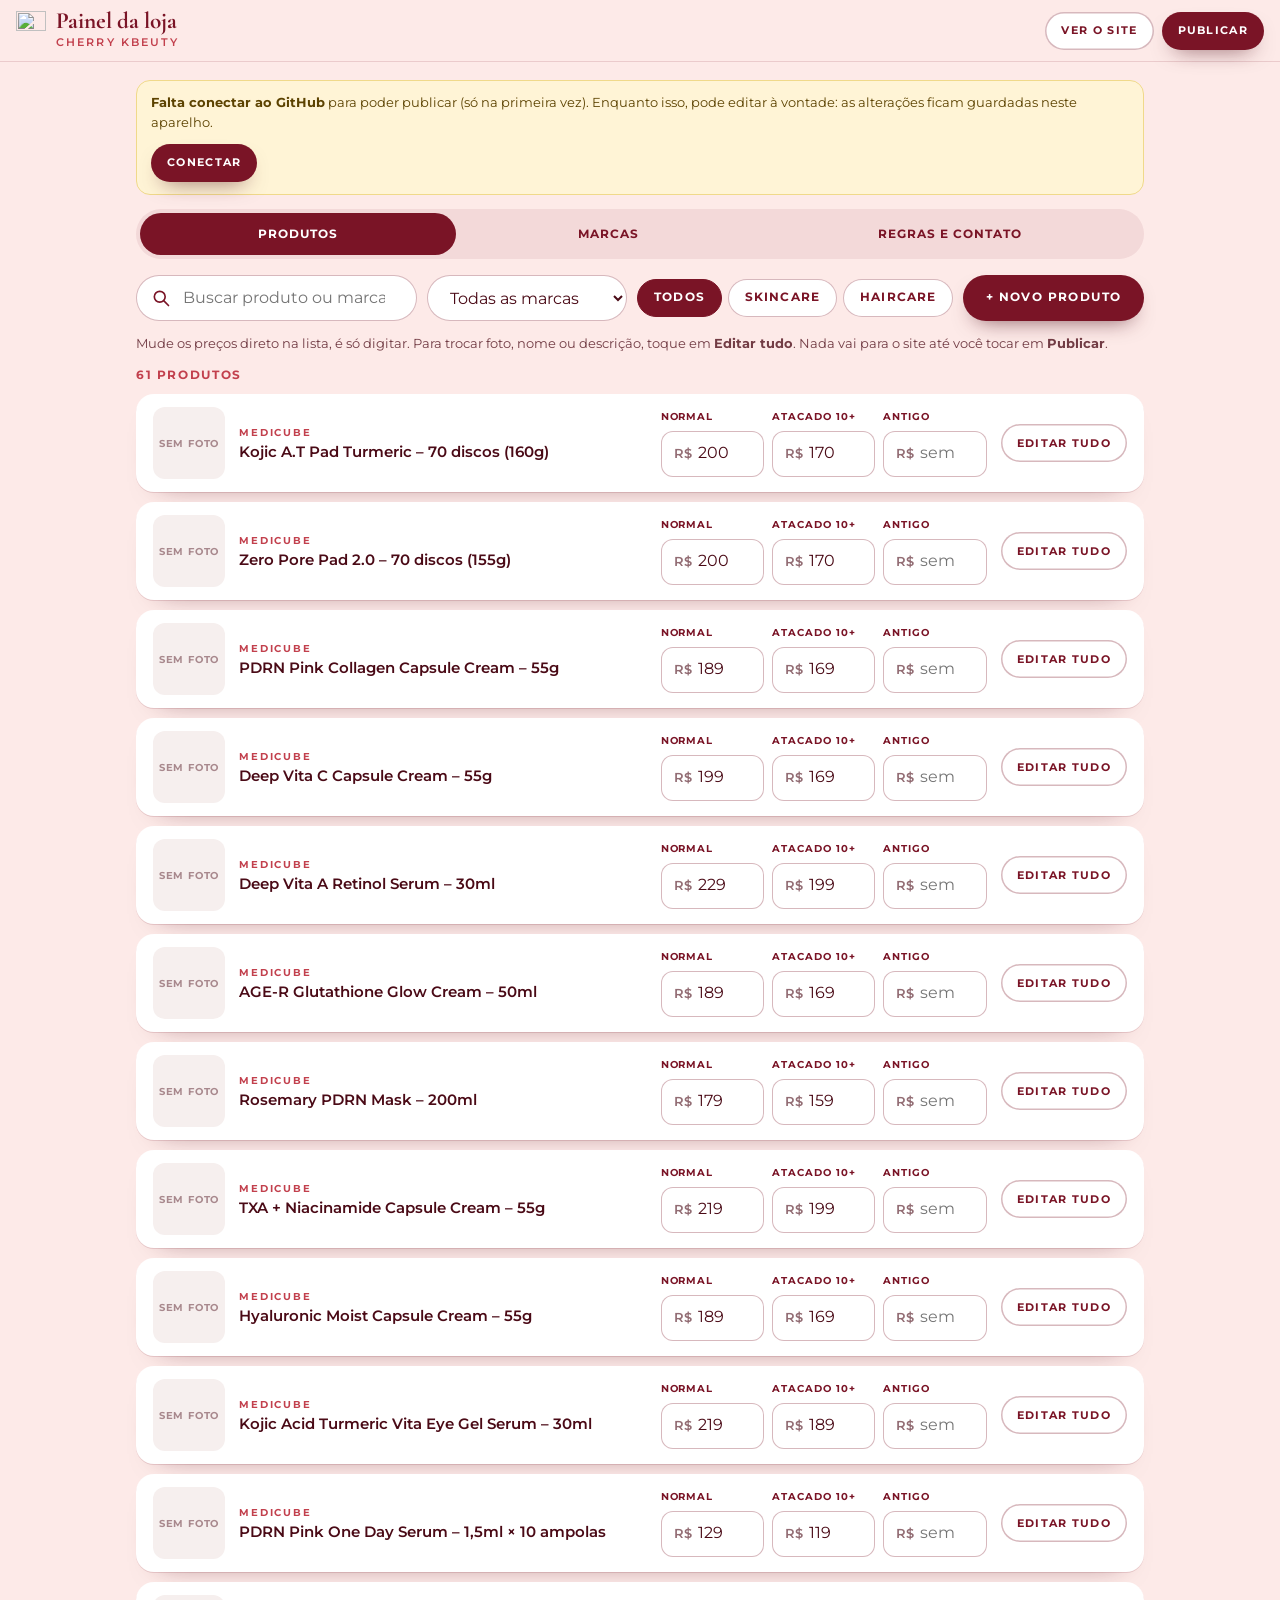
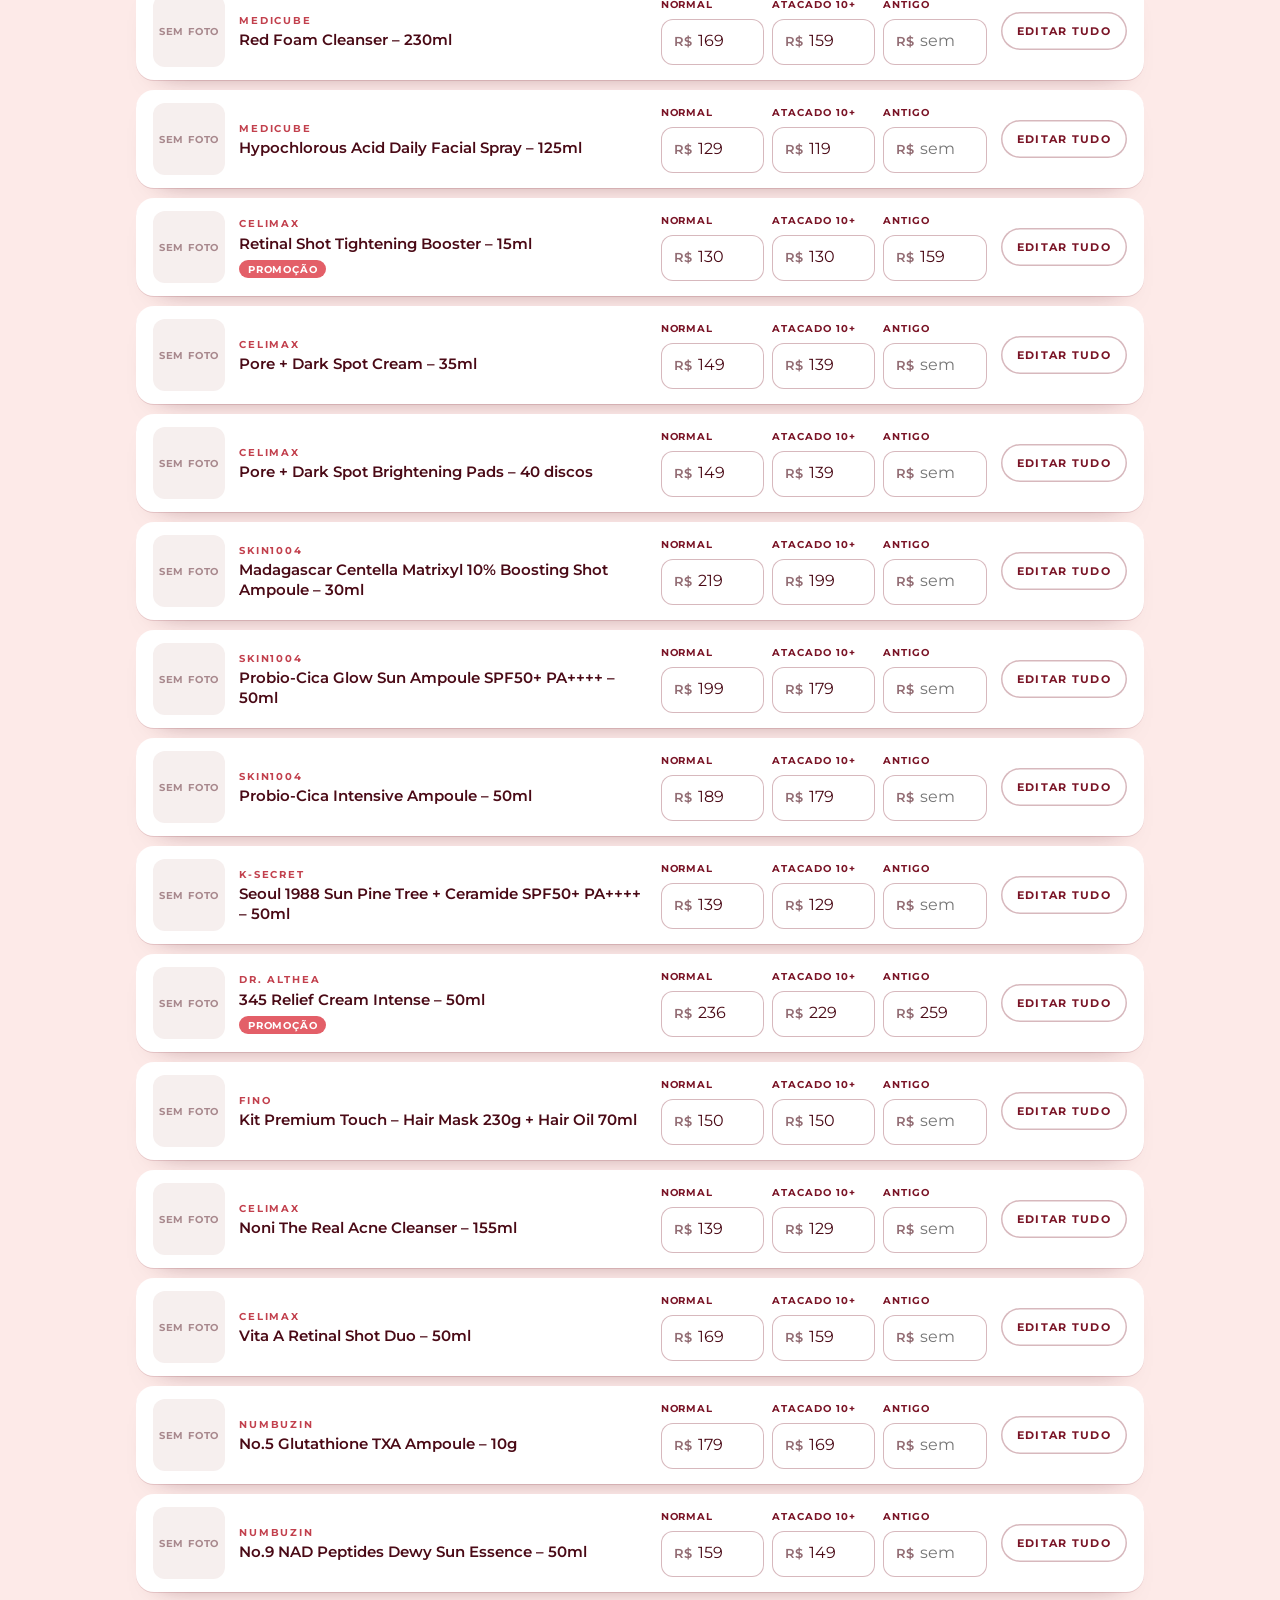
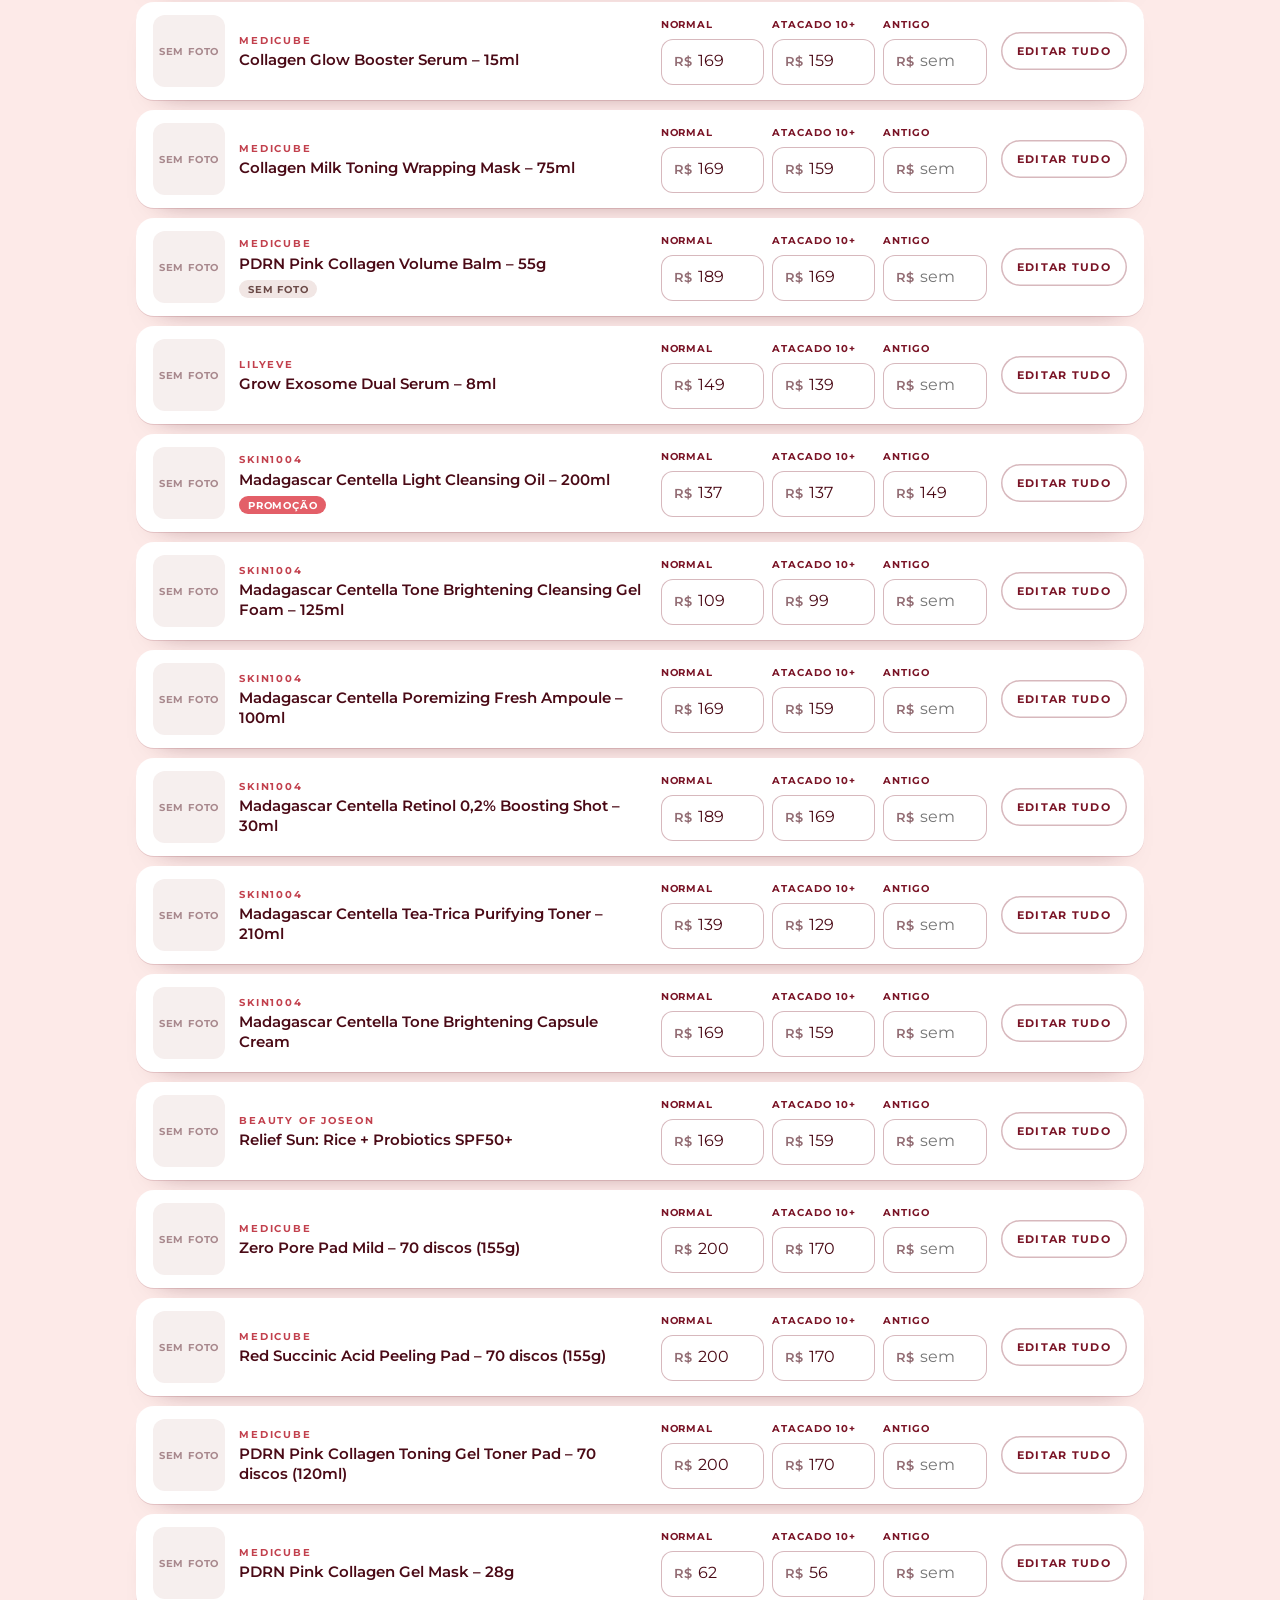
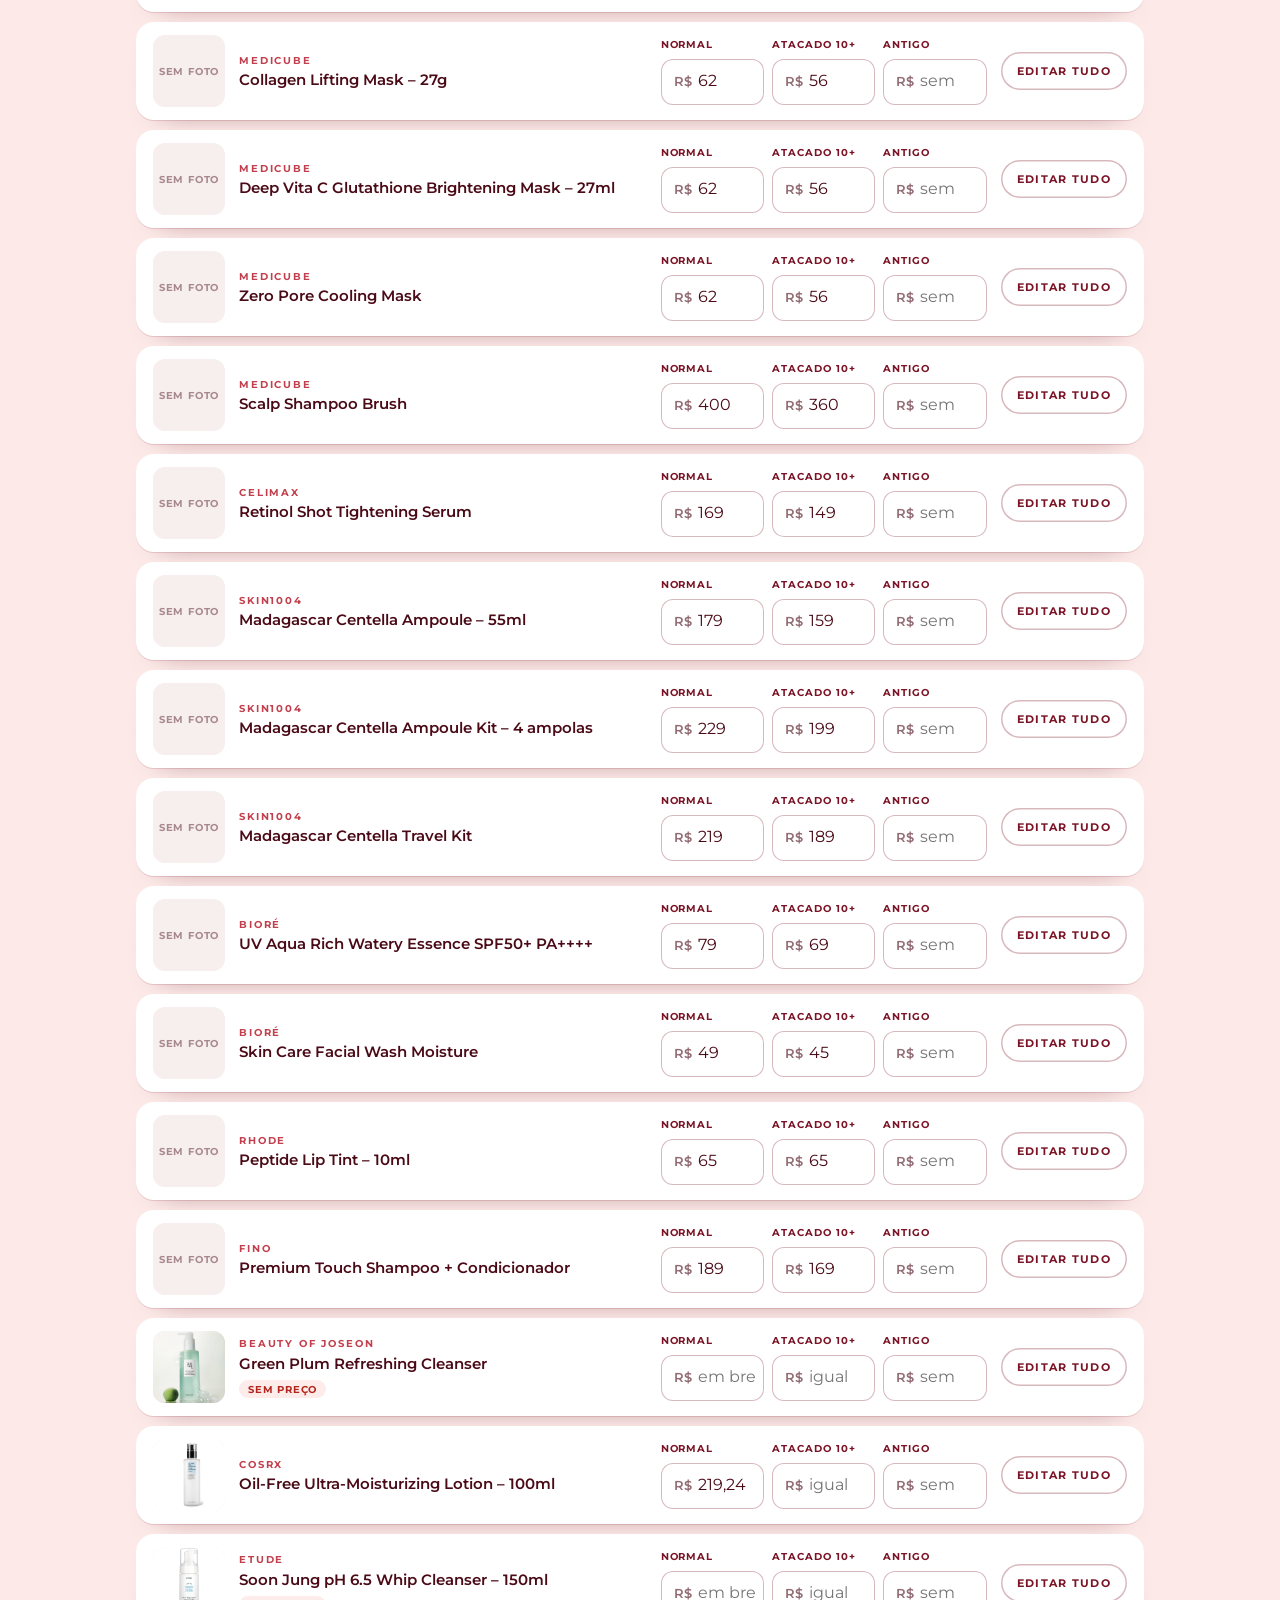
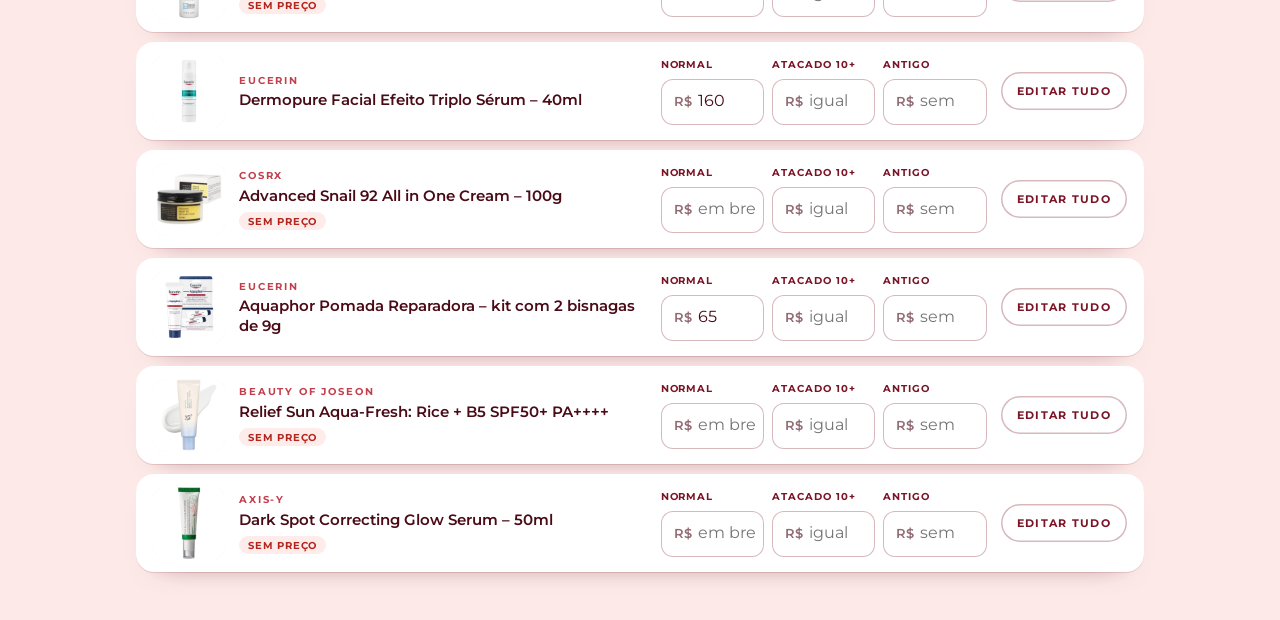
==== admin.html @ 78477063 "Painel de edição (admin.html) e 8 produtos novos Painel: - admin.html: edita preços, produtos, fotos" ====
<!DOCTYPE html>
<html lang="pt-BR">
<head>
  <meta charset="UTF-8">
  <meta name="viewport" content="width=device-width, initial-scale=1">
  <title>Painel | Cherry Kbeuty</title>
  <meta name="robots" content="noindex, nofollow">
  <meta name="theme-color" content="#7a1426">
  <link rel="icon" type="image/png" href="images/favicon.png">

  <link rel="preconnect" href="https://fonts.googleapis.com">
  <link rel="preconnect" href="https://fonts.gstatic.com" crossorigin>
  <link href="https://fonts.googleapis.com/css2?family=Cormorant+Garamond:ital,wght@0,500;0,600;0,700;1,600;1,700&family=Montserrat:wght@400;500;600;700&display=swap" rel="stylesheet">
  <link href="https://fonts.googleapis.com/css2?family=Noto+Serif+KR:wght@500&display=swap&text=%EC%A1%B0%EC%84%A0%EB%AF%B8%EB%85%80" rel="stylesheet">
  <link rel="stylesheet" href="css/admin.css">
</head>
<body>

  <header class="topo">
    <div class="topo__marca">
      <img src="images/cereja-laco.webp" alt="" width="38" height="50">
      <div>
        <p class="topo__titulo">Painel da loja</p>
        <p class="topo__sub">Cherry Kbeuty</p>
      </div>
    </div>
    <div class="topo__acoes">
      <a class="btn btn--sec btn--peq" href="index.html" target="_blank" rel="noopener">Ver o site</a>
      <button class="btn btn--prim btn--peq" id="btn-publicar" type="button">Publicar<span class="selo-conta" id="topo-contagem" hidden>0</span></button>
    </div>
  </header>

  <main class="miolo" id="miolo">
    <noscript><p class="aviso aviso--erro">Ative o JavaScript do navegador para usar o painel.</p></noscript>

    <div id="avisos"></div>

    <div class="abas" role="tablist" aria-label="Seções do painel">
      <button class="aba" type="button" role="tab" id="tab-produtos" aria-controls="aba-produtos" aria-selected="true" data-aba="produtos">Produtos</button>
      <button class="aba" type="button" role="tab" id="tab-marcas" aria-controls="aba-marcas" aria-selected="false" data-aba="marcas" tabindex="-1">Marcas</button>
      <button class="aba" type="button" role="tab" id="tab-config" aria-controls="aba-config" aria-selected="false" data-aba="config" tabindex="-1">Regras<span class="aba__extra"> e contato</span></button>
    </div>

    <!-- ========== PRODUTOS ========== -->
    <section id="aba-produtos" role="tabpanel" aria-labelledby="tab-produtos">
      <div class="ferramentas">
        <label class="busca">
          <span class="sr-only">Buscar produto</span>
          <svg viewBox="0 0 24 24" aria-hidden="true"><circle cx="10.5" cy="10.5" r="6.5"/><path d="M15.5 15.5 21 21"/></svg>
          <input id="f-busca" type="search" placeholder="Buscar produto ou marca…" autocomplete="off">
        </label>
        <label class="seletor">
          <span class="sr-only">Filtrar por marca</span>
          <select id="f-marca"></select>
        </label>
        <div class="chips" role="group" aria-label="Categoria">
          <button class="chip" type="button" data-cat="todos" aria-pressed="true">Todos</button>
          <button class="chip" type="button" data-cat="skincare" aria-pressed="false">Skincare</button>
          <button class="chip" type="button" data-cat="haircare" aria-pressed="false">Haircare</button>
        </div>
        <button class="btn btn--prim" id="btn-novo-produto" type="button">+ Novo produto</button>
      </div>
      <p class="dica">Mude os preços direto na lista, é só digitar. Para trocar foto, nome ou descrição, toque em <strong>Editar tudo</strong>. Nada vai para o site até você tocar em <strong>Publicar</strong>.</p>
      <p class="contagem" id="lista-contagem" aria-live="polite"></p>
      <div class="lista" id="lista-produtos"><p class="carregando">Carregando o catálogo…</p></div>
    </section>

    <!-- ========== MARCAS ========== -->
    <section id="aba-marcas" role="tabpanel" aria-labelledby="tab-marcas" hidden>
      <div class="ferramentas ferramentas--marcas">
        <p class="dica">As marcas aparecem na seção “Marcas” do site. Cadastre a marca aqui antes de criar produtos dela.</p>
        <button class="btn btn--prim" id="btn-nova-marca" type="button">+ Nova marca</button>
      </div>
      <div class="lista lista--marcas" id="lista-marcas"></div>
    </section>

    <!-- ========== REGRAS E CONTATO ========== -->
    <section id="aba-config" role="tabpanel" aria-labelledby="tab-config" hidden>
      <div class="cartao-form">
        <h2 class="titulo-secao">Regras do atacado</h2>
        <div class="campo">
          <label for="cfg-faixa2">Preço de atacado a partir de quantas peças?</label>
          <div class="campo-sufixo"><input id="cfg-faixa2" type="number" inputmode="numeric" min="2" max="999" step="1"><span>peças</span></div>
          <p class="campo__ajuda">Somando essa quantidade (mix livre), o pedido inteiro passa para o preço de atacado. Atualiza todos os textos do site.</p>
        </div>
        <div class="campo">
          <label for="cfg-express">Atacado Express a partir de quanto?</label>
          <div class="campo-reais"><i>R$</i><input id="cfg-express" type="text" inputmode="decimal" autocomplete="off"></div>
          <p class="campo__ajuda">Valor do pedido a partir do qual vale a entrega em até 3 dias úteis. Atualiza todos os textos do site.</p>
        </div>

        <h2 class="titulo-secao">WhatsApp</h2>
        <div class="campo">
          <label for="cfg-whats">Número que recebe os pedidos</label>
          <input id="cfg-whats" type="tel" inputmode="tel" autocomplete="off" placeholder="(62) 98266-7385">
          <p class="campo__ajuda" id="cfg-whats-ajuda"></p>
        </div>
        <div class="campo">
          <label for="cfg-msg">Mensagem do botão “Atacado Express”</label>
          <textarea id="cfg-msg" rows="3"></textarea>
          <p class="campo__ajuda">É o texto que já vem escrito quando o cliente toca no botão do início do site. Se você mudar o valor do Express acima, o valor também é trocado aqui.</p>
        </div>
      </div>

      <details class="avancado">
        <summary>Ferramentas avançadas</summary>
        <div class="avancado__corpo">
          <p>Para quem cuida do site: baixe os arquivos que o painel gera (útil se a conexão com o GitHub der problema) ou volte ao que está no ar.</p>
          <div class="botoes">
            <button class="btn btn--sec btn--peq" id="btn-baixar" type="button">Baixar arquivos do catálogo</button>
            <button class="btn btn--sec btn--peq" id="btn-recarregar" type="button">Recarregar do site (descarta alterações)</button>
            <button class="btn btn--sec btn--peq" id="btn-conexao" type="button">Conexão com o GitHub</button>
          </div>
        </div>
      </details>
    </section>
  </main>

  <!-- barra fixa quando há alterações -->
  <div class="barra-publicar" id="barra-publicar" hidden>
    <p id="barra-texto"></p>
    <button class="btn btn--sec btn--peq" id="btn-descartar" type="button">Descartar</button>
    <button class="btn btn--prim" id="btn-publicar-2" type="button">Publicar no site</button>
  </div>

  <div class="toast" id="toast" role="status" aria-live="polite"></div>

  <!-- ========== EDITAR / CRIAR PRODUTO ========== -->
  <dialog class="dlg" id="dlg-produto" aria-labelledby="dp-titulo">
    <form id="form-produto" novalidate>
      <header class="dlg__topo">
        <h2 id="dp-titulo">Editar produto</h2>
        <button class="fechar" type="button" data-fecha aria-label="Fechar">×</button>
      </header>
      <div class="dlg__corpo">
        <div class="grade-foto">
          <div class="foto-prev" id="dp-foto-prev" aria-hidden="true"></div>
          <div class="foto-acoes">
            <p class="rotulo">Foto do produto</p>
            <div class="botoes">
              <label class="btn btn--sec btn--peq btn-arquivo">Escolher foto<input id="dp-foto" type="file" accept="image/*"></label>
              <button class="btn btn--sec btn--peq" id="dp-foto-remover" type="button">Remover foto</button>
            </div>
            <p class="campo__ajuda" id="dp-foto-info">A foto é ajustada sozinha (quadrada e leve). Sem foto, o site mostra uma ilustração da embalagem.</p>
          </div>
        </div>

        <div class="campo">
          <label for="dp-nome">Nome do produto</label>
          <input id="dp-nome" name="nome" type="text" required autocomplete="off" placeholder="Ex.: Zero Pore Pad 2.0 – 70 discos (155g)">
        </div>
        <div class="campo">
          <label for="dp-tipo">O que é <small>(texto curto embaixo do nome)</small></label>
          <input id="dp-tipo" name="tipo" type="text" autocomplete="off" placeholder="Ex.: Pads esfoliantes">
        </div>
        <div class="par">
          <div class="campo">
            <label for="dp-marca">Marca</label>
            <select id="dp-marca" name="marca" required></select>
          </div>
          <div class="campo">
            <label for="dp-categoria">Categoria</label>
            <select id="dp-categoria" name="categoria">
              <option value="skincare">Skincare</option>
              <option value="haircare">Haircare</option>
            </select>
          </div>
        </div>

        <h3 class="subtitulo">Preços <small>(por unidade)</small></h3>
        <div class="trio">
          <div class="campo">
            <label for="dp-preco">Preço normal</label>
            <div class="campo-reais"><i>R$</i><input id="dp-preco" name="preco" type="text" inputmode="decimal" autocomplete="off" placeholder="0"></div>
          </div>
          <div class="campo">
            <label for="dp-preco30" id="dp-preco30-rotulo">Atacado</label>
            <div class="campo-reais"><i>R$</i><input id="dp-preco30" name="preco30" type="text" inputmode="decimal" autocomplete="off" placeholder="igual"></div>
          </div>
          <div class="campo">
            <label for="dp-antigo">Preço antigo</label>
            <div class="campo-reais"><i>R$</i><input id="dp-antigo" name="precoAntigo" type="text" inputmode="decimal" autocomplete="off" placeholder="sem"></div>
          </div>
        </div>
        <p class="campo__ajuda">Deixe o <strong>preço normal</strong> vazio para mostrar “Preço em breve”. Deixe o <strong>atacado</strong> vazio para valer o mesmo preço em qualquer quantidade. Preencha o <strong>preço antigo</strong> (maior que o atual) para o produto entrar em <strong>Promoções</strong> com o preço riscado.</p>

        <div class="campo">
          <label for="dp-selo">Etiqueta na foto <small>(opcional)</small></label>
          <input id="dp-selo" name="selo" type="text" autocomplete="off" maxlength="20" placeholder="Ex.: Lançamento">
          <p class="campo__ajuda">Em produtos em promoção, o site mostra a porcentagem de desconto no lugar da etiqueta.</p>
        </div>

        <details class="recolhe" id="dp-desc-det">
          <summary>Descrição completa <small>(aparece em “Ver detalhes”)</small></summary>
          <div class="recolhe__corpo">
            <div class="campo">
              <label for="dp-resumo">Resumo</label>
              <textarea id="dp-resumo" rows="3"></textarea>
            </div>
            <div class="campo">
              <label for="dp-serve">Para que serve?</label>
              <textarea id="dp-serve" rows="3"></textarea>
            </div>
            <div class="campo">
              <label for="dp-beneficios">Principais benefícios <small>(um por linha)</small></label>
              <textarea id="dp-beneficios" rows="5"></textarea>
            </div>
            <div class="campo">
              <label for="dp-ativos">Principais ativos <small>(um por linha, assim: Nome: explicação)</small></label>
              <textarea id="dp-ativos" rows="4" placeholder="Niacinamida: ajuda no controle da oleosidade"></textarea>
            </div>
            <div class="campo">
              <label for="dp-rotina">Por que incluir na rotina? <small>(separe os parágrafos com uma linha em branco)</small></label>
              <textarea id="dp-rotina" rows="5"></textarea>
            </div>
            <div class="campo">
              <label for="dp-importante">Aviso importante <small>(opcional)</small></label>
              <textarea id="dp-importante" rows="2"></textarea>
            </div>
            <p class="campo__ajuda" id="dp-extra-info" hidden></p>
          </div>
        </details>

        <details class="recolhe">
          <summary>Ilustração quando não há foto <small>(opcional)</small></summary>
          <div class="recolhe__corpo">
            <div class="campo">
              <label for="dp-forma">Formato da embalagem</label>
              <select id="dp-forma"></select>
            </div>
            <div class="trio">
              <div class="campo"><label for="dp-cor-corpo">Cor do corpo</label><input id="dp-cor-corpo" type="color"></div>
              <div class="campo"><label for="dp-cor-tampa">Cor da tampa</label><input id="dp-cor-tampa" type="color"></div>
              <div class="campo"><label for="dp-cor-texto">Cor do texto</label><input id="dp-cor-texto" type="color"></div>
            </div>
          </div>
        </details>

        <p class="aviso aviso--erro" id="dp-erro" role="alert" hidden></p>
      </div>
      <footer class="dlg__rodape">
        <button class="btn btn--perigo btn--peq" id="dp-excluir" type="button">Excluir produto</button>
        <span class="espaco"></span>
        <button class="btn btn--sec" type="button" data-fecha>Cancelar</button>
        <button class="btn btn--prim" type="submit">Salvar</button>
      </footer>
    </form>
  </dialog>

  <!-- ========== MARCA ========== -->
  <dialog class="dlg dlg--peq" id="dlg-marca" aria-labelledby="dm-titulo">
    <form id="form-marca" novalidate>
      <header class="dlg__topo">
        <h2 id="dm-titulo">Nova marca</h2>
        <button class="fechar" type="button" data-fecha aria-label="Fechar">×</button>
      </header>
      <div class="dlg__corpo">
        <div class="logo-previa"><span id="dm-previa" class="logo logo--sans">Marca</span></div>
        <div class="campo">
          <label for="dm-nome">Nome da marca</label>
          <input id="dm-nome" type="text" required autocomplete="off" placeholder="Ex.: COSRX">
        </div>
        <div class="campo">
          <label for="dm-logo">Como o nome aparece no “logo” <small>(deixe vazio para usar o nome)</small></label>
          <input id="dm-logo" type="text" autocomplete="off">
        </div>
        <div class="campo">
          <label for="dm-estilo">Estilo da letra</label>
          <select id="dm-estilo"></select>
        </div>
        <div class="par">
          <div class="campo"><label for="dm-cor">Cor da letra</label><input id="dm-cor" type="color" value="#111111"></div>
          <div class="campo">
            <label for="dm-fundo-usar" class="check"><input id="dm-fundo-usar" type="checkbox"> Fundo colorido</label>
            <input id="dm-fundo" type="color" value="#8b52c4" disabled>
          </div>
        </div>
        <div class="campo">
          <label for="dm-sub">Subtítulo <small>(opcional, aparece embaixo do nome)</small></label>
          <input id="dm-sub" type="text" autocomplete="off" maxlength="24">
        </div>
        <p class="aviso aviso--erro" id="dm-erro" role="alert" hidden></p>
      </div>
      <footer class="dlg__rodape">
        <span class="espaco"></span>
        <button class="btn btn--sec" type="button" data-fecha>Cancelar</button>
        <button class="btn btn--prim" type="submit">Salvar</button>
      </footer>
    </form>
  </dialog>

  <!-- ========== CONECTAR AO GITHUB ========== -->
  <dialog class="dlg dlg--peq" id="dlg-conectar" aria-labelledby="dc-titulo">
    <form id="form-conectar" novalidate>
      <header class="dlg__topo">
        <h2 id="dc-titulo">Conectar ao site</h2>
        <button class="fechar" type="button" data-fecha aria-label="Fechar">×</button>
      </header>
      <div class="dlg__corpo" id="dc-corpo">
        <p class="aviso aviso--info" id="dc-estado" hidden></p>
        <p>Para publicar, o painel precisa de uma <strong>chave de acesso</strong> do GitHub. Ela só precisa ser criada <strong>uma vez</strong> e fica guardada neste aparelho.</p>
        <details class="recolhe" open>
          <summary>Como criar a chave (passo a passo)</summary>
          <ol class="passos-lista">
            <li>Entre no GitHub com a conta dona do site e abra <a href="https://github.com/settings/personal-access-tokens/new" target="_blank" rel="noopener">github.com/settings/personal-access-tokens/new</a>.</li>
            <li>Em <strong>Token name</strong>, escreva <em>Painel Cherry</em>. Em <strong>Expiration</strong>, escolha o maior prazo (1 ano).</li>
            <li>Em <strong>Repository access</strong>, marque <strong>Only select repositories</strong> e escolha <strong>cherrykbeuty</strong>.</li>
            <li>Em <strong>Permissions → Repository permissions</strong>, procure <strong>Contents</strong> e mude para <strong>Read and write</strong>.</li>
            <li>Clique em <strong>Generate token</strong>, copie o código que começa com <code>github_pat_</code> e cole abaixo.</li>
          </ol>
        </details>
        <div class="campo">
          <label for="dc-token">Chave de acesso</label>
          <input id="dc-token" type="password" autocomplete="off" spellcheck="false" placeholder="github_pat_…">
        </div>
        <div class="campo">
          <label for="dc-repo">Repositório do site</label>
          <input id="dc-repo" type="text" autocomplete="off" spellcheck="false" placeholder="dono/nome-do-repositorio">
        </div>
        <label class="check"><input id="dc-lembrar" type="checkbox" checked> Lembrar neste aparelho</label>
        <p class="aviso aviso--erro" id="dc-erro" role="alert" hidden></p>
      </div>
      <footer class="dlg__rodape">
        <button class="btn btn--perigo btn--peq" id="dc-desconectar" type="button" hidden>Desconectar</button>
        <span class="espaco"></span>
        <button class="btn btn--sec" type="button" data-fecha>Cancelar</button>
        <button class="btn btn--prim" type="submit" id="dc-conectar">Conectar</button>
      </footer>
    </form>
  </dialog>

  <!-- ========== PUBLICAR ========== -->
  <dialog class="dlg" id="dlg-publicar" aria-labelledby="pb-titulo">
    <div id="pb-conteudo"></div>
  </dialog>

  <script src="js/admin-core.js"></script>
  <script src="js/admin.js"></script>
</body>
</html>
---- css/admin.css ----
/* =========================================================
   Cherry Kbeuty — PAINEL (admin.html)
   Mesma paleta e tipografia do site.
   ========================================================= */

:root {
  --coral: #e35f68;
  --coral-escuro: #c2404d;
  --cereja: #7a1426;
  --cereja-escura: #4a0a16;
  --blush: #fdeae8;
  --rosa: #f7a8b8;
  --dourado: #8f650a;
  --verde: #1f7a4a;
  --erro: #b3261e;
  --branco: #ffffff;
  --linha: rgba(122, 20, 38, .14);
  --borda-campo: rgba(122, 20, 38, .3);

  --serif: "Cormorant Garamond", "Times New Roman", serif;
  --sans: "Montserrat", system-ui, -apple-system, "Segoe UI", sans-serif;
  --coreano: "Noto Serif KR", serif;
  --ease: cubic-bezier(.2, .7, .2, 1);
}

*, *::before, *::after { box-sizing: border-box; }
html { -webkit-text-size-adjust: 100%; }
body {
  margin: 0;
  background: var(--blush);
  color: var(--cereja-escura);
  font-family: var(--sans);
  line-height: 1.5;
}
body.com-barra { padding-bottom: 92px; }
img { display: block; max-width: 100%; height: auto; }
h1, h2, h3, p { margin: 0; }
button, input, select, textarea { font: inherit; color: inherit; }
button { cursor: pointer; }
[hidden] { display: none !important; }

.sr-only {
  position: absolute; width: 1px; height: 1px; margin: -1px; padding: 0;
  overflow: hidden; clip: rect(0 0 0 0); white-space: nowrap; border: 0;
}

:focus-visible { outline: 3px solid var(--coral); outline-offset: 2px; }

/* ---------- Cabeçalho ---------- */

.topo {
  position: sticky; top: 0; z-index: 20;
  display: flex; align-items: center; justify-content: space-between; gap: 12px;
  padding: 10px 16px;
  background: rgba(253, 234, 232, .94);
  backdrop-filter: blur(10px);
  border-bottom: 1px solid var(--linha);
}
.topo__marca { display: flex; align-items: center; gap: 10px; min-width: 0; }
.topo__marca img { width: 30px; height: auto; flex: none; }
.topo__titulo { font-family: var(--serif); font-size: 1.45rem; font-weight: 700; line-height: 1; color: var(--cereja); }
.topo__sub { font-size: .66rem; font-weight: 600; letter-spacing: .2em; text-transform: uppercase; color: var(--coral-escuro); margin-top: 2px; }
.topo__acoes { display: flex; align-items: center; gap: 8px; flex: none; }

@media (max-width: 460px) {
  .topo__acoes .btn--sec { display: none; }
}

/* ---------- Botões ---------- */

.btn {
  display: inline-flex; align-items: center; justify-content: center; gap: 8px;
  min-height: 46px; padding: 0 1.4rem;
  border: 0; border-radius: 999px;
  font-size: .74rem; font-weight: 700; letter-spacing: .12em; text-transform: uppercase;
  text-decoration: none; white-space: nowrap;
  transition: transform .2s var(--ease), background-color .2s, box-shadow .2s, opacity .2s;
}
.btn:hover:not(:disabled) { transform: translateY(-1px); }
.btn:disabled { opacity: .5; cursor: not-allowed; }
.btn--peq { min-height: 38px; padding: 0 1rem; font-size: .68rem; }
.btn--prim { background: var(--cereja); color: var(--branco); box-shadow: 0 10px 22px -12px rgba(74, 10, 22, .75); }
.btn--prim:hover:not(:disabled) { background: var(--cereja-escura); }
.btn--sec { background: var(--branco); color: var(--cereja); box-shadow: inset 0 0 0 1.5px rgba(122, 20, 38, .3); }
.btn--sec:hover:not(:disabled) { background: var(--blush); }
.btn--perigo { background: transparent; color: var(--erro); box-shadow: inset 0 0 0 1.5px rgba(179, 38, 30, .4); }
.btn--perigo:hover:not(:disabled) { background: #fdecea; }

.selo-conta {
  display: inline-grid; place-items: center;
  min-width: 22px; height: 22px; padding: 0 6px; margin-left: 2px;
  border-radius: 999px; background: var(--branco); color: var(--cereja);
  font-size: .7rem; letter-spacing: 0;
}

.btn-arquivo { position: relative; cursor: pointer; }
.btn-arquivo input { position: absolute; inset: 0; opacity: 0; cursor: pointer; font-size: 0; }
.btn-arquivo:focus-within { outline: 3px solid var(--coral); outline-offset: 2px; }

/* ---------- Estrutura ---------- */

.miolo { max-width: 1040px; margin: 0 auto; padding: 18px 16px 48px; }

.aviso {
  padding: 12px 14px; margin-bottom: 14px;
  border-radius: 14px; font-size: .84rem; line-height: 1.45;
  background: #fff4d6; color: #5c4200; border: 1px solid #f0d98a;
}
.aviso strong { font-weight: 700; }
.aviso--erro { background: #fdecea; color: #7a1410; border-color: #f2b8b3; }
.aviso--info { background: #e9f5ee; color: #14502f; border-color: #b6dcc6; }
.aviso--linha { display: flex; align-items: center; justify-content: space-between; gap: 12px; flex-wrap: wrap; }
.aviso__acoes { display: flex; gap: 8px; flex-wrap: wrap; }
.aviso ul { margin: 6px 0 0; padding-left: 1.2rem; }

.abas {
  display: flex; gap: 4px; padding: 4px; margin-bottom: 16px;
  background: rgba(122, 20, 38, .08); border-radius: 999px;
  overflow-x: auto; scrollbar-width: none;
}
.abas::-webkit-scrollbar { display: none; }
.aba {
  flex: 1 0 auto; min-height: 42px; padding: 0 1.1rem;
  border: 0; border-radius: 999px; background: transparent;
  font-size: .76rem; font-weight: 700; letter-spacing: .08em; text-transform: uppercase;
  color: var(--cereja); white-space: nowrap;
  transition: background-color .2s, color .2s;
}
.aba[aria-selected="true"] { background: var(--cereja); color: var(--branco); }
@media (max-width: 480px) {
  .aba { padding: 0 .8rem; letter-spacing: .05em; }
  .aba__extra { display: none; }
}
.aba:not([aria-selected="true"]):hover { background: rgba(122, 20, 38, .1); }

.titulo-secao { font-family: var(--serif); font-size: 1.7rem; font-weight: 700; color: var(--cereja); line-height: 1.1; margin: 22px 0 12px; }
.titulo-secao:first-child { margin-top: 0; }
.subtitulo { font-size: .8rem; font-weight: 700; letter-spacing: .14em; text-transform: uppercase; color: var(--cereja); margin: 22px 0 10px; }
.subtitulo small { font-weight: 500; letter-spacing: 0; text-transform: none; opacity: .7; }

.dica { font-size: .84rem; color: rgba(74, 10, 22, .78); margin-bottom: 10px; }
.contagem { font-size: .72rem; font-weight: 700; letter-spacing: .14em; text-transform: uppercase; color: var(--coral-escuro); margin: 14px 0 10px; }

/* ---------- Ferramentas da lista ---------- */

.ferramentas { display: grid; gap: 10px; margin-bottom: 12px; }
.ferramentas--marcas { grid-template-columns: 1fr; align-items: center; }
.ferramentas--marcas .dica { margin: 0; }
@media (min-width: 760px) {
  .ferramentas { grid-template-columns: minmax(200px, 1.4fr) minmax(150px, 1fr) auto auto; align-items: center; }
  .ferramentas--marcas { grid-template-columns: 1fr auto; }
}

.busca {
  display: flex; align-items: center; gap: 10px;
  min-height: 46px; padding: 0 14px;
  background: var(--branco); border: 1.5px solid var(--borda-campo); border-radius: 999px;
}
.busca:focus-within { border-color: var(--cereja); box-shadow: 0 0 0 3px rgba(227, 95, 104, .25); }
.busca svg { width: 20px; height: 20px; flex: none; fill: none; stroke: var(--cereja); stroke-width: 2; stroke-linecap: round; }
.busca input { flex: 1; min-width: 0; border: 0; outline: 0; background: transparent; font-size: 1rem; }

.seletor select, .campo select {
  width: 100%; min-height: 46px; padding: 0 14px;
  background: var(--branco); border: 1.5px solid var(--borda-campo); border-radius: 12px;
  font-size: 1rem;
}
.seletor select { border-radius: 999px; padding: 0 18px; }

.chips { display: flex; gap: 6px; flex-wrap: wrap; }
.chip {
  min-height: 38px; padding: 0 1rem;
  background: var(--branco); border: 1.5px solid var(--borda-campo); border-radius: 999px;
  font-size: .72rem; font-weight: 700; letter-spacing: .1em; text-transform: uppercase; color: var(--cereja);
}
.chip:hover { border-color: var(--cereja); }
.chip[aria-pressed="true"] { background: var(--cereja); border-color: var(--cereja); color: var(--branco); }

/* ---------- Lista de produtos ---------- */

.lista { display: grid; gap: 10px; }
.carregando, .vazio { padding: 28px 16px; text-align: center; color: rgba(74, 10, 22, .7); background: var(--branco); border-radius: 18px; }

.item {
  display: grid; grid-template-columns: 64px minmax(0, 1fr); gap: 10px 14px;
  padding: 14px;
  background: var(--branco); border-radius: 18px;
  box-shadow: 0 1px 0 var(--linha), 0 14px 28px -24px rgba(74, 10, 22, .6);
  border: 1.5px solid transparent;
  transition: border-color .2s;
}
.item--mudou { border-color: rgba(143, 101, 10, .55); }
.item--novo { border-color: rgba(31, 122, 74, .55); }
.item__foto {
  width: 64px; height: 64px; border-radius: 12px; overflow: hidden;
  background: #f6efee; display: grid; place-items: center;
}
.item__foto img { width: 100%; height: 100%; object-fit: contain; }
.item__foto span { font-size: .6rem; font-weight: 700; letter-spacing: .08em; text-transform: uppercase; color: rgba(74, 10, 22, .45); text-align: center; line-height: 1.2; padding: 4px; }
.item__texto { min-width: 0; align-self: center; }
.item__marca { font-size: .64rem; font-weight: 700; letter-spacing: .18em; text-transform: uppercase; color: var(--coral-escuro); }
.item__nome { font-size: .95rem; font-weight: 600; line-height: 1.3; margin-top: 2px; overflow-wrap: anywhere; }
.etiquetas { display: flex; flex-wrap: wrap; gap: 5px; margin-top: 6px; }
.etiquetas:empty { display: none; }
.etq {
  display: inline-block; padding: 2px 9px; border-radius: 999px;
  font-size: .62rem; font-weight: 700; letter-spacing: .08em; text-transform: uppercase;
  background: #f1e6e4; color: #6b4a47;
}
.etq--novo { background: var(--verde); color: var(--branco); }
.etq--mudou { background: #f6e6b8; color: #5c4200; }
.etq--promo { background: var(--coral); color: var(--branco); }
.etq--alerta { background: #fdecea; color: var(--erro); }

.item__precos { grid-column: 1 / -1; display: grid; grid-template-columns: repeat(3, minmax(0, 1fr)); gap: 8px; }
.item__precos .campo label { font-size: .6rem; }
.item__aviso { grid-column: 1 / -1; font-size: .76rem; color: var(--erro); }
.item__aviso:empty { display: none; }
.item__acoes { grid-column: 1 / -1; display: flex; align-items: center; justify-content: space-between; gap: 8px; }
.link {
  border: 0; background: none; padding: 6px 2px;
  font-size: .72rem; font-weight: 700; letter-spacing: .08em; text-transform: uppercase;
  color: var(--coral-escuro); text-decoration: underline; text-underline-offset: 3px;
}
.link:hover { color: var(--cereja); }

@media (min-width: 780px) {
  .item {
    grid-template-columns: 72px minmax(0, 1.25fr) minmax(310px, 1fr) auto;
    align-items: center; padding: 12px 16px;
  }
  .item__foto { width: 72px; height: 72px; }
  .item__precos { grid-column: auto; }
  .item__aviso { grid-column: 2 / -1; }
  .item__acoes { grid-column: auto; flex-direction: column; align-items: stretch; }
}

/* ---------- Campos ---------- */

.campo { display: grid; gap: 6px; align-content: start; }
.campo > label, .rotulo {
  font-size: .68rem; font-weight: 700; letter-spacing: .1em; text-transform: uppercase; color: var(--cereja);
}
.campo > label small, .rotulo small { font-weight: 500; letter-spacing: 0; text-transform: none; opacity: .75; }
.campo input[type="text"], .campo input[type="search"], .campo input[type="number"], .campo input[type="tel"],
.campo input[type="password"], .campo textarea, .campo select {
  width: 100%; min-height: 46px; padding: 10px 14px;
  background: var(--branco); border: 1.5px solid var(--borda-campo); border-radius: 12px;
  font-size: 1rem; line-height: 1.4;
}
.campo textarea { resize: vertical; min-height: 84px; }
.campo input:focus, .campo textarea:focus, .campo select:focus, .seletor select:focus {
  outline: 0; border-color: var(--cereja); box-shadow: 0 0 0 3px rgba(227, 95, 104, .28);
}
.campo input[aria-invalid="true"], .campo-reais:has(input[aria-invalid="true"]) { border-color: var(--erro); }
.campo input[type="color"] {
  width: 100%; height: 46px; padding: 3px; border: 1.5px solid var(--borda-campo); border-radius: 12px; background: var(--branco); cursor: pointer;
}
.campo__ajuda { font-size: .76rem; line-height: 1.45; color: rgba(74, 10, 22, .72); }
.dlg__corpo > .campo + .campo, .dlg__corpo > .campo + .par, .dlg__corpo > .par + .campo,
.recolhe__corpo > .campo + .campo, .recolhe__corpo > .campo + .trio, .cartao-form > .campo + .campo { margin-top: 14px; }
.trio + .campo__ajuda { margin-top: 10px; }

.campo-reais {
  display: flex; align-items: center;
  min-height: 46px; padding-left: 12px;
  background: var(--branco); border: 1.5px solid var(--borda-campo); border-radius: 12px;
}
.campo-reais:focus-within { border-color: var(--cereja); box-shadow: 0 0 0 3px rgba(227, 95, 104, .28); }
.campo-reais i { font-style: normal; font-size: .82rem; font-weight: 600; color: rgba(74, 10, 22, .6); }
.campo .campo-reais input {
  flex: 1; min-width: 0; min-height: 42px; padding: 0 8px 0 6px;
  border: 0; border-radius: 0 12px 12px 0; background: transparent; box-shadow: none; text-align: left;
}
.campo .campo-reais input:focus { box-shadow: none; }
.campo-sufixo { display: flex; align-items: center; gap: 10px; }
.campo-sufixo input { max-width: 140px; }
.campo-sufixo span { font-size: .9rem; color: rgba(74, 10, 22, .7); }

.par { display: grid; grid-template-columns: 1fr 1fr; gap: 12px; }
.trio { display: grid; grid-template-columns: repeat(3, minmax(0, 1fr)); gap: 10px; }
@media (max-width: 420px) { .par { grid-template-columns: 1fr; } }

.check { display: flex; align-items: center; gap: 8px; font-size: .84rem; font-weight: 500; text-transform: none; letter-spacing: 0; cursor: pointer; }
.campo > label.check { text-transform: none; letter-spacing: 0; font-weight: 600; font-size: .8rem; }
.check input { width: 20px; height: 20px; accent-color: var(--cereja); }

.cartao-form {
  max-width: 640px; padding: 22px 20px 26px;
  background: var(--branco); border-radius: 22px;
  box-shadow: 0 1px 0 var(--linha), 0 18px 36px -28px rgba(74, 10, 22, .6);
}

/* ---------- Avançado ---------- */

.avancado { max-width: 640px; margin-top: 18px; }
.avancado summary { cursor: pointer; font-size: .74rem; font-weight: 700; letter-spacing: .12em; text-transform: uppercase; color: var(--coral-escuro); padding: 8px 0; }
.avancado__corpo { padding: 6px 0 0; font-size: .84rem; }
.botoes { display: flex; flex-wrap: wrap; gap: 8px; margin-top: 10px; }

/* ---------- Marcas ---------- */

.lista--marcas { grid-template-columns: repeat(auto-fill, minmax(260px, 1fr)); }
.marca-card {
  display: grid; grid-template-columns: 108px 1fr; gap: 12px; align-items: center;
  padding: 12px; background: var(--branco); border-radius: 18px;
  box-shadow: 0 1px 0 var(--linha), 0 14px 28px -24px rgba(74, 10, 22, .6);
}
.marca-card h3 { font-size: .95rem; font-weight: 600; }
.marca-card p { font-size: .76rem; color: rgba(74, 10, 22, .7); }
.marca-card__acoes { grid-column: 1 / -1; display: flex; justify-content: space-between; }
.link:disabled { opacity: .4; cursor: not-allowed; text-decoration: none; }

.logo {
  display: grid; place-items: center; text-align: center;
  min-height: 56px; padding: 6px 4px;
  background: var(--fundo, #fff); color: var(--cor, #111);
  border-radius: 14px; border: 1px solid var(--linha);
  overflow-wrap: break-word; line-height: 1.1;
}
.logo--sans { font-weight: 700; font-size: .88rem; letter-spacing: -.02em; }
.logo--sans-leve { font-weight: 500; font-size: .86rem; }
.logo--espacado { font-weight: 600; font-size: .62rem; letter-spacing: .22em; }
.logo--script { font-family: var(--serif); font-style: italic; font-weight: 600; font-size: 1.2rem; }
.logo--serif { font-family: var(--serif); font-style: italic; font-weight: 700; font-size: 1.6rem; }
.logo--coreano { font-family: var(--coreano); font-weight: 500; font-size: .9rem; }
.logo-previa { margin-bottom: 14px; }
.logo-previa .logo { min-height: 84px; font-size: 1.2em; }

/* ---------- Barra de publicar ---------- */

.barra-publicar {
  position: fixed; left: 0; right: 0; bottom: 0; z-index: 30;
  display: flex; align-items: center; gap: 10px; flex-wrap: wrap; justify-content: flex-end;
  padding: 12px 16px calc(12px + env(safe-area-inset-bottom));
  background: var(--cereja-escura); color: var(--branco);
  box-shadow: 0 -12px 32px -16px rgba(74, 10, 22, .8);
}
.barra-publicar p { flex: 1 1 200px; font-size: .84rem; font-weight: 500; }
.barra-publicar p strong { font-weight: 700; }
.barra-publicar .btn--prim { background: var(--coral); box-shadow: none; }
.barra-publicar .btn--prim:hover:not(:disabled) { background: var(--coral-escuro); }
.barra-publicar .btn { min-height: 44px; }
@media (max-width: 560px) {
  .barra-publicar p { flex-basis: 100%; }
  .barra-publicar .btn { flex: 1; }
  body.com-barra { padding-bottom: 130px; }
  body.com-barra .toast { bottom: 140px; }
}

/* ---------- Toast ---------- */

.toast {
  position: fixed; left: 50%; bottom: 24px; z-index: 60;
  display: flex; align-items: center; gap: 12px;
  max-width: min(92vw, 460px); padding: 12px 18px;
  background: var(--cereja-escura); color: var(--branco);
  border-radius: 14px; font-size: .86rem; font-weight: 500;
  box-shadow: 0 16px 36px -12px rgba(74, 10, 22, .8);
  transform: translate(-50%, 24px); opacity: 0; pointer-events: none;
  transition: transform .3s var(--ease), opacity .3s;
}
.toast.visivel { transform: translate(-50%, 0); opacity: 1; pointer-events: auto; }
body.com-barra .toast { bottom: 108px; }
.toast button { border: 0; background: none; color: var(--rosa); font-weight: 700; text-decoration: underline; padding: 0; }

/* ---------- Janelas ---------- */

dialog.dlg {
  width: min(680px, calc(100% - 24px)); max-height: min(92dvh, 900px);
  padding: 0; border: 0; border-radius: 24px; overflow: hidden;
  background: #fffafa; color: var(--cereja-escura);
  box-shadow: 0 30px 80px -20px rgba(74, 10, 22, .6);
}
dialog.dlg--peq { width: min(520px, calc(100% - 24px)); }
dialog.dlg::backdrop { background: rgba(74, 10, 22, .5); backdrop-filter: blur(3px); }
dialog.dlg[open] { display: flex; flex-direction: column; animation: sobe .3s var(--ease); }
dialog.dlg > form, dialog.dlg > div { display: flex; flex-direction: column; min-height: 0; flex: 1; }
@keyframes sobe { from { opacity: 0; transform: translateY(16px); } to { opacity: 1; transform: none; } }

.dlg__topo {
  display: flex; align-items: center; justify-content: space-between; gap: 12px;
  padding: 16px 20px; border-bottom: 1px solid var(--linha); flex: none;
}
.dlg__topo h2 { font-family: var(--serif); font-size: 1.7rem; font-weight: 700; line-height: 1.1; color: var(--cereja); }
.fechar {
  width: 40px; height: 40px; border: 0; border-radius: 50%; background: transparent;
  font-size: 1.7rem; line-height: 1; color: var(--cereja);
}
.fechar:hover { background: var(--blush); }
.dlg__corpo { padding: 18px 20px 22px; overflow-y: auto; flex: 1; min-height: 0; overscroll-behavior: contain; }
.dlg__corpo > p + p { margin-top: 10px; }
.dlg__rodape {
  display: flex; align-items: center; gap: 8px; flex-wrap: wrap;
  padding: 12px 20px calc(12px + env(safe-area-inset-bottom));
  border-top: 1px solid var(--linha); background: var(--branco); flex: none;
}
.espaco { flex: 1; }

@media (max-width: 640px) {
  dialog.dlg, dialog.dlg--peq {
    width: 100%; max-width: 100%; margin: auto 0 0;
    border-radius: 24px 24px 0 0; max-height: 94dvh;
  }
  /* no celular: "Excluir" numa linha própria; Cancelar e Salvar lado a lado */
  .dlg__rodape .espaco { display: none; }
  .dlg__rodape .btn { flex: 1 1 0; }
  .dlg__rodape .btn--perigo { order: -1; flex: 1 0 100%; }
}

.grade-foto { display: grid; grid-template-columns: 112px 1fr; gap: 16px; align-items: center; margin-bottom: 18px; }
.foto-prev {
  width: 112px; height: 112px; border-radius: 16px; overflow: hidden;
  background: #f6efee; display: grid; place-items: center;
  border: 1px solid var(--linha);
}
.foto-prev img { width: 100%; height: 100%; object-fit: contain; }
.foto-prev span { font-size: .66rem; font-weight: 700; letter-spacing: .08em; text-transform: uppercase; color: rgba(74, 10, 22, .45); text-align: center; padding: 6px; }
.foto-acoes .campo__ajuda { margin-top: 8px; }

.recolhe { margin-top: 18px; border: 1.5px solid var(--linha); border-radius: 14px; background: var(--branco); }
.recolhe > summary {
  cursor: pointer; padding: 13px 16px;
  font-size: .74rem; font-weight: 700; letter-spacing: .1em; text-transform: uppercase; color: var(--cereja);
}
.recolhe > summary small { font-weight: 500; letter-spacing: 0; text-transform: none; opacity: .7; }
.recolhe__corpo { padding: 4px 16px 18px; }

.passos-lista { margin: 4px 0 0; padding-left: 1.3rem; font-size: .84rem; display: grid; gap: 8px; }
.passos-lista code { background: var(--blush); padding: 1px 6px; border-radius: 6px; font-size: .78rem; }
.passos-lista a { color: var(--cereja); font-weight: 600; overflow-wrap: anywhere; }
#dlg-conectar .dlg__corpo > p { font-size: .88rem; }
#dlg-conectar .campo { margin-top: 14px; }
#dlg-conectar .check { margin-top: 12px; }

/* ---------- Publicar ---------- */

.pub-lista { list-style: none; margin: 12px 0 0; padding: 0; display: grid; gap: 8px; }
.pub-lista li { padding: 10px 12px; background: var(--branco); border: 1px solid var(--linha); border-radius: 12px; font-size: .84rem; }
.pub-lista li strong { display: block; font-weight: 600; }
.pub-lista li span { display: block; color: rgba(74, 10, 22, .75); font-size: .78rem; }
.pub-resumo { font-size: .92rem; }
.pub-resumo strong { font-weight: 700; }
.pub-passo { display: flex; align-items: center; gap: 12px; padding: 22px 4px; font-weight: 500; }
.rodando {
  width: 22px; height: 22px; flex: none; border-radius: 50%;
  border: 3px solid var(--rosa); border-top-color: var(--cereja);
  animation: gira .8s linear infinite;
}
@keyframes gira { to { transform: rotate(360deg); } }
.pub-ok { text-align: center; padding: 18px 4px 6px; }
.pub-ok__icone {
  width: 64px; height: 64px; margin: 0 auto 14px; border-radius: 50%;
  display: grid; place-items: center; background: var(--verde); color: var(--branco); font-size: 2rem;
}
.pub-ok h3 { font-family: var(--serif); font-size: 1.9rem; color: var(--cereja); line-height: 1.1; }
.pub-ok p { margin-top: 8px; font-size: .9rem; }
.tecnico { margin-top: 10px; font-size: .72rem; opacity: .7; overflow-wrap: anywhere; }

@media (prefers-reduced-motion: reduce) {
  *, *::before, *::after { animation-duration: .01ms !important; transition-duration: .01ms !important; }
}
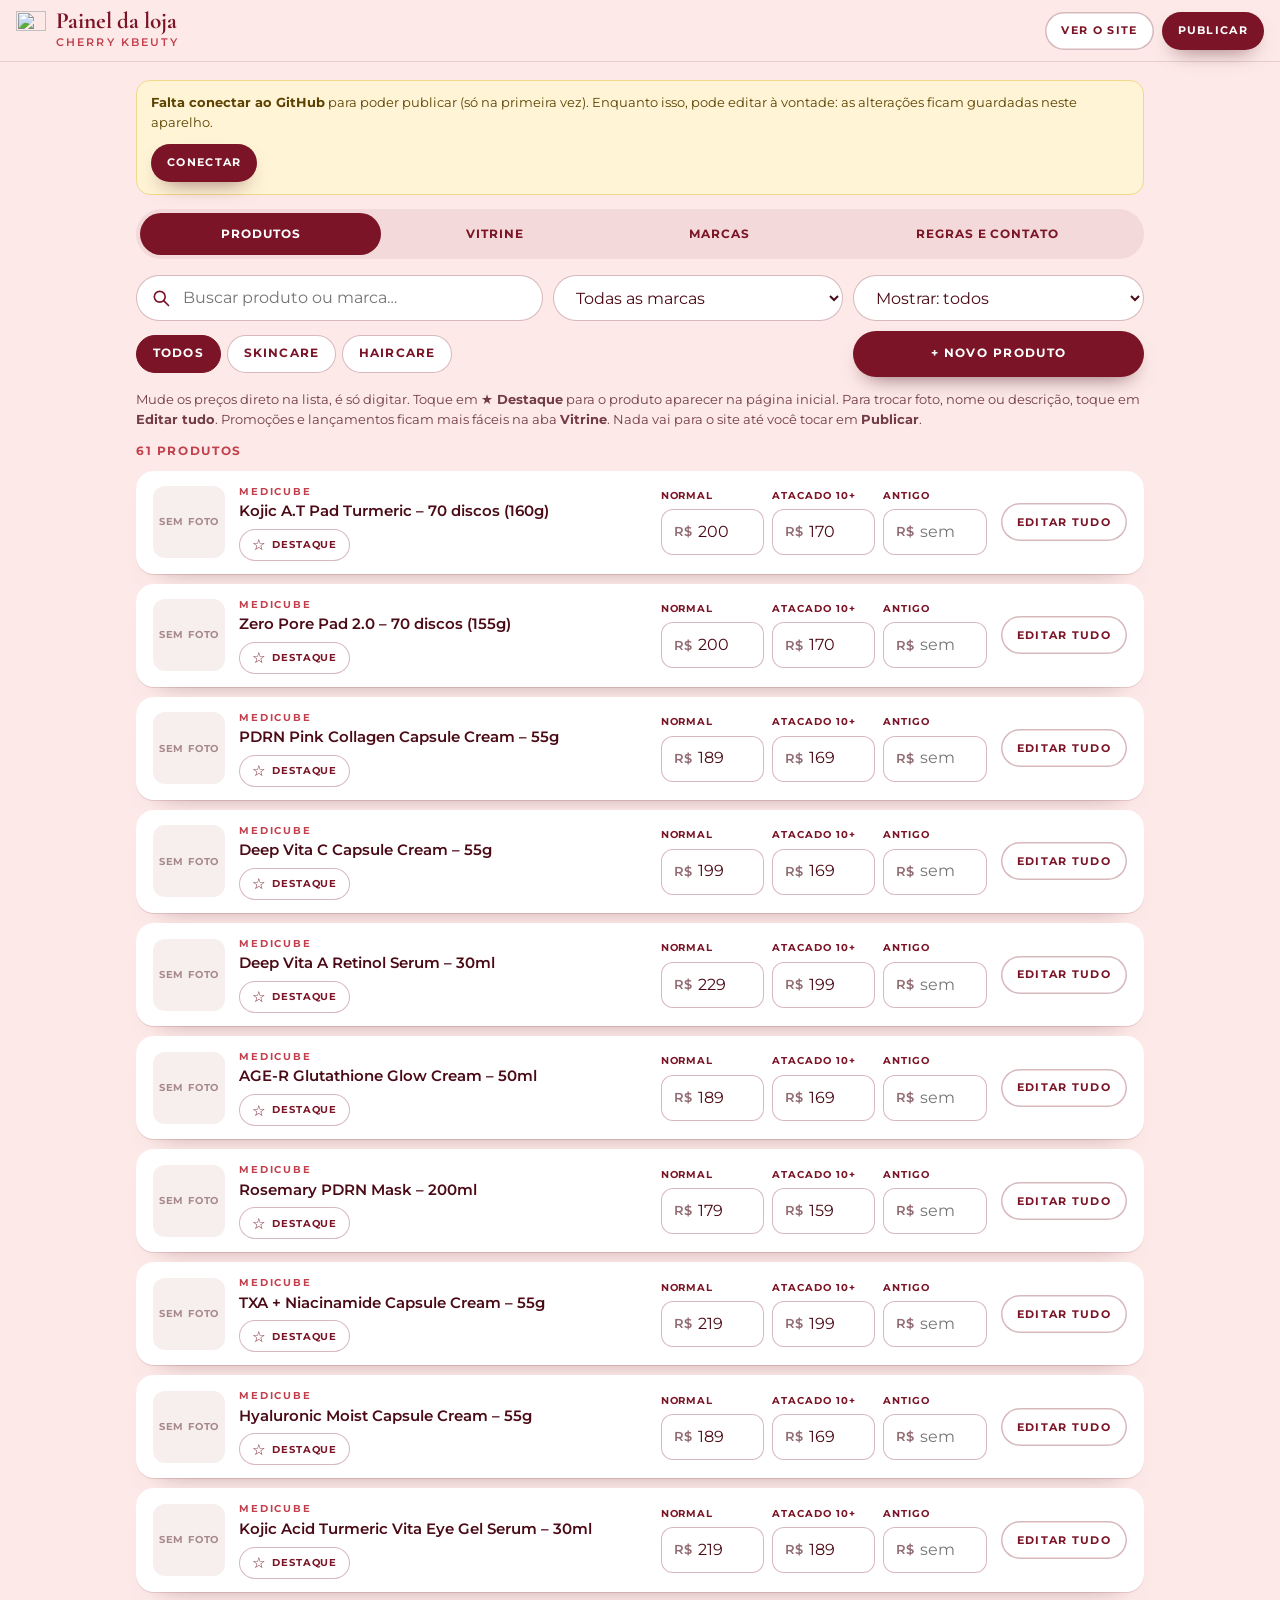
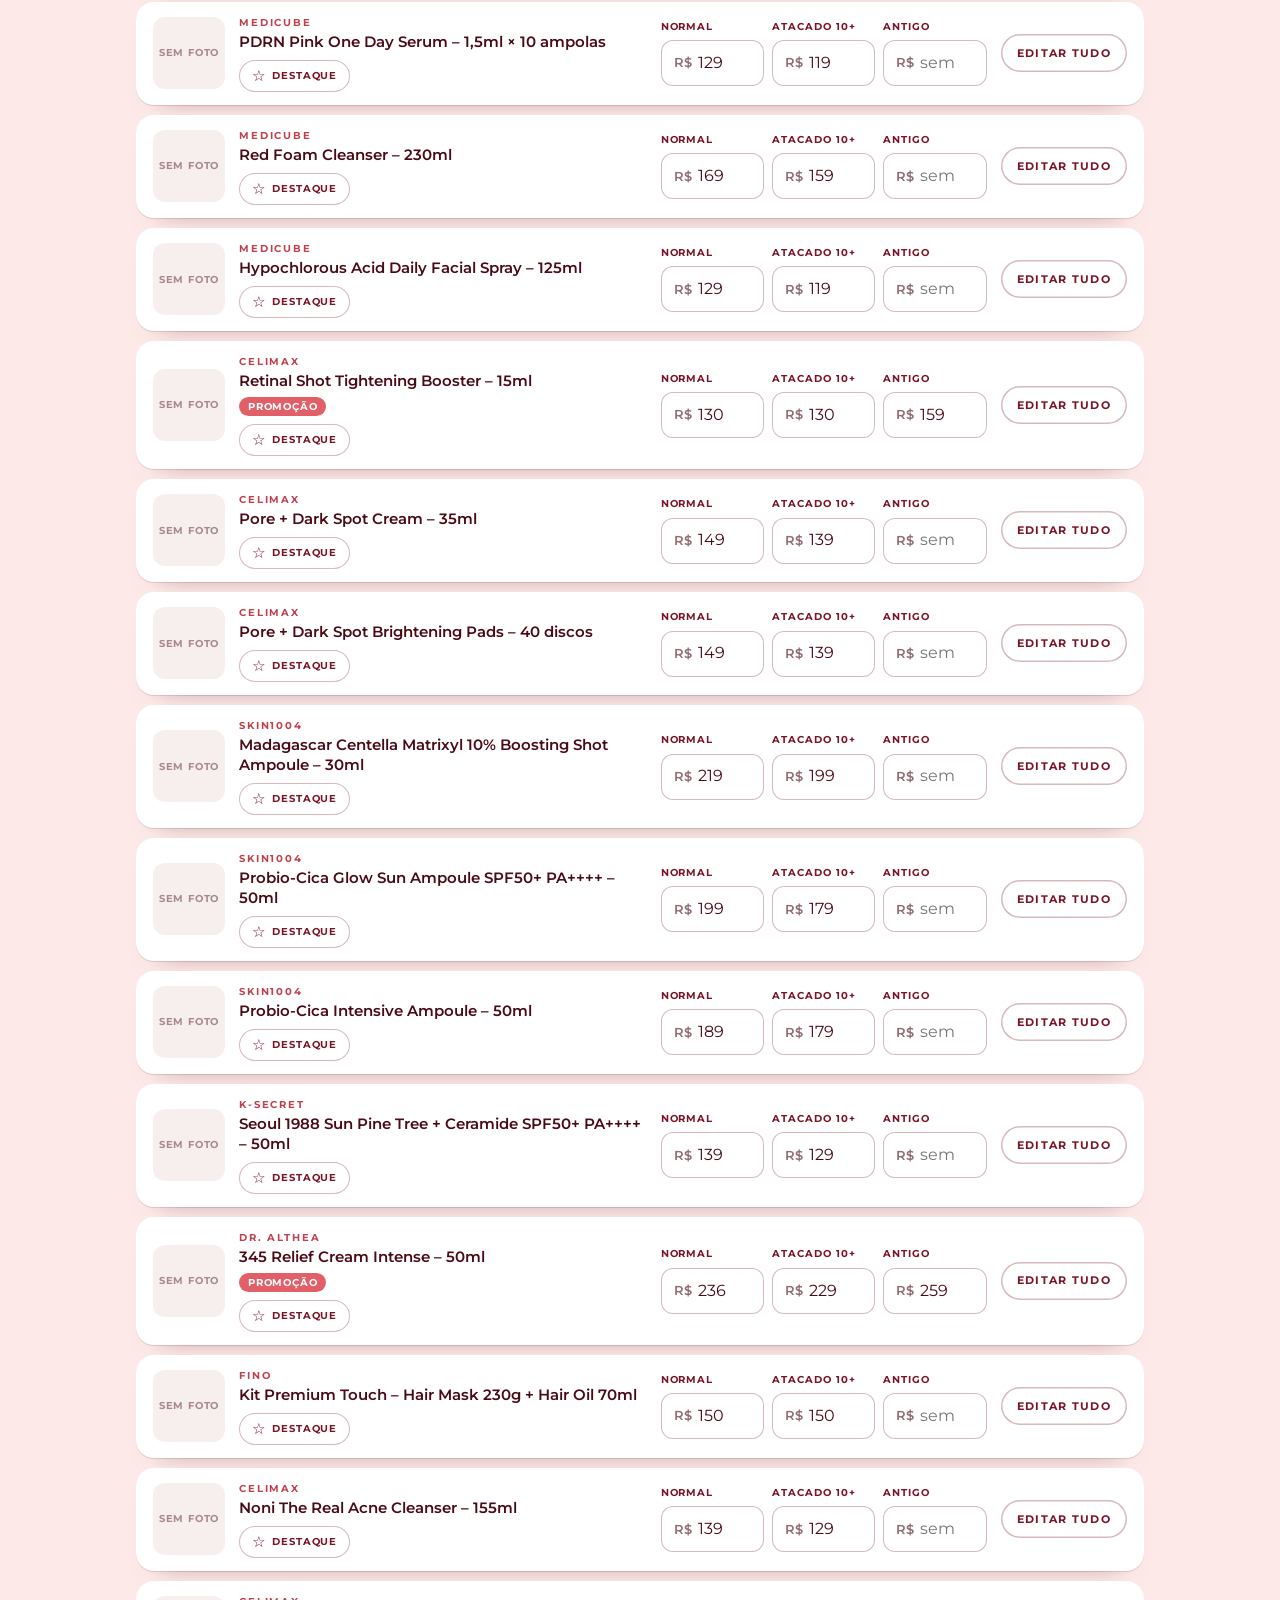
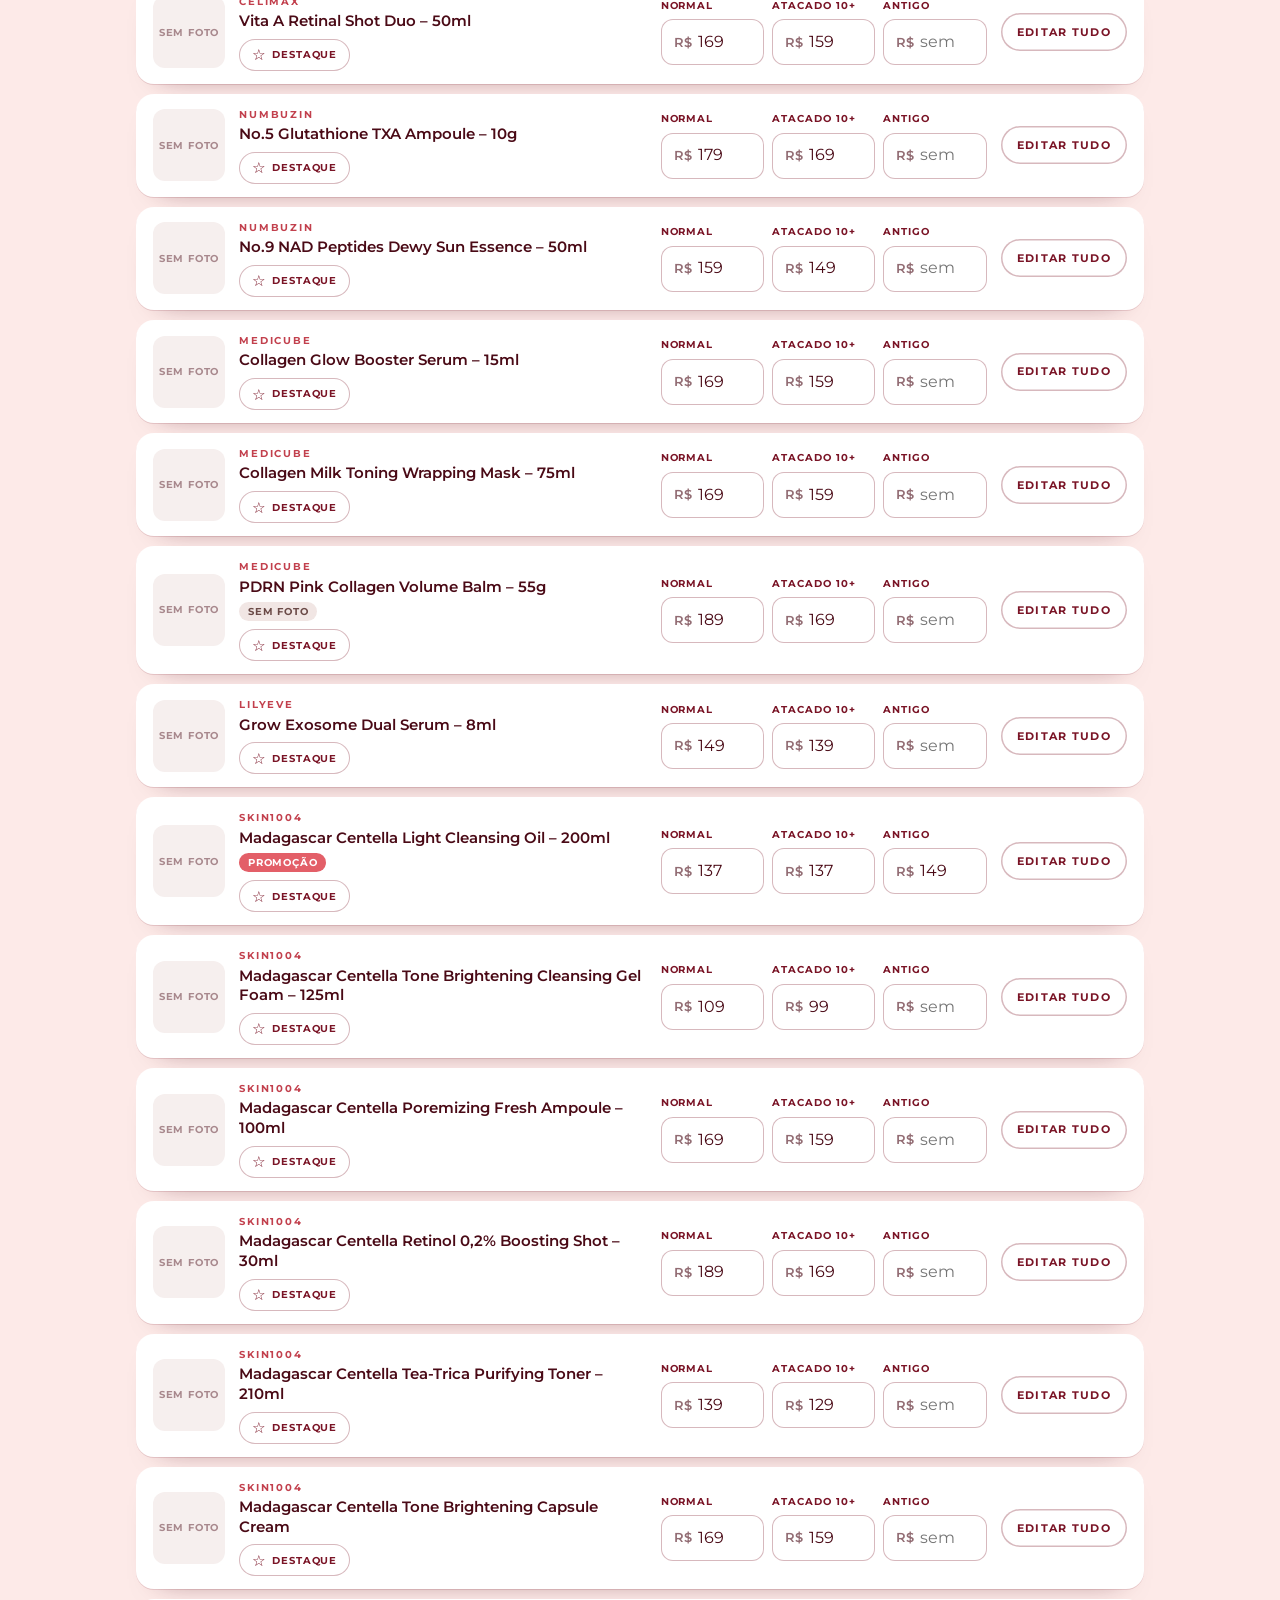
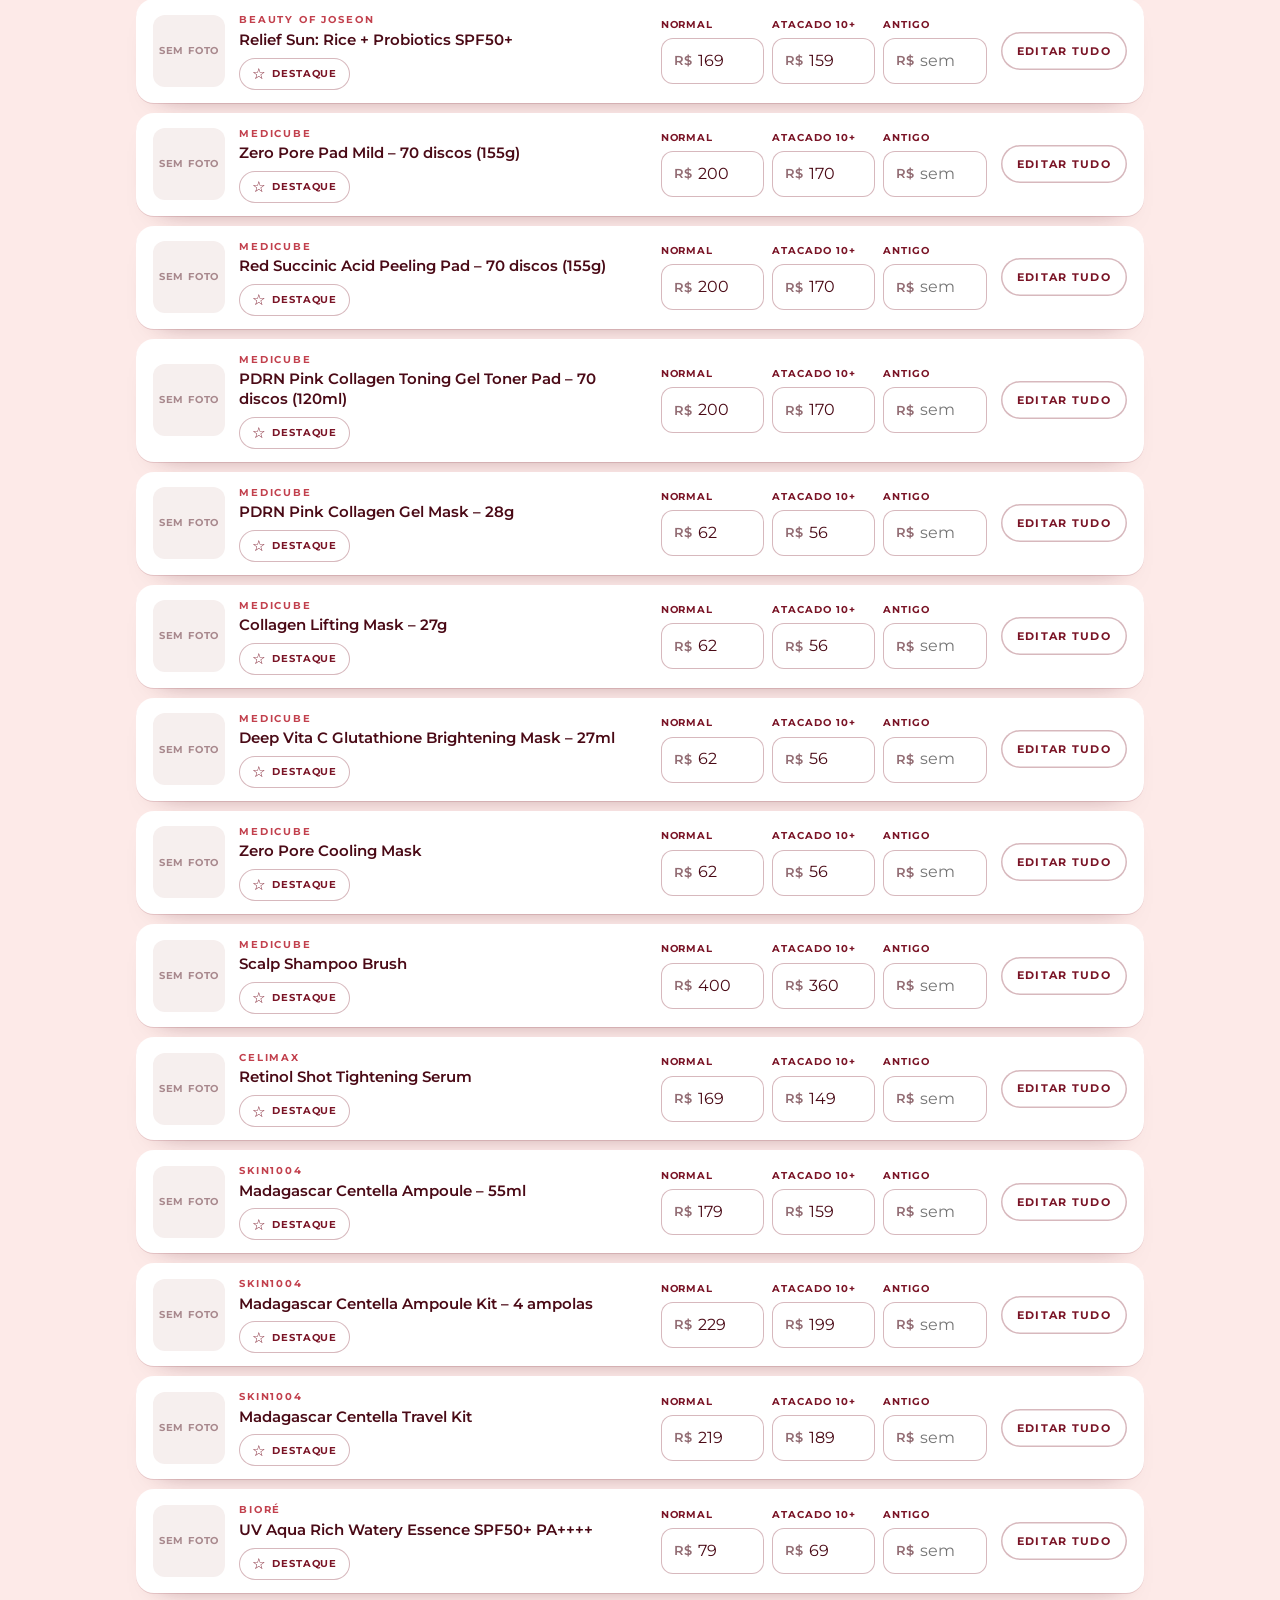
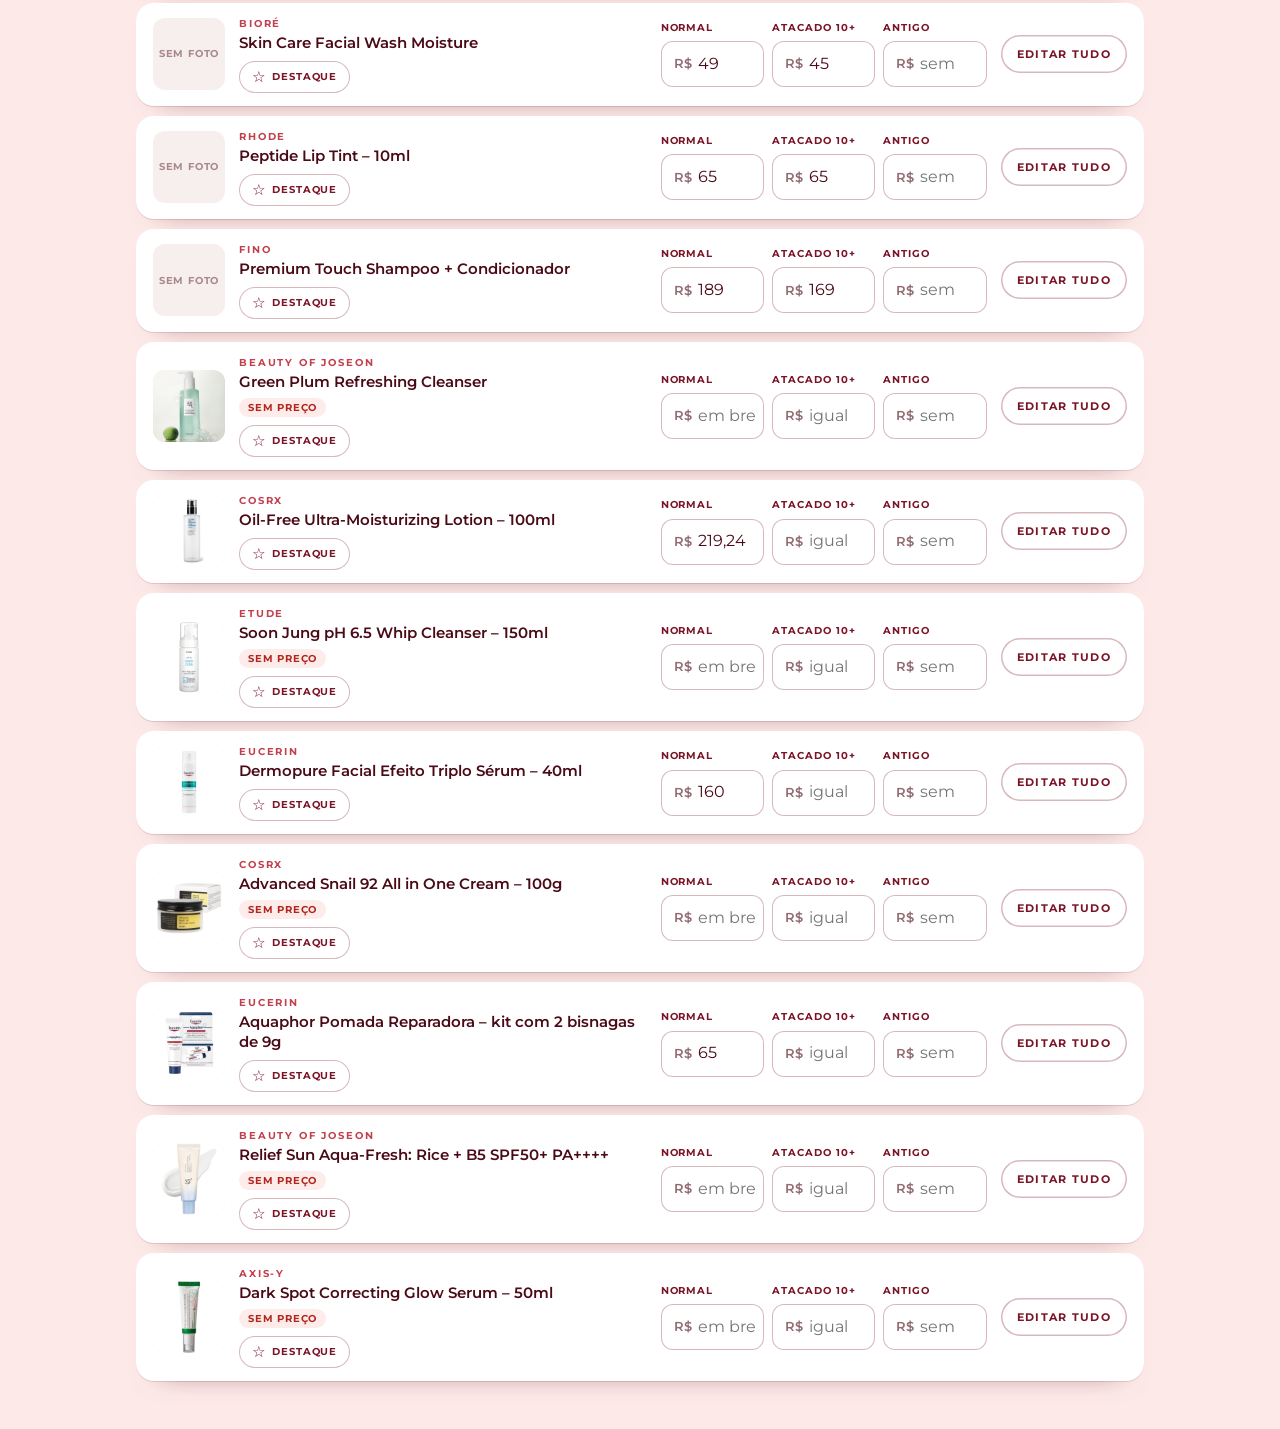
==== commit 77cb8765: "Vitrine no painel (destaques, promoções, lançamentos) e desconto do Instagram Painel: - nova aba Vit" ====
--- a/admin.html
+++ b/admin.html
@@ -37,6 +37,7 @@
 
     <div class="abas" role="tablist" aria-label="Seções do painel">
       <button class="aba" type="button" role="tab" id="tab-produtos" aria-controls="aba-produtos" aria-selected="true" data-aba="produtos">Produtos</button>
+      <button class="aba" type="button" role="tab" id="tab-vitrine" aria-controls="aba-vitrine" aria-selected="false" data-aba="vitrine" tabindex="-1">Vitrine</button>
       <button class="aba" type="button" role="tab" id="tab-marcas" aria-controls="aba-marcas" aria-selected="false" data-aba="marcas" tabindex="-1">Marcas</button>
       <button class="aba" type="button" role="tab" id="tab-config" aria-controls="aba-config" aria-selected="false" data-aba="config" tabindex="-1">Regras<span class="aba__extra"> e contato</span></button>
     </div>
@@ -53,6 +54,16 @@
           <span class="sr-only">Filtrar por marca</span>
           <select id="f-marca"></select>
         </label>
+        <label class="seletor">
+          <span class="sr-only">Mostrar</span>
+          <select id="f-mostrar">
+            <option value="">Mostrar: todos</option>
+            <option value="destaque">Só os destaques</option>
+            <option value="promo">Só as promoções</option>
+            <option value="sem-preco">Só os sem preço</option>
+            <option value="mudou">Só os alterados</option>
+          </select>
+        </label>
         <div class="chips" role="group" aria-label="Categoria">
           <button class="chip" type="button" data-cat="todos" aria-pressed="true">Todos</button>
           <button class="chip" type="button" data-cat="skincare" aria-pressed="false">Skincare</button>
@@ -60,9 +71,51 @@
         </div>
         <button class="btn btn--prim" id="btn-novo-produto" type="button">+ Novo produto</button>
       </div>
-      <p class="dica">Mude os preços direto na lista, é só digitar. Para trocar foto, nome ou descrição, toque em <strong>Editar tudo</strong>. Nada vai para o site até você tocar em <strong>Publicar</strong>.</p>
+      <p class="dica">Mude os preços direto na lista, é só digitar. Toque em <strong>★ Destaque</strong> para o produto aparecer na página inicial. Para trocar foto, nome ou descrição, toque em <strong>Editar tudo</strong>. Promoções e lançamentos ficam mais fáceis na aba <strong>Vitrine</strong>. Nada vai para o site até você tocar em <strong>Publicar</strong>.</p>
       <p class="contagem" id="lista-contagem" aria-live="polite"></p>
       <div class="lista" id="lista-produtos"><p class="carregando">Carregando o catálogo…</p></div>
+    </section>
+
+    <!-- ========== VITRINE ========== -->
+    <section id="aba-vitrine" role="tabpanel" aria-labelledby="tab-vitrine" hidden>
+      <div class="vitrine">
+        <div class="cartao-form">
+          <h2 class="titulo-secao">Destaques</h2>
+          <p class="dica">Aparecem numa seção logo no começo da página inicial. O ideal é deixar até 8 produtos.</p>
+          <div class="vt-lista" id="vt-dest-lista"></div>
+          <p class="vt-info" id="vt-dest-info" aria-live="polite"></p>
+          <div class="vt-add">
+            <label class="sr-only" for="vt-dest-sel">Produto para destacar</label>
+            <select id="vt-dest-sel"></select>
+            <button class="btn btn--prim btn--peq" type="button" data-acao="add-destaque">Destacar</button>
+          </div>
+        </div>
+
+        <div class="cartao-form">
+          <h2 class="titulo-secao">Promoções</h2>
+          <p class="dica">Aparecem na seção “Promoções” com o preço antigo riscado e a porcentagem de desconto.</p>
+          <div class="vt-lista" id="vt-promo-lista"></div>
+          <div class="vt-add vt-add--promo">
+            <label class="sr-only" for="vt-promo-sel">Produto para colocar em promoção</label>
+            <select id="vt-promo-sel"></select>
+            <div class="campo-reais"><i>R$</i><input id="vt-promo-preco" type="text" inputmode="decimal" autocomplete="off" placeholder="novo preço" aria-label="Preço promocional"></div>
+            <button class="btn btn--prim btn--peq" type="button" data-acao="add-promo">Promover</button>
+          </div>
+          <p class="campo__ajuda" id="vt-promo-ajuda">Escolha o produto e digite o novo preço. O preço de hoje passa a aparecer riscado.</p>
+          <p class="aviso aviso--erro" id="vt-promo-erro" role="alert" hidden></p>
+        </div>
+
+        <div class="cartao-form">
+          <h2 class="titulo-secao">Lançamentos</h2>
+          <p class="dica">Ganham a etiqueta “Lançamento” na foto. Produtos em promoção mostram a porcentagem de desconto no lugar da etiqueta.</p>
+          <div class="vt-lista" id="vt-lanc-lista"></div>
+          <div class="vt-add">
+            <label class="sr-only" for="vt-lanc-sel">Produto para marcar como lançamento</label>
+            <select id="vt-lanc-sel"></select>
+            <button class="btn btn--prim btn--peq" type="button" data-acao="add-lanc">Marcar</button>
+          </div>
+        </div>
+      </div>
     </section>
 
     <!-- ========== MARCAS ========== -->
@@ -87,6 +140,18 @@
           <label for="cfg-express">Atacado Express a partir de quanto?</label>
           <div class="campo-reais"><i>R$</i><input id="cfg-express" type="text" inputmode="decimal" autocomplete="off"></div>
           <p class="campo__ajuda">Valor do pedido a partir do qual vale a entrega em até 3 dias úteis. Atualiza todos os textos do site.</p>
+        </div>
+
+        <h2 class="titulo-secao">Desconto no Instagram</h2>
+        <div class="campo">
+          <label for="cfg-desc-seguir">Desconto para quem seguir os perfis</label>
+          <div class="campo-sufixo"><input id="cfg-desc-seguir" type="number" inputmode="numeric" min="0" max="100" step="1"><span>%</span></div>
+          <p class="campo__ajuda">Aparece num aviso logo no começo da página inicial. Coloque <strong>0</strong> para esconder o aviso.</p>
+        </div>
+        <div class="campo">
+          <label for="cfg-perfis">Perfis que precisam ser seguidos</label>
+          <input id="cfg-perfis" type="text" autocomplete="off" spellcheck="false" placeholder="@abiacamps, @cherrykbeauty_">
+          <p class="campo__ajuda" id="cfg-perfis-ajuda"></p>
         </div>
 
         <h2 class="titulo-secao">WhatsApp</h2>
@@ -188,6 +253,9 @@
           <label for="dp-selo">Etiqueta na foto <small>(opcional)</small></label>
           <input id="dp-selo" name="selo" type="text" autocomplete="off" maxlength="20" placeholder="Ex.: Lançamento">
           <p class="campo__ajuda">Em produtos em promoção, o site mostra a porcentagem de desconto no lugar da etiqueta.</p>
+        </div>
+        <div class="campo">
+          <label class="check" for="dp-destaque"><input id="dp-destaque" type="checkbox"> ★ Mostrar em “Destaques” na página inicial</label>
         </div>
 
         <details class="recolhe" id="dp-desc-det">
--- a/css/admin.css
+++ b/css/admin.css
@@ -128,7 +128,7 @@
 }
 .aba[aria-selected="true"] { background: var(--cereja); color: var(--branco); }
 @media (max-width: 480px) {
-  .aba { padding: 0 .8rem; letter-spacing: .05em; }
+  .aba { padding: 0 .6rem; font-size: .7rem; letter-spacing: .04em; }
   .aba__extra { display: none; }
 }
 .aba:not([aria-selected="true"]):hover { background: rgba(122, 20, 38, .1); }
@@ -147,7 +147,9 @@
 .ferramentas--marcas { grid-template-columns: 1fr; align-items: center; }
 .ferramentas--marcas .dica { margin: 0; }
 @media (min-width: 760px) {
-  .ferramentas { grid-template-columns: minmax(200px, 1.4fr) minmax(150px, 1fr) auto auto; align-items: center; }
+  .ferramentas { grid-template-columns: minmax(200px, 1.4fr) minmax(140px, 1fr) minmax(140px, 1fr); align-items: center; }
+  .ferramentas > .chips { grid-column: 1 / 3; }
+  .ferramentas > #btn-novo-produto { grid-column: 3; }
   .ferramentas--marcas { grid-template-columns: 1fr auto; }
 }
 
@@ -235,6 +237,55 @@
   .item__acoes { grid-column: auto; flex-direction: column; align-items: stretch; }
 }
 
+.estrela {
+  display: inline-flex; align-items: center; gap: 6px; margin-top: 8px;
+  min-height: 32px; padding: 0 12px;
+  border: 1.5px solid var(--borda-campo); border-radius: 999px; background: var(--branco); color: var(--cereja);
+  font-size: .64rem; font-weight: 700; letter-spacing: .08em; text-transform: uppercase;
+  transition: background-color .2s, border-color .2s;
+}
+.estrela::before { content: "☆"; font-size: .95rem; line-height: 1; }
+.estrela:hover { border-color: var(--cereja); }
+.estrela[aria-pressed="true"] { background: #f6e6b8; border-color: #d9b44a; color: #5c4200; }
+.estrela[aria-pressed="true"]::before { content: "★"; color: #b8860b; }
+
+/* ---------- Vitrine ---------- */
+
+.vitrine { display: grid; gap: 18px; max-width: 760px; }
+.vitrine .cartao-form { max-width: none; }
+.vitrine .titulo-secao { margin-top: 0; }
+.vt-lista { display: grid; gap: 8px; margin: 14px 0 10px; }
+.vt-vazio { padding: 10px 2px; font-size: .84rem; color: rgba(74, 10, 22, .65); }
+.vt-info { margin-bottom: 8px; font-size: .78rem; font-weight: 600; color: var(--coral-escuro); }
+.vt-info:empty { display: none; }
+
+.vt-row {
+  display: grid; grid-template-columns: 48px minmax(0, 1fr) auto; gap: 8px 12px; align-items: center;
+  padding: 8px 12px 8px 8px;
+  background: #fff7f6; border: 1px solid var(--linha); border-radius: 14px;
+}
+.vt-row .item__foto { width: 48px; height: 48px; border-radius: 10px; }
+.vt-row__texto { min-width: 0; }
+.vt-row__nome { font-size: .86rem; font-weight: 600; line-height: 1.3; overflow-wrap: anywhere; }
+.vt-row__extra { font-size: .76rem; color: rgba(74, 10, 22, .7); }
+.vt-precos { grid-column: 1 / -1; display: grid; grid-template-columns: 1fr 1fr 70px; gap: 8px; align-items: end; }
+.vt-pct { justify-self: center; align-self: center; text-align: center; }
+.vt-row .item__aviso { grid-column: 1 / -1; }
+
+.vt-add { display: grid; grid-template-columns: minmax(0, 1fr) auto; gap: 8px; align-items: center; margin-top: 8px; }
+.vt-add--promo { grid-template-columns: minmax(0, 1fr) minmax(120px, 160px) auto; }
+.vt-add select {
+  width: 100%; min-height: 46px; padding: 0 14px;
+  background: var(--branco); border: 1.5px solid var(--borda-campo); border-radius: 12px;
+  font-size: 1rem;
+}
+.vt-add select:focus { outline: 0; border-color: var(--cereja); box-shadow: 0 0 0 3px rgba(227, 95, 104, .28); }
+.vt-add .campo-reais input { flex: 1; min-width: 0; min-height: 42px; padding: 0 8px 0 6px; border: 0; background: transparent; outline: 0; font-size: 1rem; }
+#vt-promo-erro { margin-top: 10px; }
+@media (max-width: 560px) {
+  .vt-add, .vt-add--promo { grid-template-columns: 1fr; }
+}
+
 /* ---------- Campos ---------- */
 
 .campo { display: grid; gap: 6px; align-content: start; }
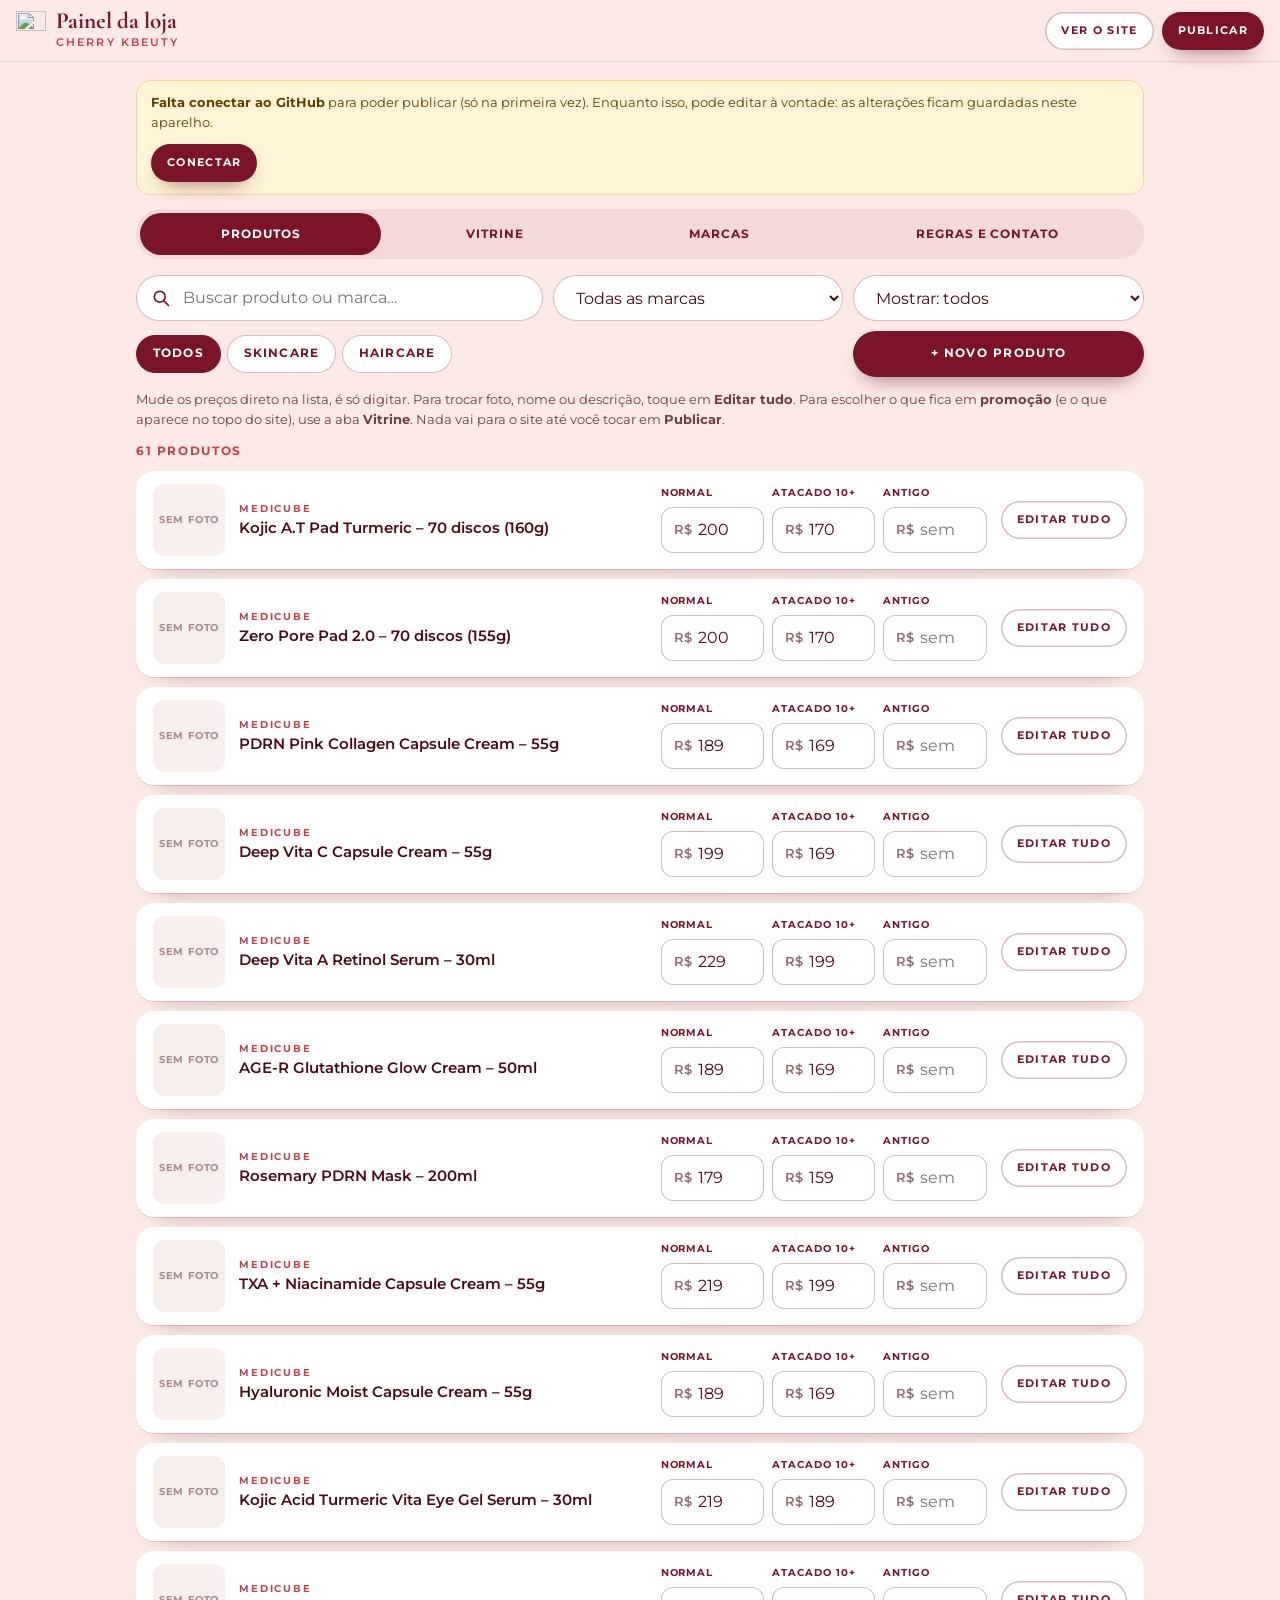
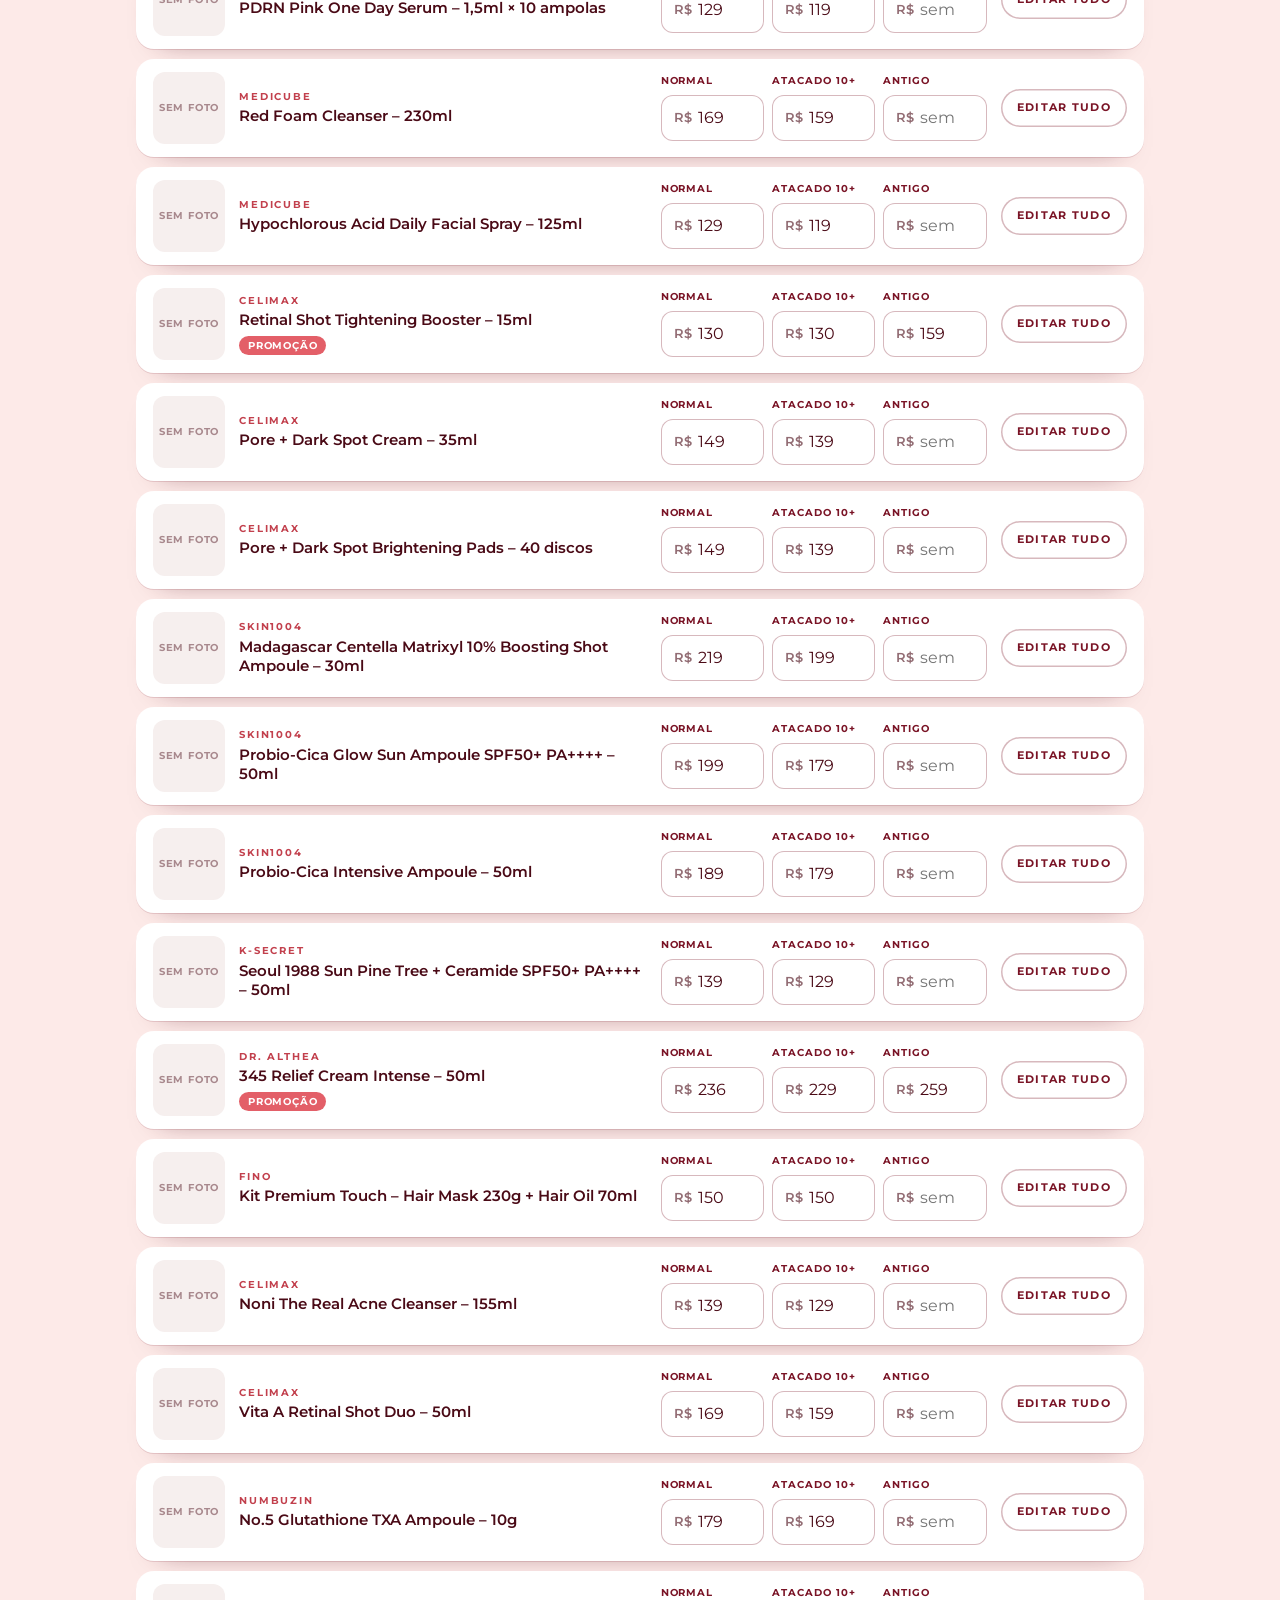
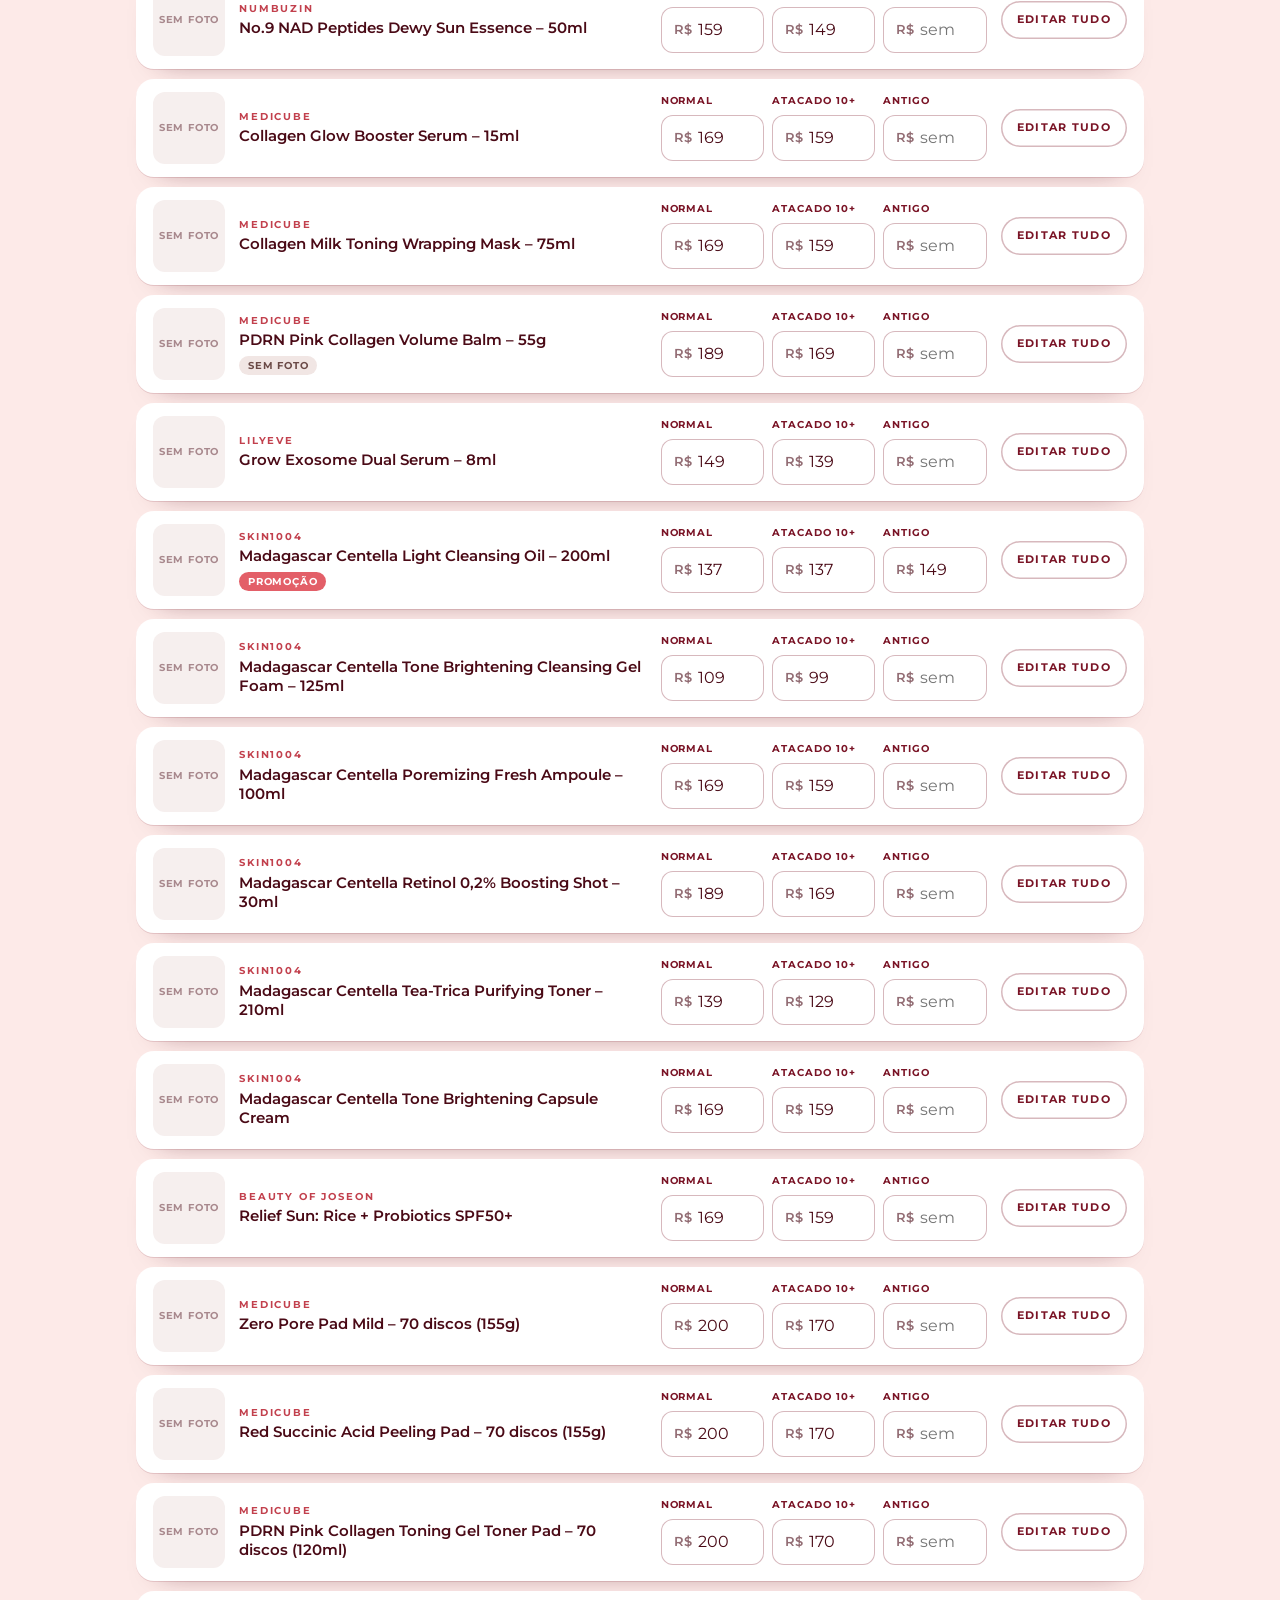
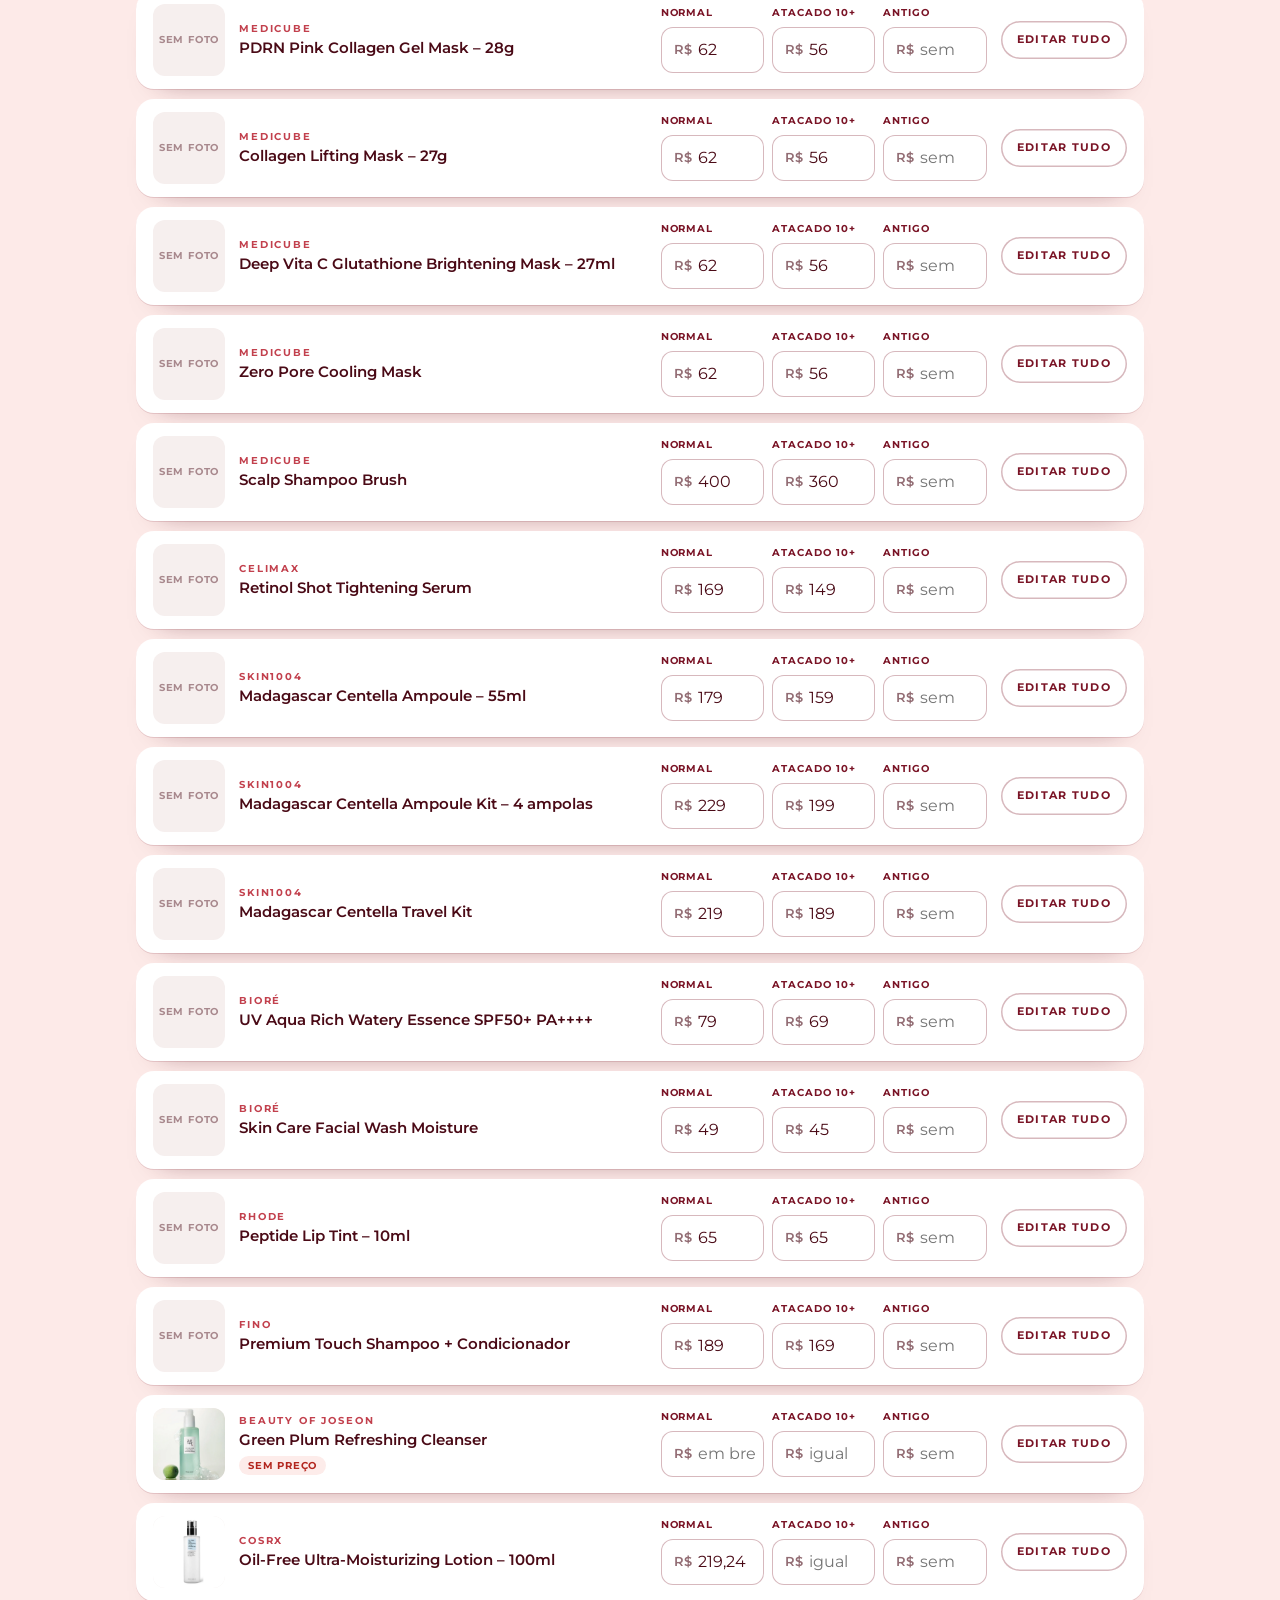
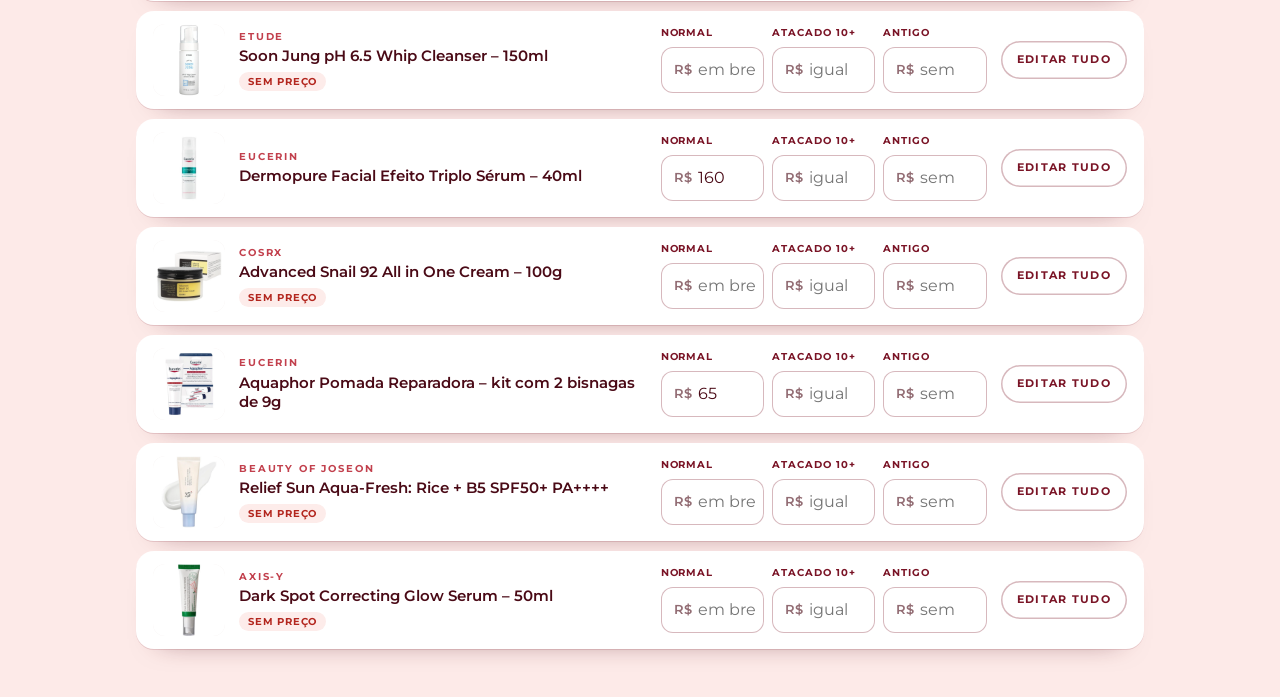
==== commit a3072c10: "Promoções! no topo, seções próprias, aviso do Instagram no topo e painel ampliado Site: - seção "Pro" ====
--- a/admin.html
+++ b/admin.html
@@ -58,7 +58,6 @@
           <span class="sr-only">Mostrar</span>
           <select id="f-mostrar">
             <option value="">Mostrar: todos</option>
-            <option value="destaque">Só os destaques</option>
             <option value="promo">Só as promoções</option>
             <option value="sem-preco">Só os sem preço</option>
             <option value="mudou">Só os alterados</option>
@@ -71,7 +70,7 @@
         </div>
         <button class="btn btn--prim" id="btn-novo-produto" type="button">+ Novo produto</button>
       </div>
-      <p class="dica">Mude os preços direto na lista, é só digitar. Toque em <strong>★ Destaque</strong> para o produto aparecer na página inicial. Para trocar foto, nome ou descrição, toque em <strong>Editar tudo</strong>. Promoções e lançamentos ficam mais fáceis na aba <strong>Vitrine</strong>. Nada vai para o site até você tocar em <strong>Publicar</strong>.</p>
+      <p class="dica">Mude os preços direto na lista, é só digitar. Para trocar foto, nome ou descrição, toque em <strong>Editar tudo</strong>. Para escolher o que fica em <strong>promoção</strong> (e o que aparece no topo do site), use a aba <strong>Vitrine</strong>. Nada vai para o site até você tocar em <strong>Publicar</strong>.</p>
       <p class="contagem" id="lista-contagem" aria-live="polite"></p>
       <div class="lista" id="lista-produtos"><p class="carregando">Carregando o catálogo…</p></div>
     </section>
@@ -79,29 +78,18 @@
     <!-- ========== VITRINE ========== -->
     <section id="aba-vitrine" role="tabpanel" aria-labelledby="tab-vitrine" hidden>
       <div class="vitrine">
+        <p class="dica">Escolha aqui o que aparece na página inicial: as promoções (no topo), os lançamentos e as seções que você criar.</p>
         <div class="cartao-form">
-          <h2 class="titulo-secao">Destaques</h2>
-          <p class="dica">Aparecem numa seção logo no começo da página inicial. O ideal é deixar até 8 produtos.</p>
-          <div class="vt-lista" id="vt-dest-lista"></div>
-          <p class="vt-info" id="vt-dest-info" aria-live="polite"></p>
-          <div class="vt-add">
-            <label class="sr-only" for="vt-dest-sel">Produto para destacar</label>
-            <select id="vt-dest-sel"></select>
-            <button class="btn btn--prim btn--peq" type="button" data-acao="add-destaque">Destacar</button>
-          </div>
-        </div>
-
-        <div class="cartao-form">
-          <h2 class="titulo-secao">Promoções</h2>
-          <p class="dica">Aparecem na seção “Promoções” com o preço antigo riscado e a porcentagem de desconto.</p>
+          <h2 class="titulo-secao">Promoções!</h2>
+          <p class="dica">É aqui que você escolhe o que fica em promoção. Os produtos aparecem na seção <strong>“Promoções!”</strong> no topo da página inicial, logo abaixo da faixa rolante, com o preço antigo riscado e a porcentagem de desconto.</p>
           <div class="vt-lista" id="vt-promo-lista"></div>
           <div class="vt-add vt-add--promo">
             <label class="sr-only" for="vt-promo-sel">Produto para colocar em promoção</label>
             <select id="vt-promo-sel"></select>
-            <div class="campo-reais"><i>R$</i><input id="vt-promo-preco" type="text" inputmode="decimal" autocomplete="off" placeholder="novo preço" aria-label="Preço promocional"></div>
+            <div class="campo-reais"><i>R$</i><input id="vt-promo-preco" type="text" inputmode="decimal" autocomplete="off" placeholder="preço ou 10%" aria-label="Preço promocional ou desconto em porcentagem"></div>
             <button class="btn btn--prim btn--peq" type="button" data-acao="add-promo">Promover</button>
           </div>
-          <p class="campo__ajuda" id="vt-promo-ajuda">Escolha o produto e digite o novo preço. O preço de hoje passa a aparecer riscado.</p>
+          <p class="campo__ajuda" id="vt-promo-ajuda">Escolha o produto e digite o novo preço (ex.: 149,90) ou o desconto (ex.: 10%). O preço de hoje passa a aparecer riscado.</p>
           <p class="aviso aviso--erro" id="vt-promo-erro" role="alert" hidden></p>
         </div>
 
@@ -113,6 +101,17 @@
             <label class="sr-only" for="vt-lanc-sel">Produto para marcar como lançamento</label>
             <select id="vt-lanc-sel"></select>
             <button class="btn btn--prim btn--peq" type="button" data-acao="add-lanc">Marcar</button>
+          </div>
+        </div>
+
+        <div class="cartao-form">
+          <h2 class="titulo-secao">Suas próprias seções</h2>
+          <p class="dica">Além das Promoções e dos Lançamentos, crie as seções que quiser (por exemplo “Mais vendidos”, “Kits”, “Para pele oleosa”) e escolha os produtos de cada uma. Elas aparecem na página inicial, logo abaixo das Promoções, na ordem em que estão aqui.</p>
+          <div id="vt-secoes"></div>
+          <div class="vt-add">
+            <label class="sr-only" for="vt-secao-nome">Nome da nova seção</label>
+            <input id="vt-secao-nome" type="text" maxlength="40" autocomplete="off" placeholder="Nome da nova seção (ex.: Mais vendidos)">
+            <button class="btn btn--prim btn--peq" type="button" data-acao="add-secao">Criar seção</button>
           </div>
         </div>
       </div>
@@ -253,9 +252,6 @@
           <label for="dp-selo">Etiqueta na foto <small>(opcional)</small></label>
           <input id="dp-selo" name="selo" type="text" autocomplete="off" maxlength="20" placeholder="Ex.: Lançamento">
           <p class="campo__ajuda">Em produtos em promoção, o site mostra a porcentagem de desconto no lugar da etiqueta.</p>
-        </div>
-        <div class="campo">
-          <label class="check" for="dp-destaque"><input id="dp-destaque" type="checkbox"> ★ Mostrar em “Destaques” na página inicial</label>
         </div>
 
         <details class="recolhe" id="dp-desc-det">
--- a/css/admin.css
+++ b/css/admin.css
@@ -237,18 +237,6 @@
   .item__acoes { grid-column: auto; flex-direction: column; align-items: stretch; }
 }
 
-.estrela {
-  display: inline-flex; align-items: center; gap: 6px; margin-top: 8px;
-  min-height: 32px; padding: 0 12px;
-  border: 1.5px solid var(--borda-campo); border-radius: 999px; background: var(--branco); color: var(--cereja);
-  font-size: .64rem; font-weight: 700; letter-spacing: .08em; text-transform: uppercase;
-  transition: background-color .2s, border-color .2s;
-}
-.estrela::before { content: "☆"; font-size: .95rem; line-height: 1; }
-.estrela:hover { border-color: var(--cereja); }
-.estrela[aria-pressed="true"] { background: #f6e6b8; border-color: #d9b44a; color: #5c4200; }
-.estrela[aria-pressed="true"]::before { content: "★"; color: #b8860b; }
-
 /* ---------- Vitrine ---------- */
 
 .vitrine { display: grid; gap: 18px; max-width: 760px; }
@@ -266,7 +254,7 @@
 }
 .vt-row .item__foto { width: 48px; height: 48px; border-radius: 10px; }
 .vt-row__texto { min-width: 0; }
-.vt-row__nome { font-size: .86rem; font-weight: 600; line-height: 1.3; overflow-wrap: anywhere; }
+.vt-row__nome { font-size: .86rem; font-weight: 600; line-height: 1.3; overflow-wrap: break-word; }
 .vt-row__extra { font-size: .76rem; color: rgba(74, 10, 22, .7); }
 .vt-precos { grid-column: 1 / -1; display: grid; grid-template-columns: 1fr 1fr 70px; gap: 8px; align-items: end; }
 .vt-pct { justify-self: center; align-self: center; text-align: center; }
@@ -282,6 +270,31 @@
 .vt-add select:focus { outline: 0; border-color: var(--cereja); box-shadow: 0 0 0 3px rgba(227, 95, 104, .28); }
 .vt-add .campo-reais input { flex: 1; min-width: 0; min-height: 42px; padding: 0 8px 0 6px; border: 0; background: transparent; outline: 0; font-size: 1rem; }
 #vt-promo-erro { margin-top: 10px; }
+.vt-add > input[type="text"] {
+  width: 100%; min-height: 46px; padding: 0 14px;
+  background: var(--branco); border: 1.5px solid var(--borda-campo); border-radius: 12px;
+  font-size: 1rem;
+}
+.vt-add > input[type="text"]:focus { outline: 0; border-color: var(--cereja); box-shadow: 0 0 0 3px rgba(227, 95, 104, .28); }
+
+.vt-secao { display: grid; gap: 12px; margin: 14px 0; padding: 14px; background: #fffaf9; border: 1.5px solid var(--linha); border-radius: 18px; }
+.vt-secao__topo { display: grid; grid-template-columns: minmax(0, 1fr) auto; gap: 10px; align-items: end; }
+.vt-secao__acoes { display: flex; align-items: center; gap: 8px; padding-bottom: 8px; }
+.vt-secao .vt-lista { margin: 0; }
+.vt-secao .campo__ajuda { margin: 0; }
+.vt-row__acoes { display: flex; align-items: center; gap: 6px; }
+.mini {
+  width: 34px; height: 34px; flex: none;
+  border: 1.5px solid var(--borda-campo); border-radius: 50%; background: var(--branco); color: var(--cereja);
+  font-size: 1rem; line-height: 1;
+}
+.mini:hover:not(:disabled) { border-color: var(--cereja); background: var(--blush); }
+.mini:disabled { opacity: .35; cursor: not-allowed; }
+@media (max-width: 560px) {
+  .vt-row__acoes { grid-column: 1 / -1; justify-content: flex-end; }
+  .vt-secao__topo { grid-template-columns: 1fr; }
+  .vt-secao__acoes { padding-bottom: 0; justify-content: flex-end; }
+}
 @media (max-width: 560px) {
   .vt-add, .vt-add--promo { grid-template-columns: 1fr; }
 }
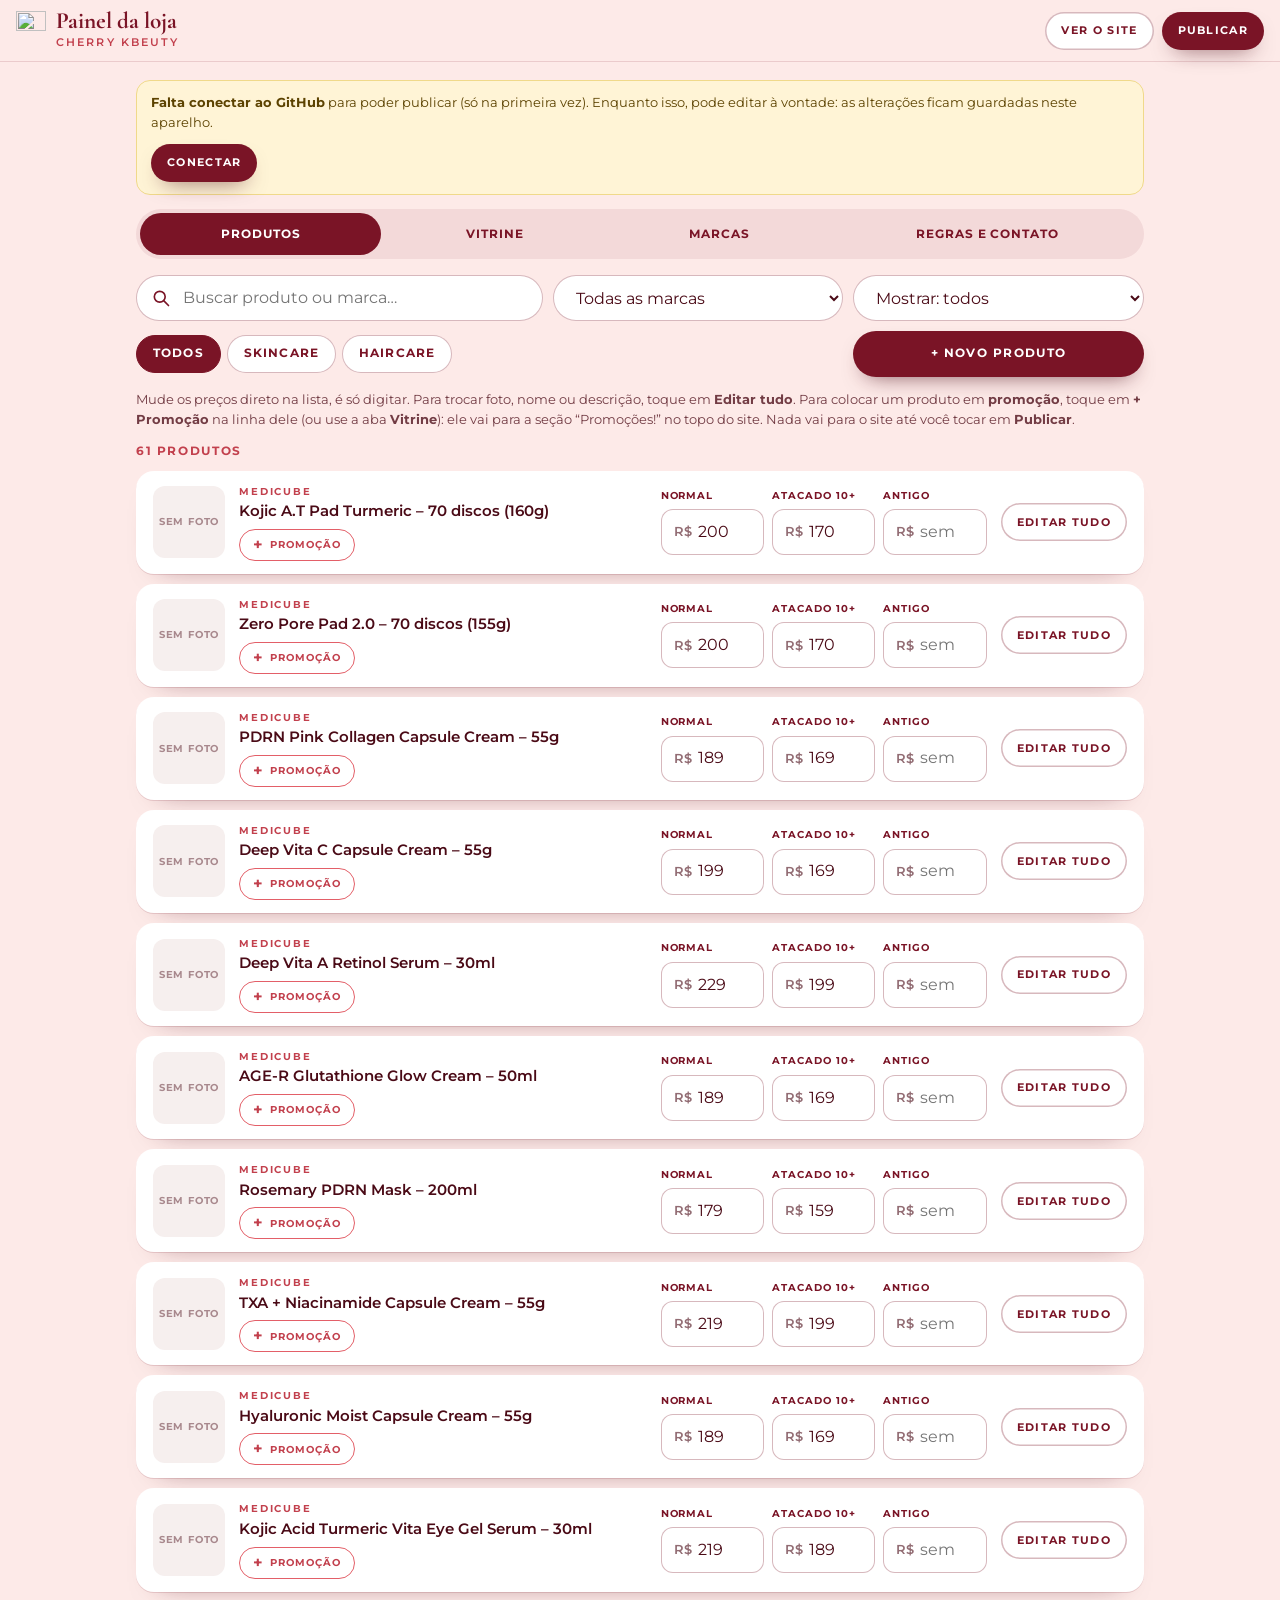
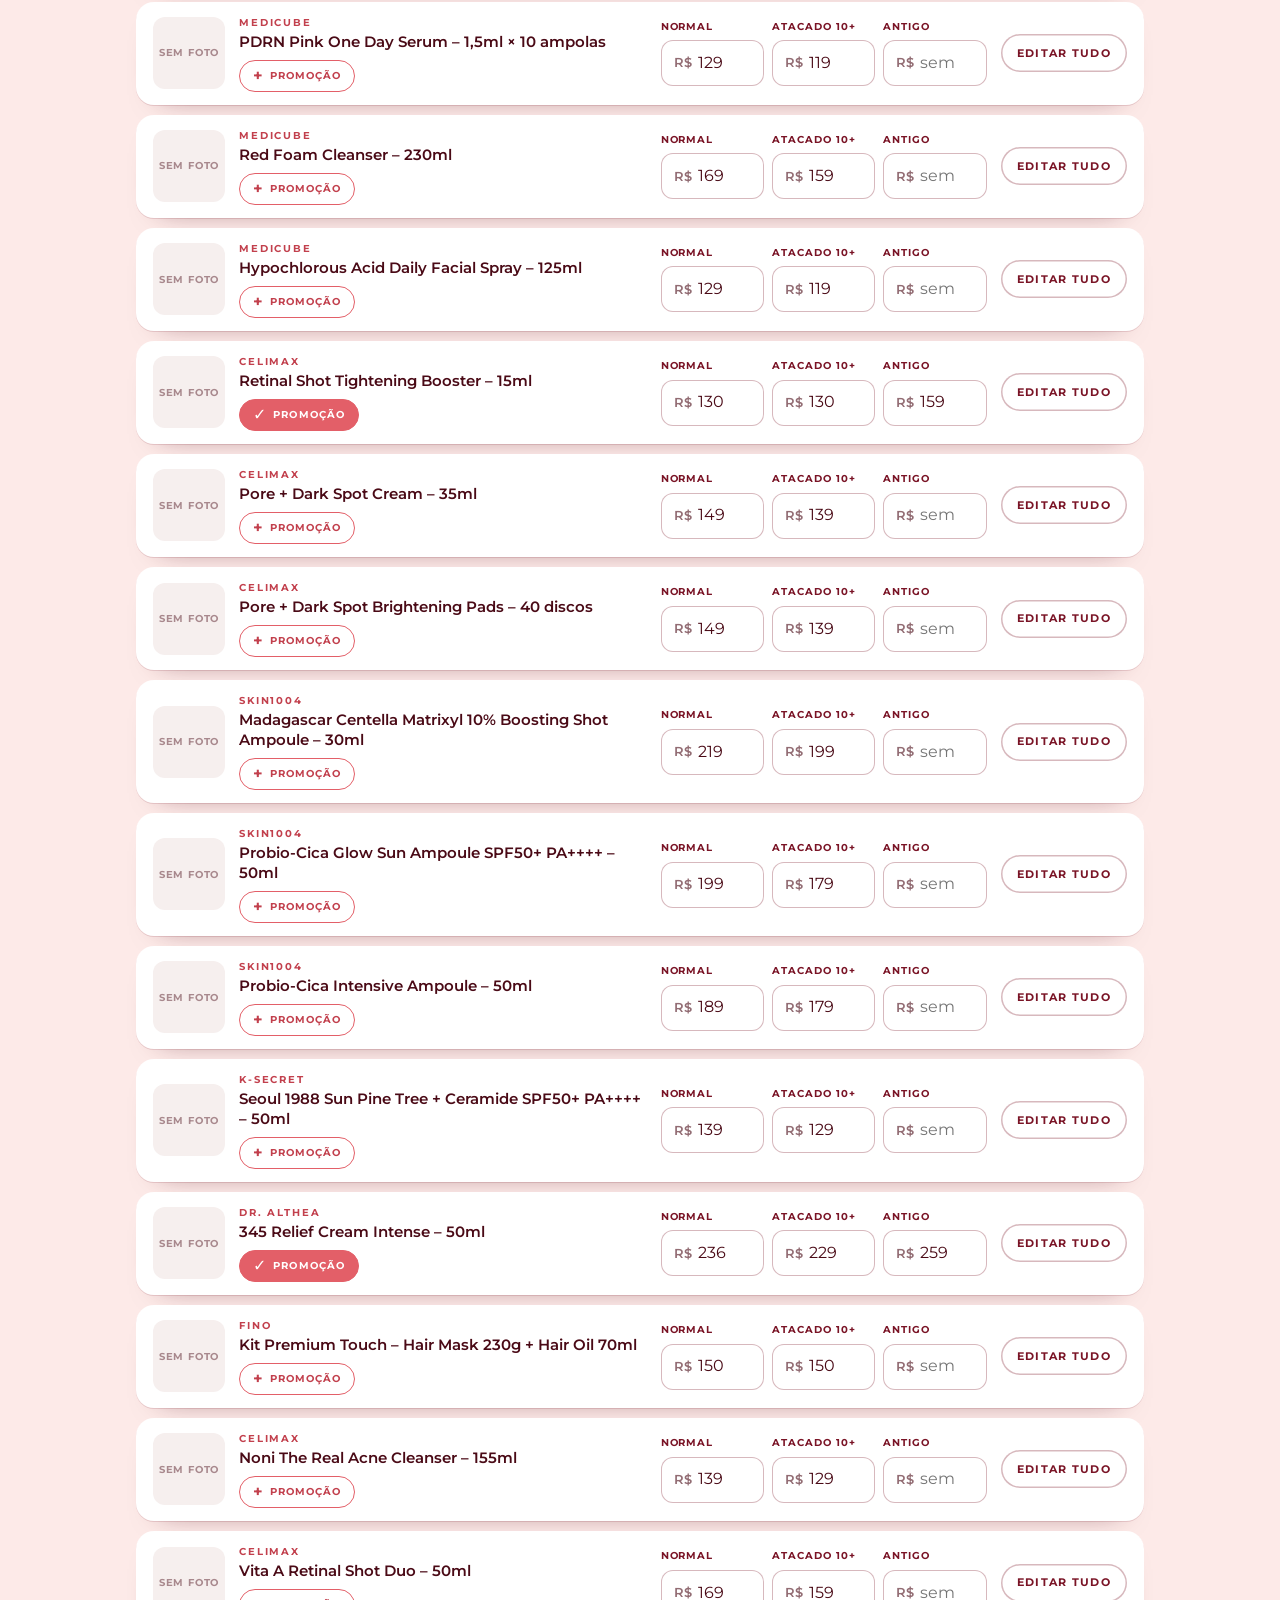
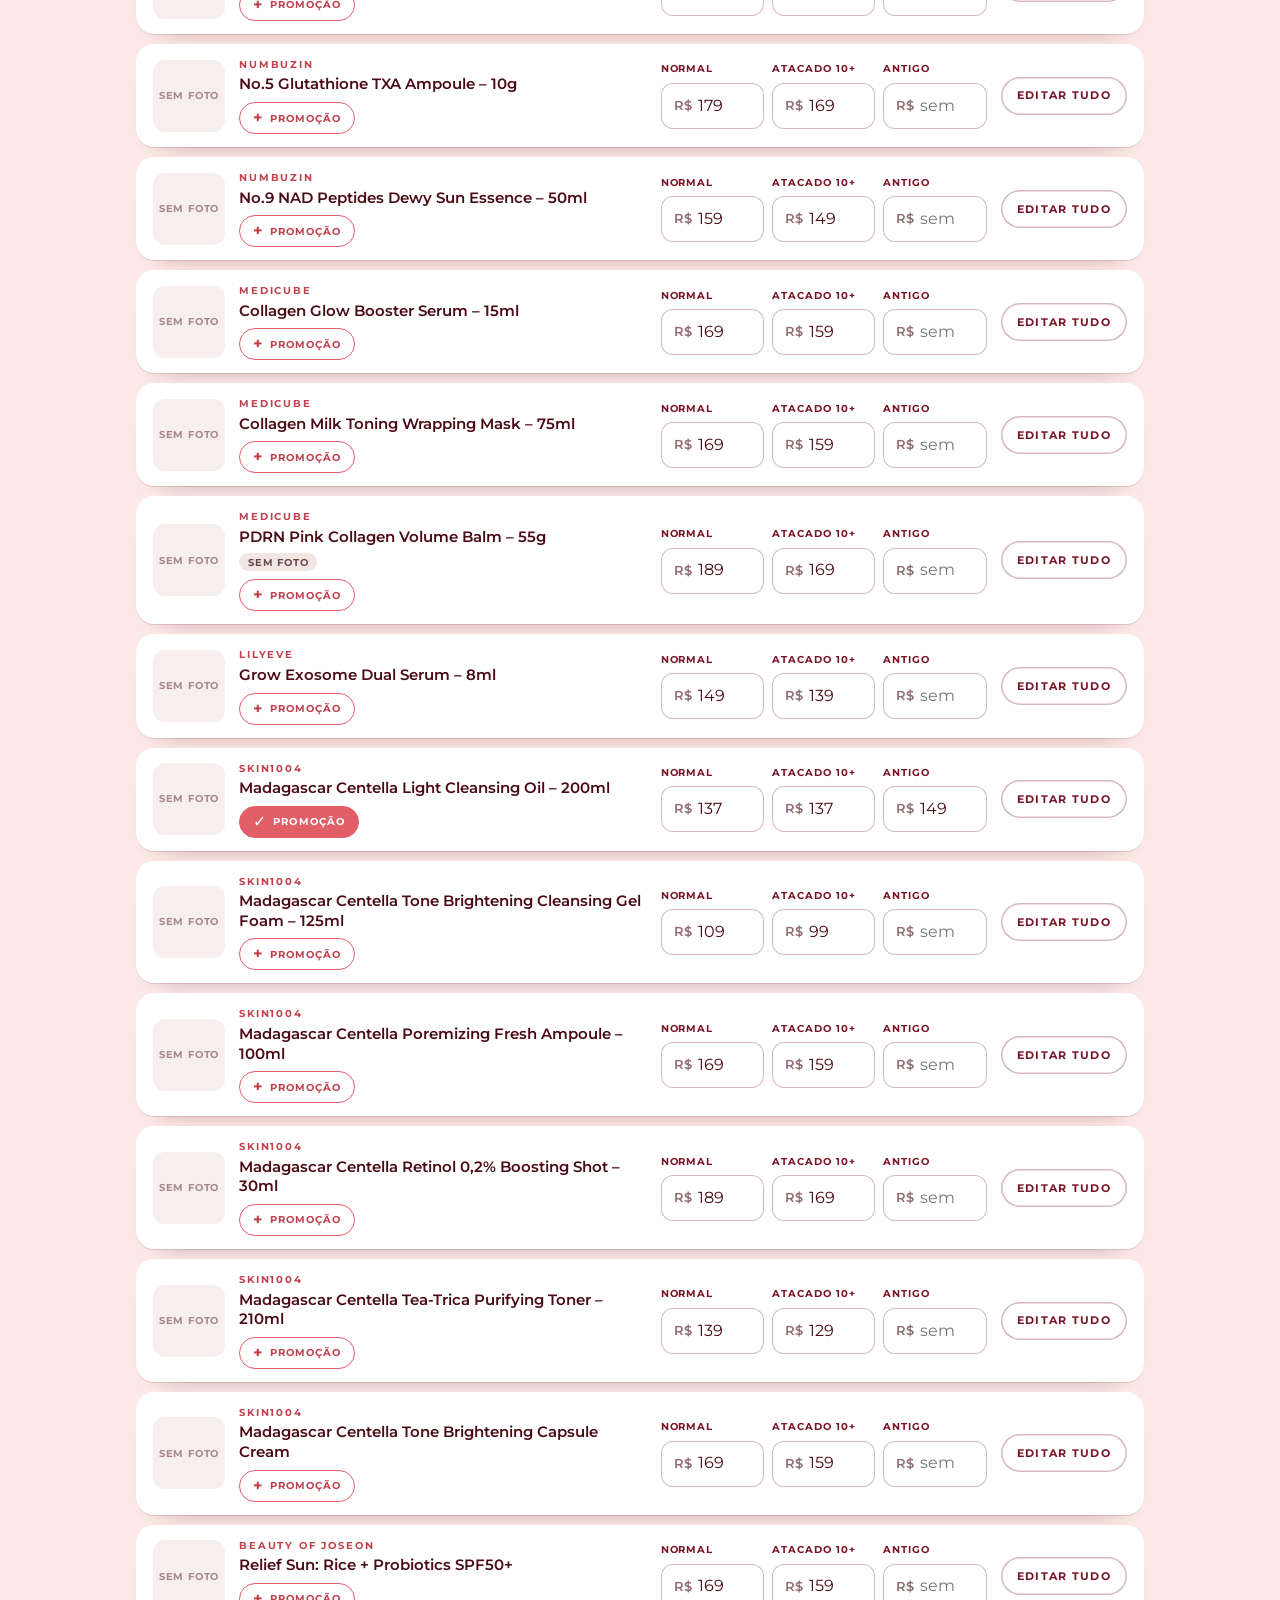
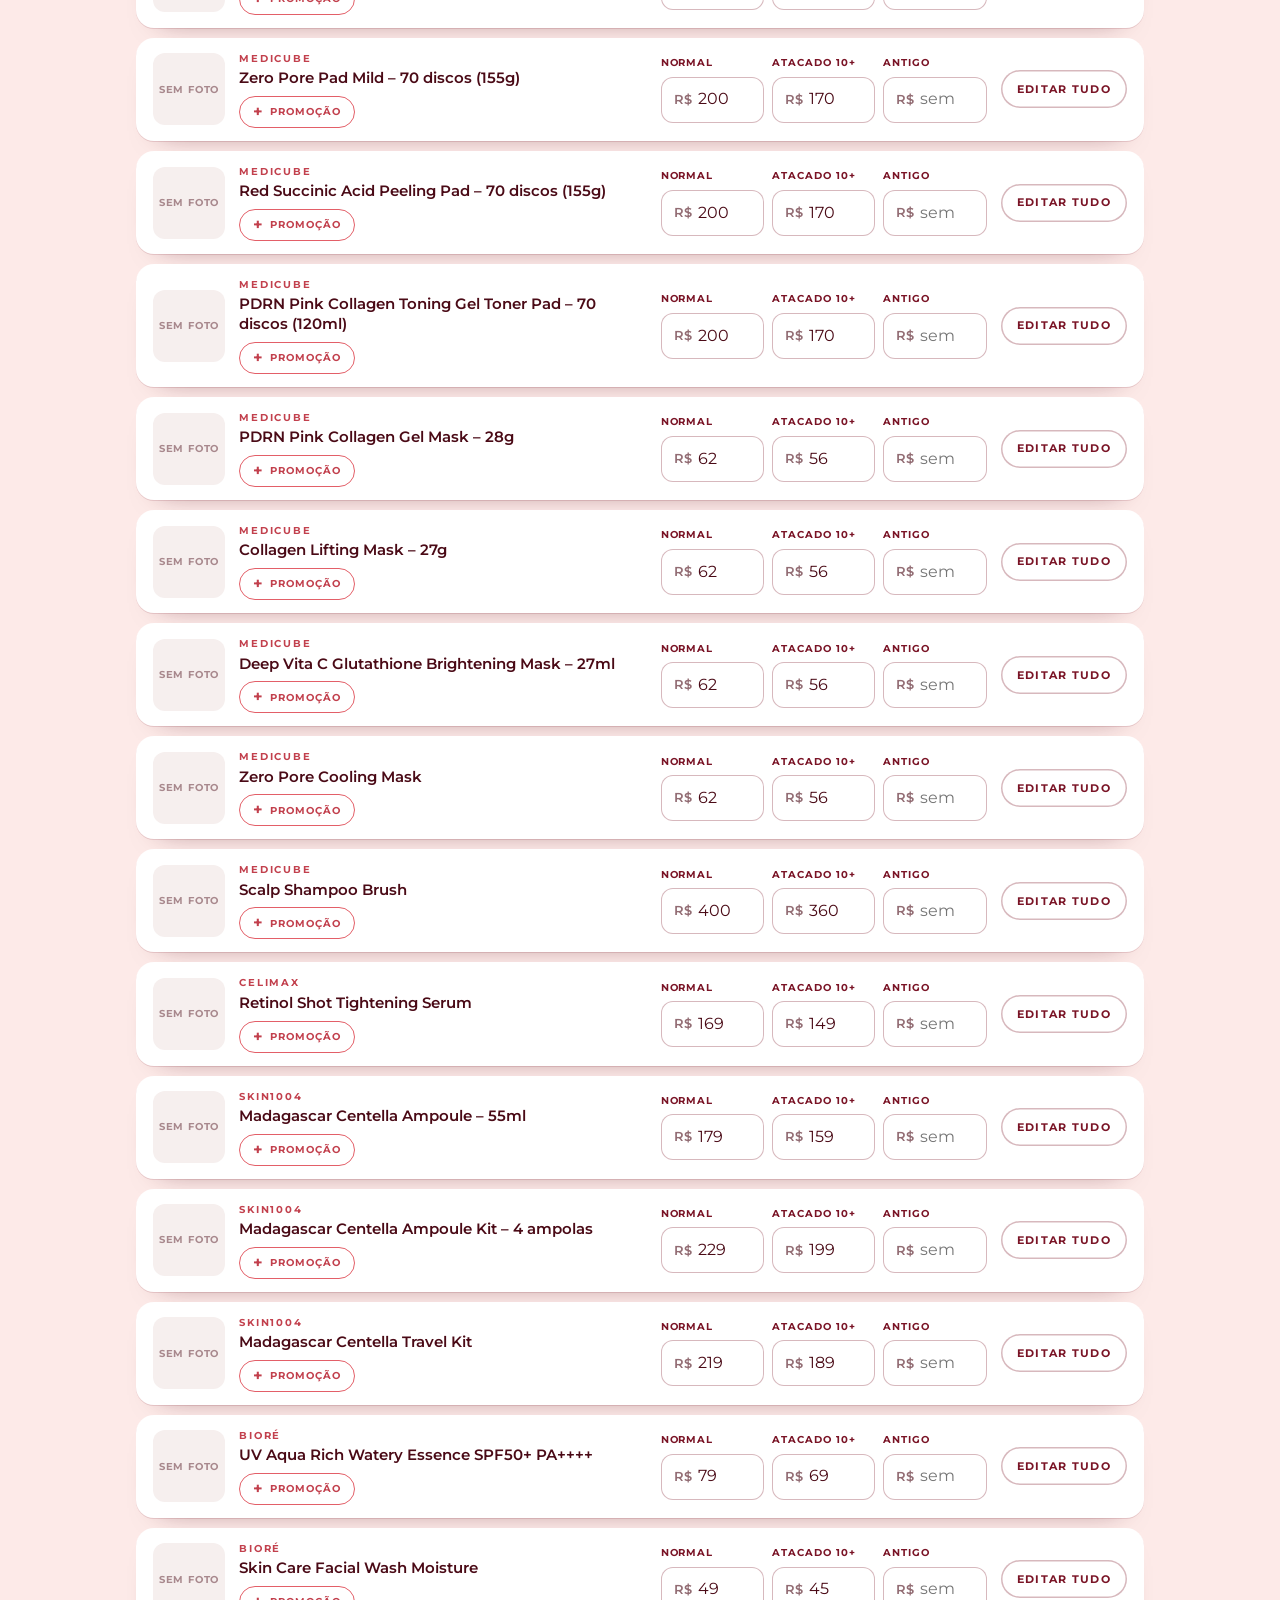
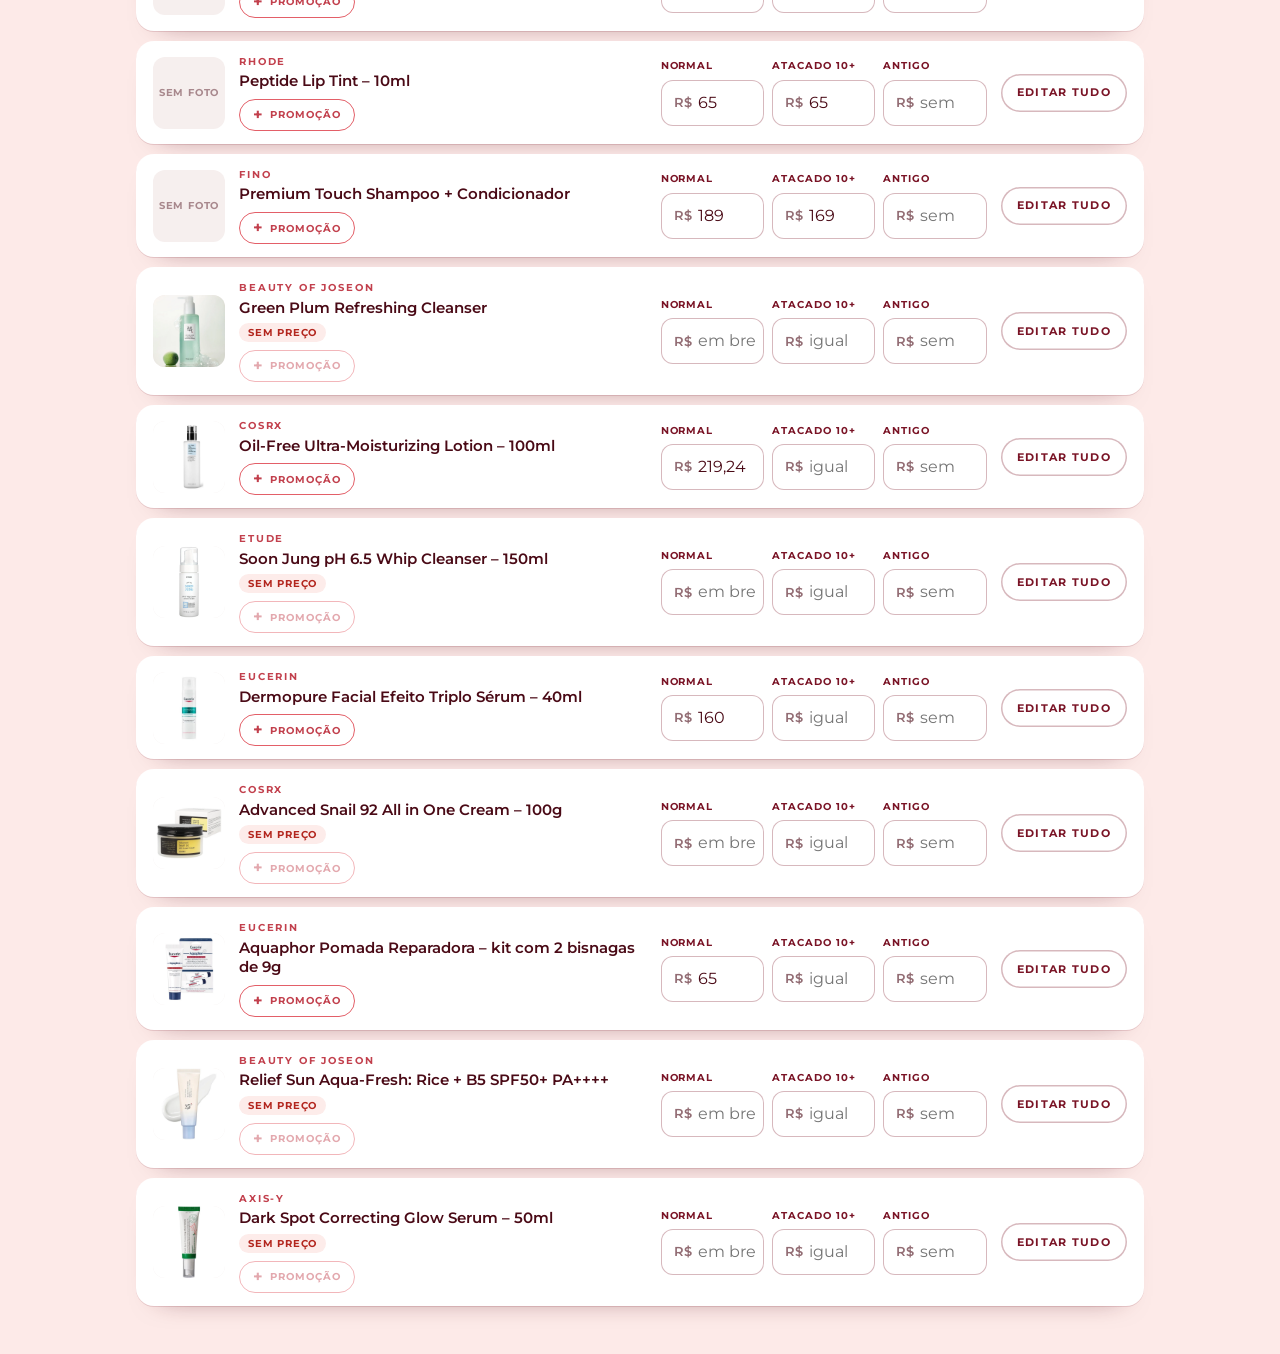
==== commit ee5f7da6: "Botão Promoção nos produtos, criar marca no campo Marca e logos compridos Painel: - botão "+ Promoçã" ====
--- a/admin.html
+++ b/admin.html
@@ -70,7 +70,7 @@
         </div>
         <button class="btn btn--prim" id="btn-novo-produto" type="button">+ Novo produto</button>
       </div>
-      <p class="dica">Mude os preços direto na lista, é só digitar. Para trocar foto, nome ou descrição, toque em <strong>Editar tudo</strong>. Para escolher o que fica em <strong>promoção</strong> (e o que aparece no topo do site), use a aba <strong>Vitrine</strong>. Nada vai para o site até você tocar em <strong>Publicar</strong>.</p>
+      <p class="dica">Mude os preços direto na lista, é só digitar. Para trocar foto, nome ou descrição, toque em <strong>Editar tudo</strong>. Para colocar um produto em <strong>promoção</strong>, toque em <strong>+ Promoção</strong> na linha dele (ou use a aba <strong>Vitrine</strong>): ele vai para a seção “Promoções!” no topo do site. Nada vai para o site até você tocar em <strong>Publicar</strong>.</p>
       <p class="contagem" id="lista-contagem" aria-live="polite"></p>
       <div class="lista" id="lista-produtos"><p class="carregando">Carregando o catálogo…</p></div>
     </section>
@@ -232,21 +232,25 @@
         </div>
 
         <h3 class="subtitulo">Preços <small>(por unidade)</small></h3>
-        <div class="trio">
+        <div class="par">
           <div class="campo">
-            <label for="dp-preco">Preço normal</label>
+            <label for="dp-preco" id="dp-preco-rotulo">Preço normal</label>
             <div class="campo-reais"><i>R$</i><input id="dp-preco" name="preco" type="text" inputmode="decimal" autocomplete="off" placeholder="0"></div>
           </div>
           <div class="campo">
             <label for="dp-preco30" id="dp-preco30-rotulo">Atacado</label>
             <div class="campo-reais"><i>R$</i><input id="dp-preco30" name="preco30" type="text" inputmode="decimal" autocomplete="off" placeholder="igual"></div>
           </div>
-          <div class="campo">
-            <label for="dp-antigo">Preço antigo</label>
-            <div class="campo-reais"><i>R$</i><input id="dp-antigo" name="precoAntigo" type="text" inputmode="decimal" autocomplete="off" placeholder="sem"></div>
-          </div>
-        </div>
-        <p class="campo__ajuda">Deixe o <strong>preço normal</strong> vazio para mostrar “Preço em breve”. Deixe o <strong>atacado</strong> vazio para valer o mesmo preço em qualquer quantidade. Preencha o <strong>preço antigo</strong> (maior que o atual) para o produto entrar em <strong>Promoções</strong> com o preço riscado.</p>
+        </div>
+        <div class="promo-caixa">
+          <label class="check" for="dp-promo"><input id="dp-promo" type="checkbox"> Colocar este produto em promoção</label>
+          <div class="campo" id="dp-promo-campos" hidden>
+            <label for="dp-antigo">Preço antigo <small>(o de antes; aparece riscado)</small></label>
+            <div class="campo-reais"><i>R$</i><input id="dp-antigo" name="precoAntigo" type="text" inputmode="decimal" autocomplete="off" placeholder="0"></div>
+            <p class="campo__ajuda">Digite o <strong>preço promocional</strong> no campo de cima (ou um desconto, como <strong>10%</strong>). Para tirar da promoção, desmarque a caixa: o produto volta ao preço antigo.</p>
+          </div>
+        </div>
+        <p class="campo__ajuda">Deixe o <strong>preço</strong> vazio para mostrar “Preço em breve”. Deixe o <strong>atacado</strong> vazio para valer o mesmo preço em qualquer quantidade.</p>
 
         <div class="campo">
           <label for="dp-selo">Etiqueta na foto <small>(opcional)</small></label>
--- a/css/admin.css
+++ b/css/admin.css
@@ -299,6 +299,28 @@
   .vt-add, .vt-add--promo { grid-template-columns: 1fr; }
 }
 
+.promo-toggle {
+  display: inline-flex; align-items: center; gap: 6px; margin-top: 8px;
+  min-height: 32px; padding: 0 13px;
+  border: 1.5px solid var(--coral); border-radius: 999px; background: var(--branco); color: var(--coral-escuro);
+  font-size: .64rem; font-weight: 700; letter-spacing: .1em; text-transform: uppercase;
+  transition: background-color .2s, color .2s;
+}
+.promo-toggle::before { content: "+"; font-size: 1rem; line-height: 1; }
+.promo-toggle:hover:not(:disabled) { background: #fdecea; }
+.promo-toggle[aria-pressed="true"] { background: var(--coral); color: var(--branco); }
+.promo-toggle[aria-pressed="true"]::before { content: "✓"; }
+.promo-toggle[aria-pressed="true"]:hover { background: var(--coral-escuro); }
+.promo-toggle:disabled { opacity: .45; cursor: not-allowed; }
+.promo-form { display: flex; flex-wrap: wrap; align-items: center; gap: 8px; margin-top: 8px; }
+.promo-form[hidden] { display: none; }
+.promo-form .campo-reais { flex: 1 1 140px; max-width: 190px; }
+.promo-form .campo-reais input { flex: 1; min-width: 0; min-height: 40px; padding: 0 8px 0 6px; border: 0; background: transparent; outline: 0; font-size: 1rem; }
+.promo-erro { flex-basis: 100%; margin: 0; font-size: .76rem; color: var(--erro); }
+.promo-erro:empty { display: none; }
+.promo-caixa { display: grid; gap: 12px; margin-top: 14px; padding: 12px 14px; background: var(--branco); border: 1.5px solid var(--linha); border-radius: 14px; }
+.promo-caixa .campo__ajuda { margin-top: 2px; }
+
 /* ---------- Campos ---------- */
 
 .campo { display: grid; gap: 6px; align-content: start; }
@@ -321,7 +343,7 @@
   width: 100%; height: 46px; padding: 3px; border: 1.5px solid var(--borda-campo); border-radius: 12px; background: var(--branco); cursor: pointer;
 }
 .campo__ajuda { font-size: .76rem; line-height: 1.45; color: rgba(74, 10, 22, .72); }
-.dlg__corpo > .campo + .campo, .dlg__corpo > .campo + .par, .dlg__corpo > .par + .campo,
+.dlg__corpo > .campo__ajuda + .campo, .dlg__corpo > .campo + .campo, .dlg__corpo > .campo + .par, .dlg__corpo > .par + .campo,
 .recolhe__corpo > .campo + .campo, .recolhe__corpo > .campo + .trio, .cartao-form > .campo + .campo { margin-top: 14px; }
 .trio + .campo__ajuda { margin-top: 10px; }
 
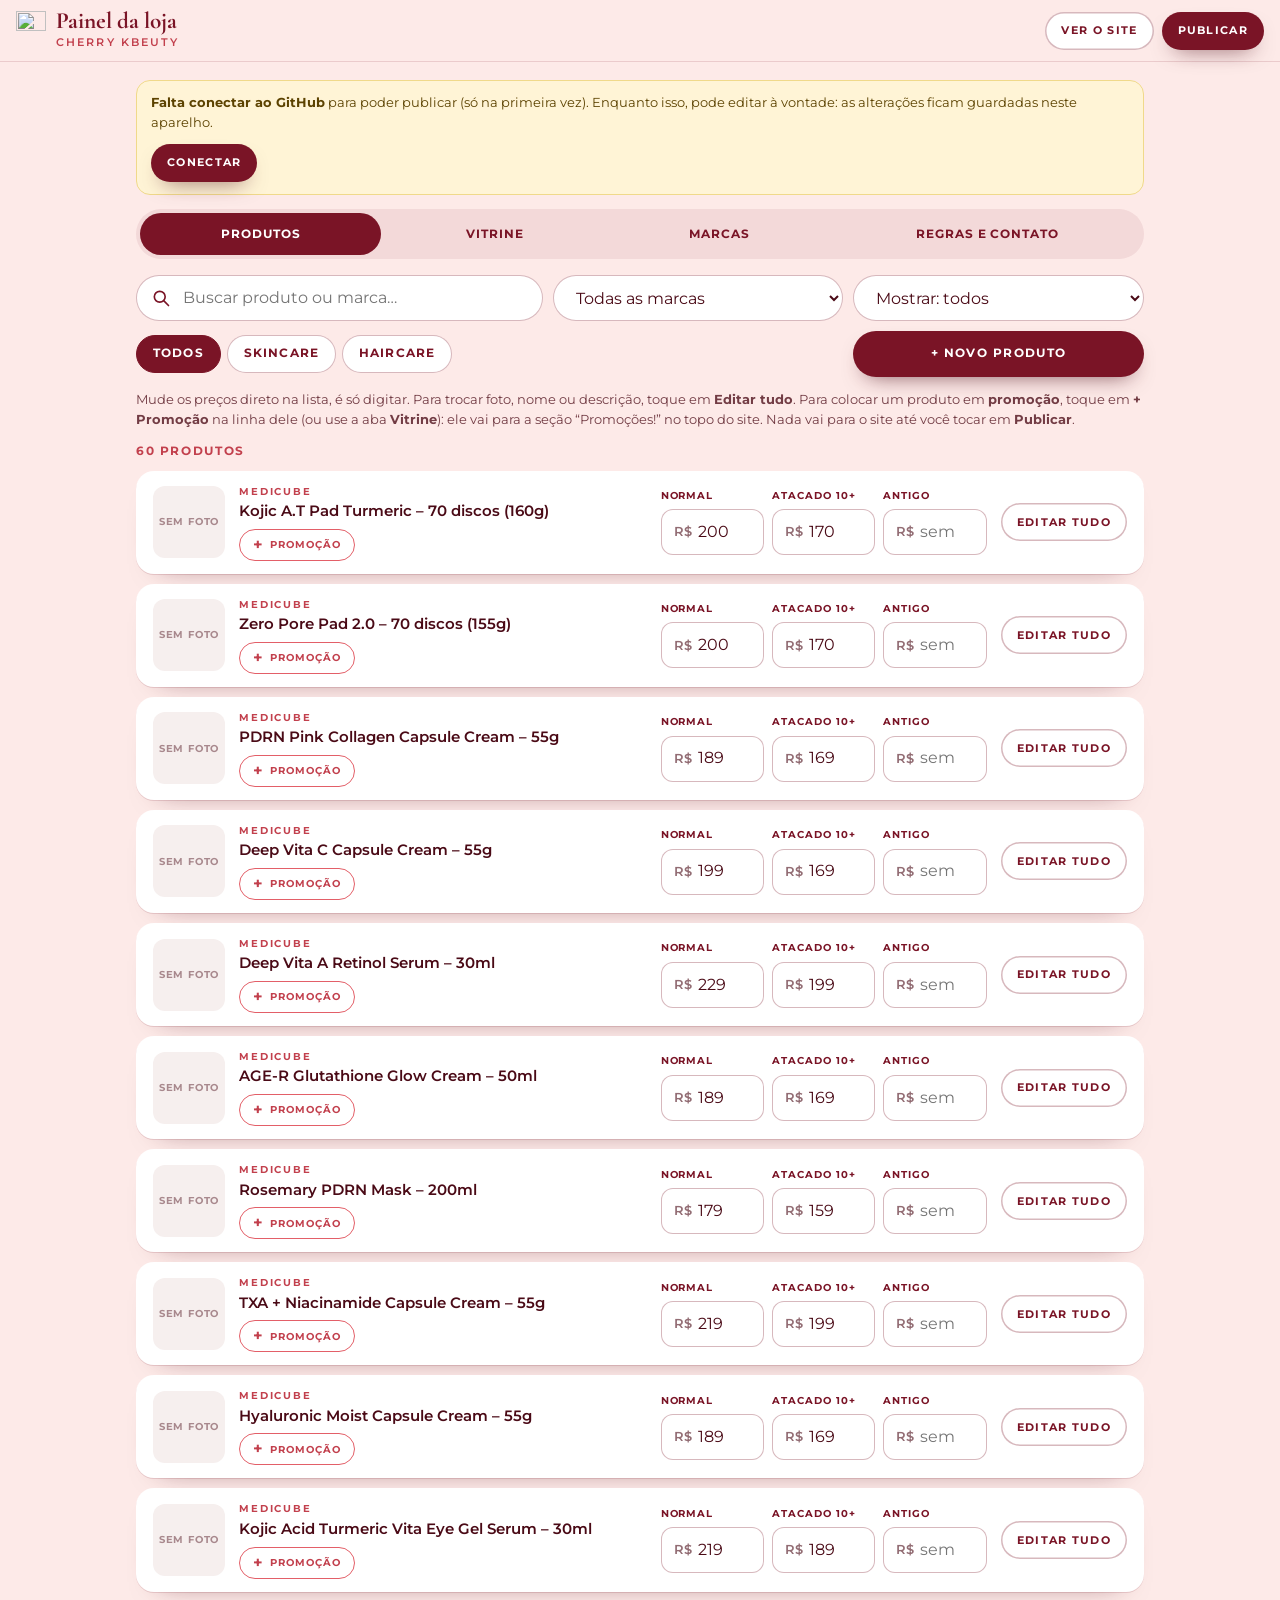
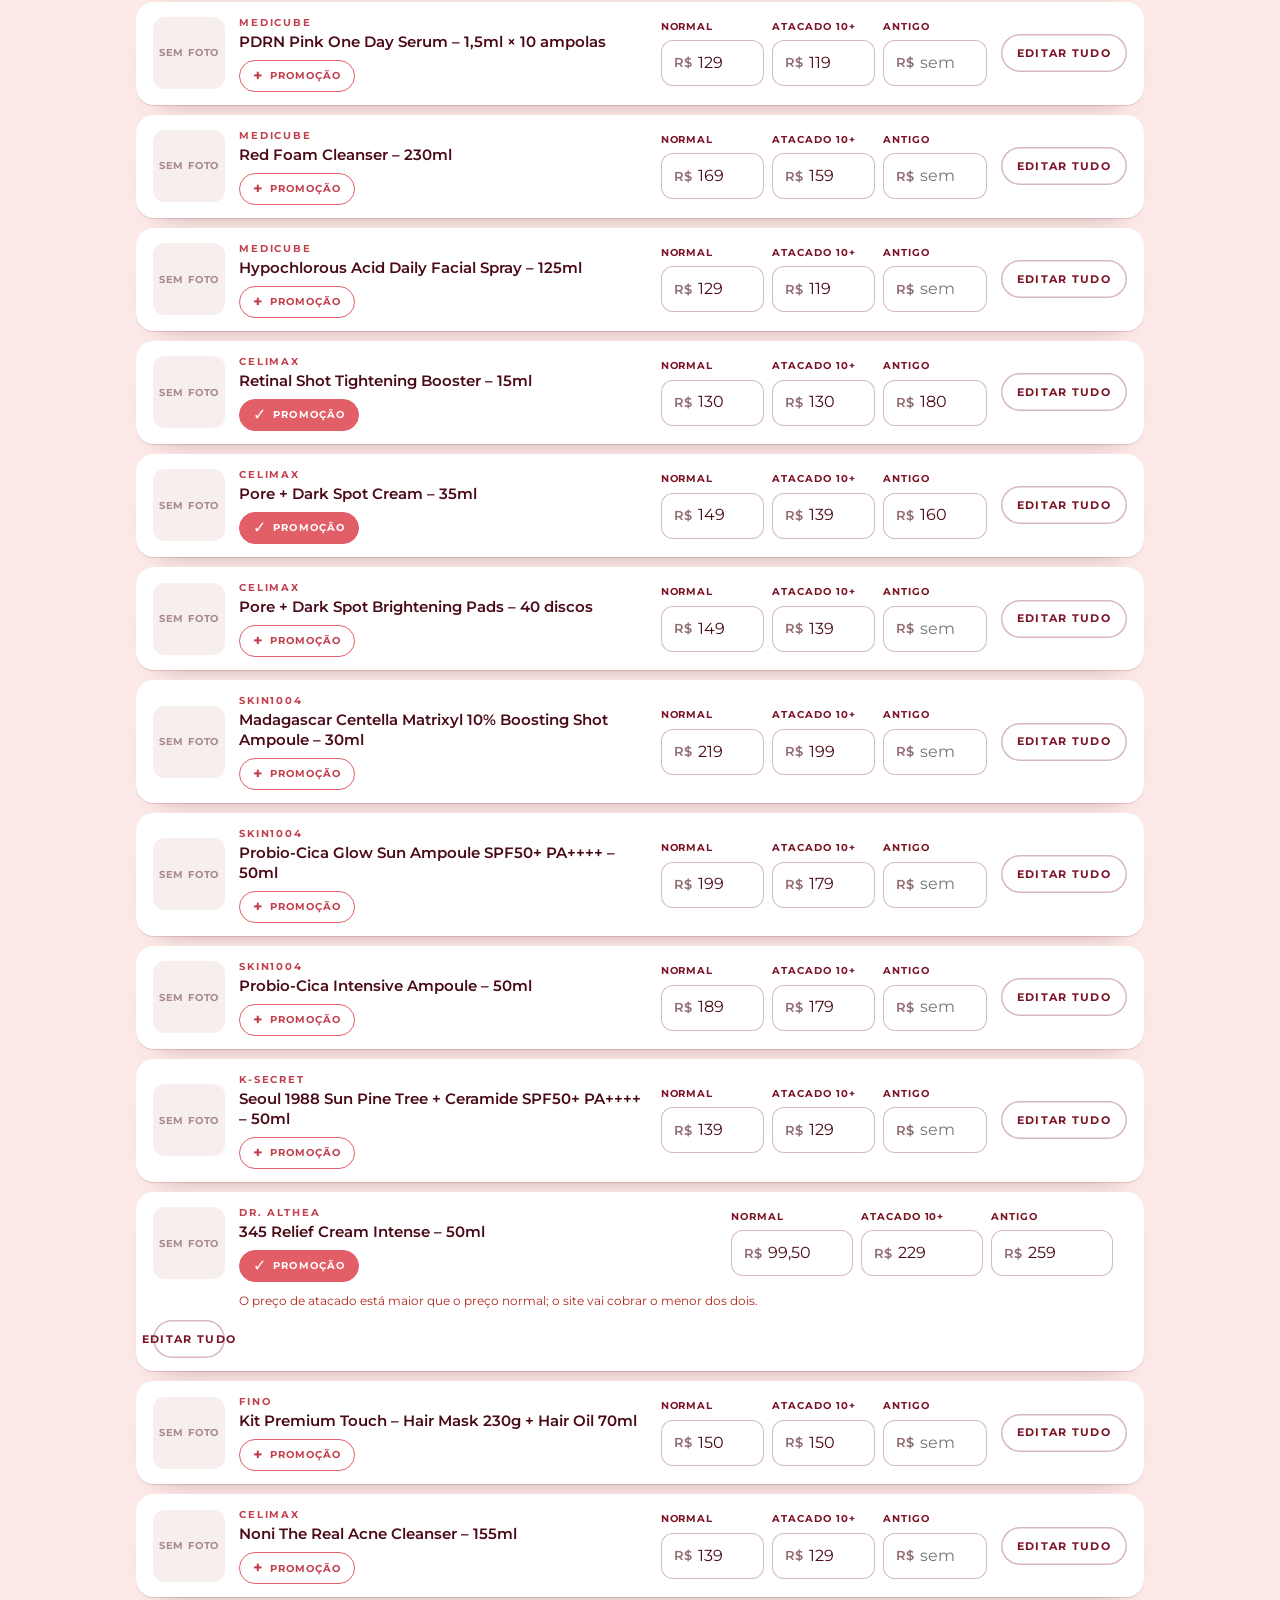
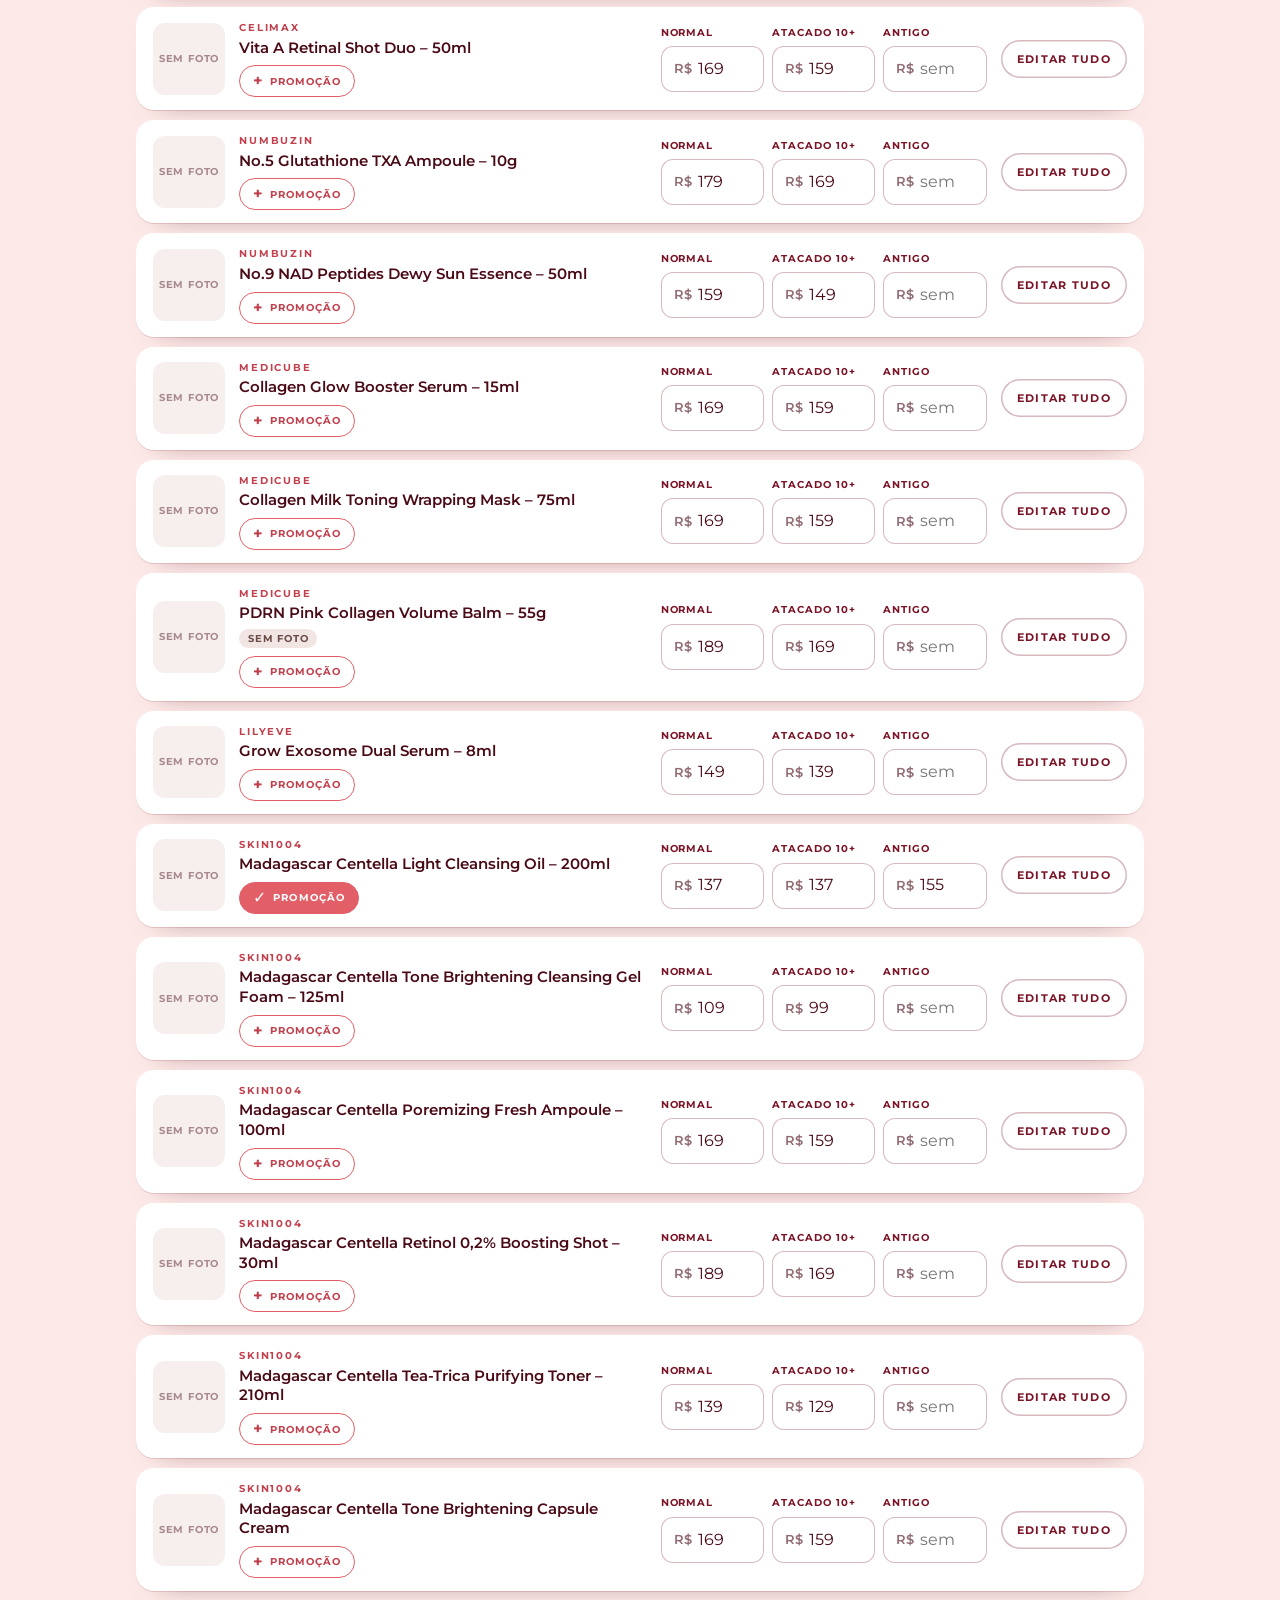
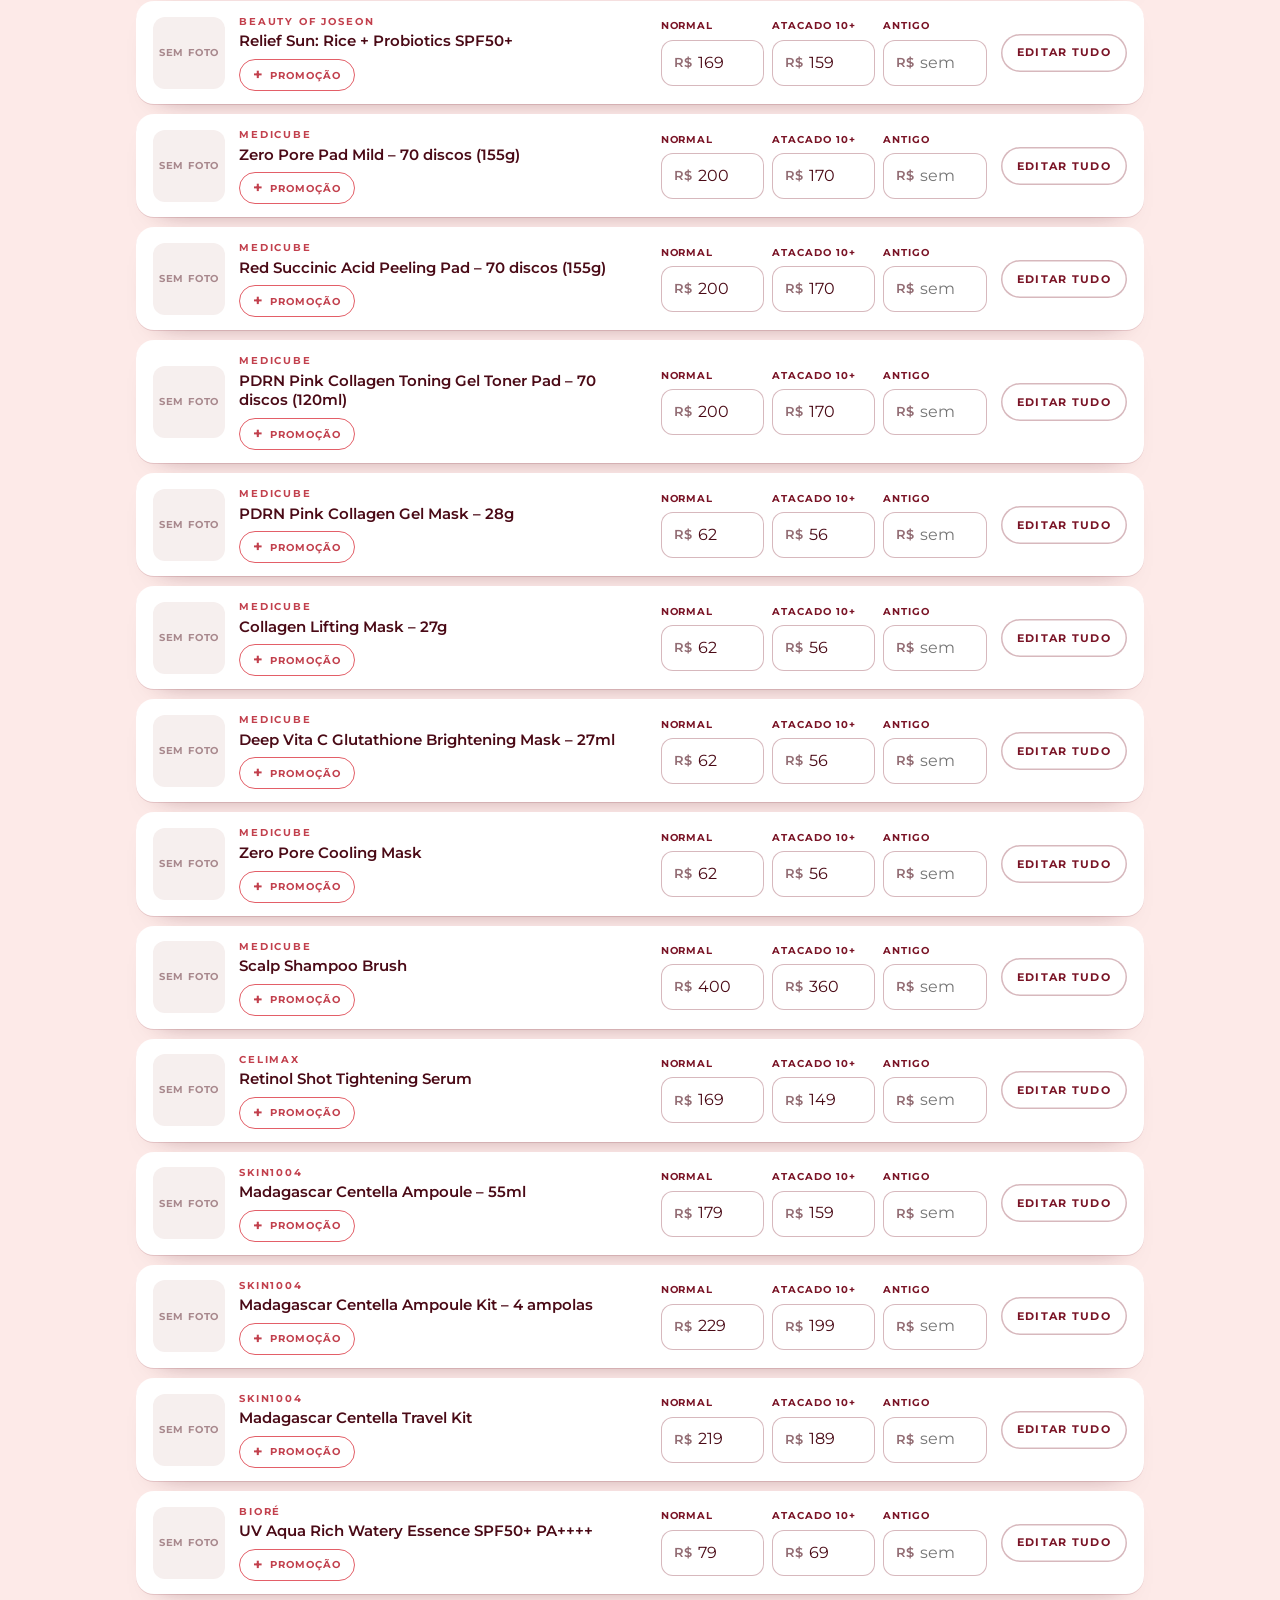
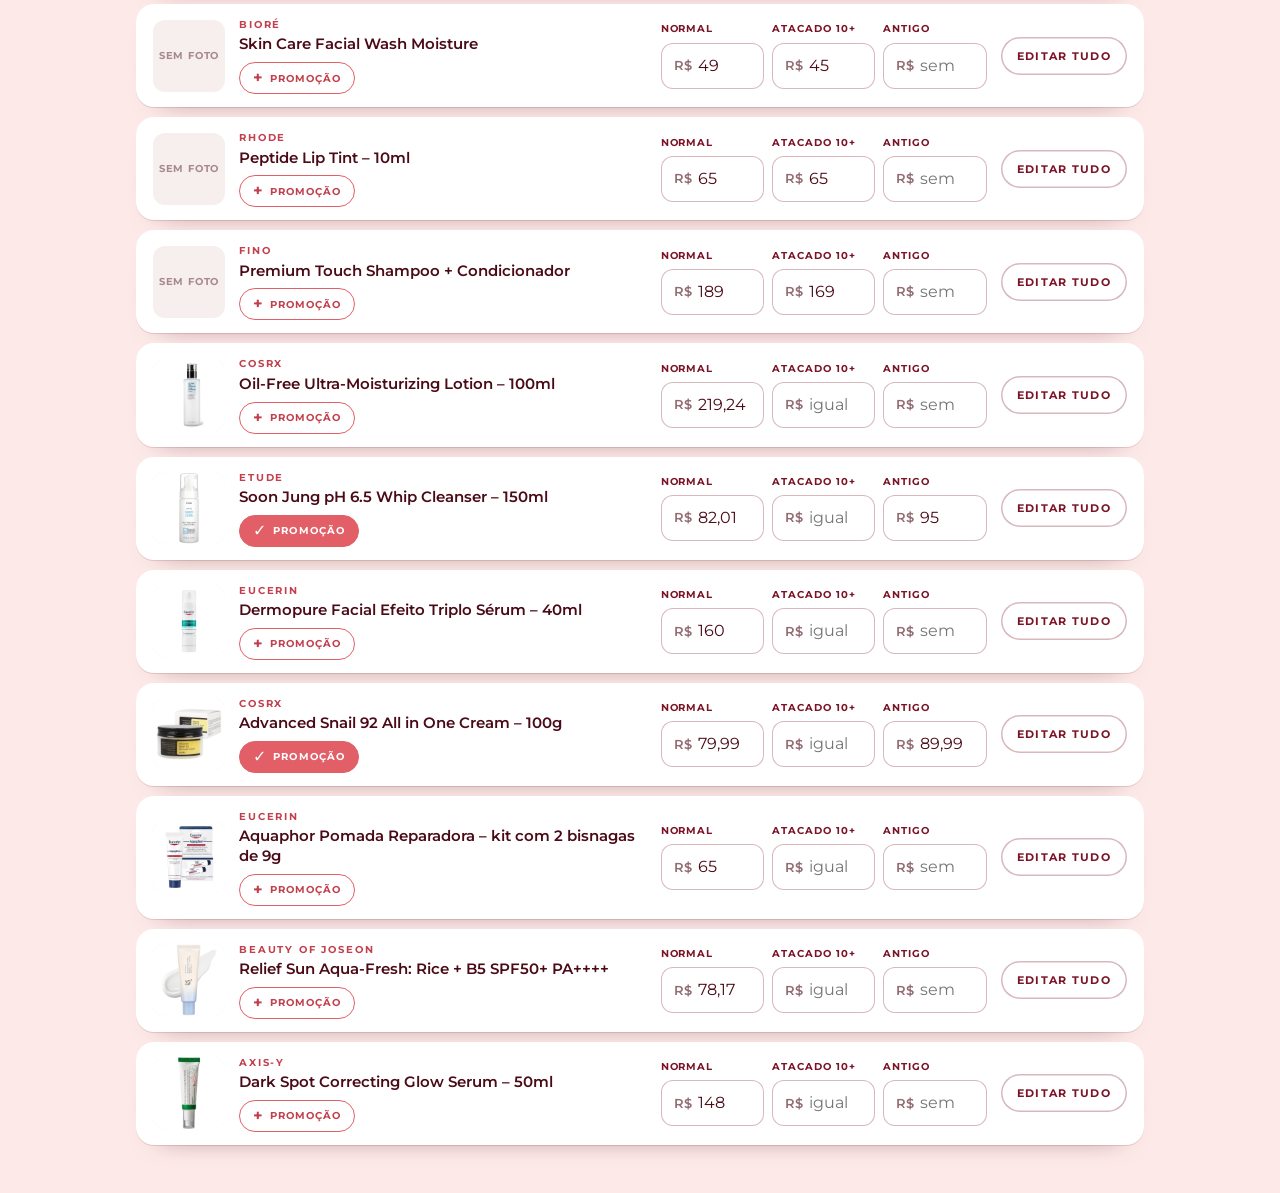
==== commit 07bbc1f0: "Várias fotos por produto (painel e detalhes do site) Painel: - "Fotos do produto": escolher várias f" ====
--- a/admin.html
+++ b/admin.html
@@ -13,6 +13,28 @@
   <link href="https://fonts.googleapis.com/css2?family=Cormorant+Garamond:ital,wght@0,500;0,600;0,700;1,600;1,700&family=Montserrat:wght@400;500;600;700&display=swap" rel="stylesheet">
   <link href="https://fonts.googleapis.com/css2?family=Noto+Serif+KR:wght@500&display=swap&text=%EC%A1%B0%EC%84%A0%EB%AF%B8%EB%85%80" rel="stylesheet">
   <link rel="stylesheet" href="css/admin.css">
+  <script>
+    // Se algo falhar ao carregar (navegador antigo, internet ruim…), mostra um aviso em vez de deixar a tela parada.
+    (function () {
+      var mostrou = false;
+      function aviso(msg) {
+        if (mostrou) return;
+        mostrou = true;
+        var d = document.createElement('div');
+        d.setAttribute('role', 'alert');
+        d.style.cssText = 'position:fixed;left:12px;right:12px;bottom:12px;z-index:99999;padding:14px 16px;border-radius:14px;background:#4a0a16;color:#fff;font:600 14px/1.4 system-ui,sans-serif;box-shadow:0 10px 30px rgba(0,0,0,.4)';
+        d.textContent = msg;
+        (document.body || document.documentElement).appendChild(d);
+      }
+      window.addEventListener('error', function (e) {
+        var onde = e.filename ? ' (' + String(e.filename).split('/').pop() + ':' + e.lineno + ')' : '';
+        aviso('Não consegui abrir o painel direito neste aparelho. Atualize a página. Se continuar, mande esta mensagem para o Gabriel: ' + (e.message || 'erro') + onde);
+      });
+      setTimeout(function () {
+        if (!window.CherryAdminCarregou) aviso('O painel está demorando para carregar. Se a tela continuar parada, atualize a página.');
+      }, 15000);
+    })();
+  </script>
 </head>
 <body>
 
@@ -188,6 +210,7 @@
   </div>
 
   <div class="toast" id="toast" role="status" aria-live="polite"></div>
+  <div class="fundo-dlg" id="fundo-dlg" hidden></div>
 
   <!-- ========== EDITAR / CRIAR PRODUTO ========== -->
   <dialog class="dlg" id="dlg-produto" aria-labelledby="dp-titulo">
@@ -197,16 +220,13 @@
         <button class="fechar" type="button" data-fecha aria-label="Fechar">×</button>
       </header>
       <div class="dlg__corpo">
-        <div class="grade-foto">
-          <div class="foto-prev" id="dp-foto-prev" aria-hidden="true"></div>
-          <div class="foto-acoes">
-            <p class="rotulo">Foto do produto</p>
-            <div class="botoes">
-              <label class="btn btn--sec btn--peq btn-arquivo">Escolher foto<input id="dp-foto" type="file" accept="image/*"></label>
-              <button class="btn btn--sec btn--peq" id="dp-foto-remover" type="button">Remover foto</button>
-            </div>
-            <p class="campo__ajuda" id="dp-foto-info">A foto é ajustada sozinha (quadrada e leve). Sem foto, o site mostra uma ilustração da embalagem.</p>
-          </div>
+        <div class="fotos-bloco">
+          <p class="rotulo">Fotos do produto <small>(a primeira é a principal)</small></p>
+          <ul class="fotos-lista" id="dp-fotos"></ul>
+          <div class="botoes">
+            <label class="btn btn--sec btn--peq btn-arquivo">+ Adicionar fotos<input id="dp-foto" type="file" accept="image/*" multiple></label>
+          </div>
+          <p class="campo__ajuda" id="dp-foto-info">Dá para escolher várias fotos de uma vez. Elas são ajustadas sozinhas (quadradas, fundo branco e leves). A primeira aparece no catálogo; as outras aparecem quando o cliente abre os detalhes do produto. Sem foto, o site mostra uma ilustração da embalagem.</p>
         </div>
 
         <div class="campo">
--- a/css/admin.css
+++ b/css/admin.css
@@ -437,7 +437,7 @@
 /* ---------- Toast ---------- */
 
 .toast {
-  position: fixed; left: 50%; bottom: 24px; z-index: 60;
+  position: fixed; left: 50%; bottom: 24px; z-index: 300;
   display: flex; align-items: center; gap: 12px;
   max-width: min(92vw, 460px); padding: 12px 18px;
   background: var(--cereja-escura); color: var(--branco);
@@ -452,17 +452,23 @@
 
 /* ---------- Janelas ---------- */
 
+/* As janelas são caixas fixas comuns + um fundo escuro próprio (#fundo-dlg).
+   Não usamos showModal()/::backdrop: o Safari do iPhone deixava só o fundo escuro e não desenhava a janela. */
 dialog.dlg {
-  width: min(680px, calc(100% - 24px)); max-height: min(92dvh, 900px);
+  position: fixed; top: 50%; left: 50%; right: auto; bottom: auto; margin: 0; z-index: 100;
+  transform: translate(-50%, -50%);
+  width: min(680px, calc(100% - 24px)); max-width: none; height: auto;
+  max-height: 92vh; max-height: min(92dvh, 900px);
   padding: 0; border: 0; border-radius: 24px; overflow: hidden;
   background: #fffafa; color: var(--cereja-escura);
   box-shadow: 0 30px 80px -20px rgba(74, 10, 22, .6);
 }
 dialog.dlg--peq { width: min(520px, calc(100% - 24px)); }
-dialog.dlg::backdrop { background: rgba(74, 10, 22, .5); backdrop-filter: blur(3px); }
-dialog.dlg[open] { display: flex; flex-direction: column; animation: sobe .3s var(--ease); }
-dialog.dlg > form, dialog.dlg > div { display: flex; flex-direction: column; min-height: 0; flex: 1; }
-@keyframes sobe { from { opacity: 0; transform: translateY(16px); } to { opacity: 1; transform: none; } }
+dialog.dlg:focus { outline: 0; }
+dialog.dlg[open] { display: flex; flex-direction: column; }
+dialog.dlg > form, dialog.dlg > div { display: flex; flex-direction: column; flex: 0 1 auto; min-height: 0; max-height: inherit; }
+.fundo-dlg { position: fixed; top: 0; right: 0; bottom: 0; left: 0; z-index: 99; background: rgba(74, 10, 22, .55); }
+body.com-dialogo { overflow: hidden; }
 
 .dlg__topo {
   display: flex; align-items: center; justify-content: space-between; gap: 12px;
@@ -474,7 +480,7 @@
   font-size: 1.7rem; line-height: 1; color: var(--cereja);
 }
 .fechar:hover { background: var(--blush); }
-.dlg__corpo { padding: 18px 20px 22px; overflow-y: auto; flex: 1; min-height: 0; overscroll-behavior: contain; }
+.dlg__corpo { padding: 18px 20px 22px; overflow-y: auto; -webkit-overflow-scrolling: touch; flex: 1 1 auto; min-height: 0; overscroll-behavior: contain; }
 .dlg__corpo > p + p { margin-top: 10px; }
 .dlg__rodape {
   display: flex; align-items: center; gap: 8px; flex-wrap: wrap;
@@ -485,8 +491,9 @@
 
 @media (max-width: 640px) {
   dialog.dlg, dialog.dlg--peq {
-    width: 100%; max-width: 100%; margin: auto 0 0;
-    border-radius: 24px 24px 0 0; max-height: 94dvh;
+    top: auto; bottom: 0; left: 0; right: 0; transform: none;
+    width: 100%; max-width: 100%;
+    border-radius: 24px 24px 0 0; max-height: 94vh; max-height: 94dvh;
   }
   /* no celular: "Excluir" numa linha própria; Cancelar e Salvar lado a lado */
   .dlg__rodape .espaco { display: none; }
@@ -494,15 +501,17 @@
   .dlg__rodape .btn--perigo { order: -1; flex: 1 0 100%; }
 }
 
-.grade-foto { display: grid; grid-template-columns: 112px 1fr; gap: 16px; align-items: center; margin-bottom: 18px; }
-.foto-prev {
-  width: 112px; height: 112px; border-radius: 16px; overflow: hidden;
-  background: #f6efee; display: grid; place-items: center;
-  border: 1px solid var(--linha);
-}
-.foto-prev img { width: 100%; height: 100%; object-fit: contain; }
-.foto-prev span { font-size: .66rem; font-weight: 700; letter-spacing: .08em; text-transform: uppercase; color: rgba(74, 10, 22, .45); text-align: center; padding: 6px; }
-.foto-acoes .campo__ajuda { margin-top: 8px; }
+.fotos-bloco { margin-bottom: 18px; }
+.fotos-lista { list-style: none; margin: 10px 0; padding: 0; display: grid; grid-template-columns: repeat(auto-fill, minmax(118px, 1fr)); gap: 10px; }
+.foto-item { position: relative; display: grid; gap: 6px; padding: 6px; background: var(--branco); border: 1.5px solid var(--linha); border-radius: 14px; }
+.foto-item--principal { border-color: var(--coral); }
+.foto-item__img { aspect-ratio: 1; border-radius: 10px; overflow: hidden; background: #f6efee; display: grid; place-items: center; }
+.foto-item__img img { width: 100%; height: 100%; object-fit: contain; }
+.foto-item__selo { position: absolute; top: 10px; left: 10px; padding: 2px 8px; border-radius: 999px; background: var(--coral); color: var(--branco); font-size: .56rem; font-weight: 700; letter-spacing: .08em; text-transform: uppercase; }
+.foto-item__acoes { display: flex; justify-content: space-between; gap: 4px; }
+.foto-item__acoes .mini { width: 31px; height: 31px; }
+.foto-vazia { grid-column: 1 / -1; padding: 18px; text-align: center; font-size: .8rem; color: rgba(74, 10, 22, .6); background: #f6efee; border-radius: 14px; }
+.fotos-bloco .campo__ajuda { margin-top: 8px; }
 
 .recolhe { margin-top: 18px; border: 1.5px solid var(--linha); border-radius: 14px; background: var(--branco); }
 .recolhe > summary {
